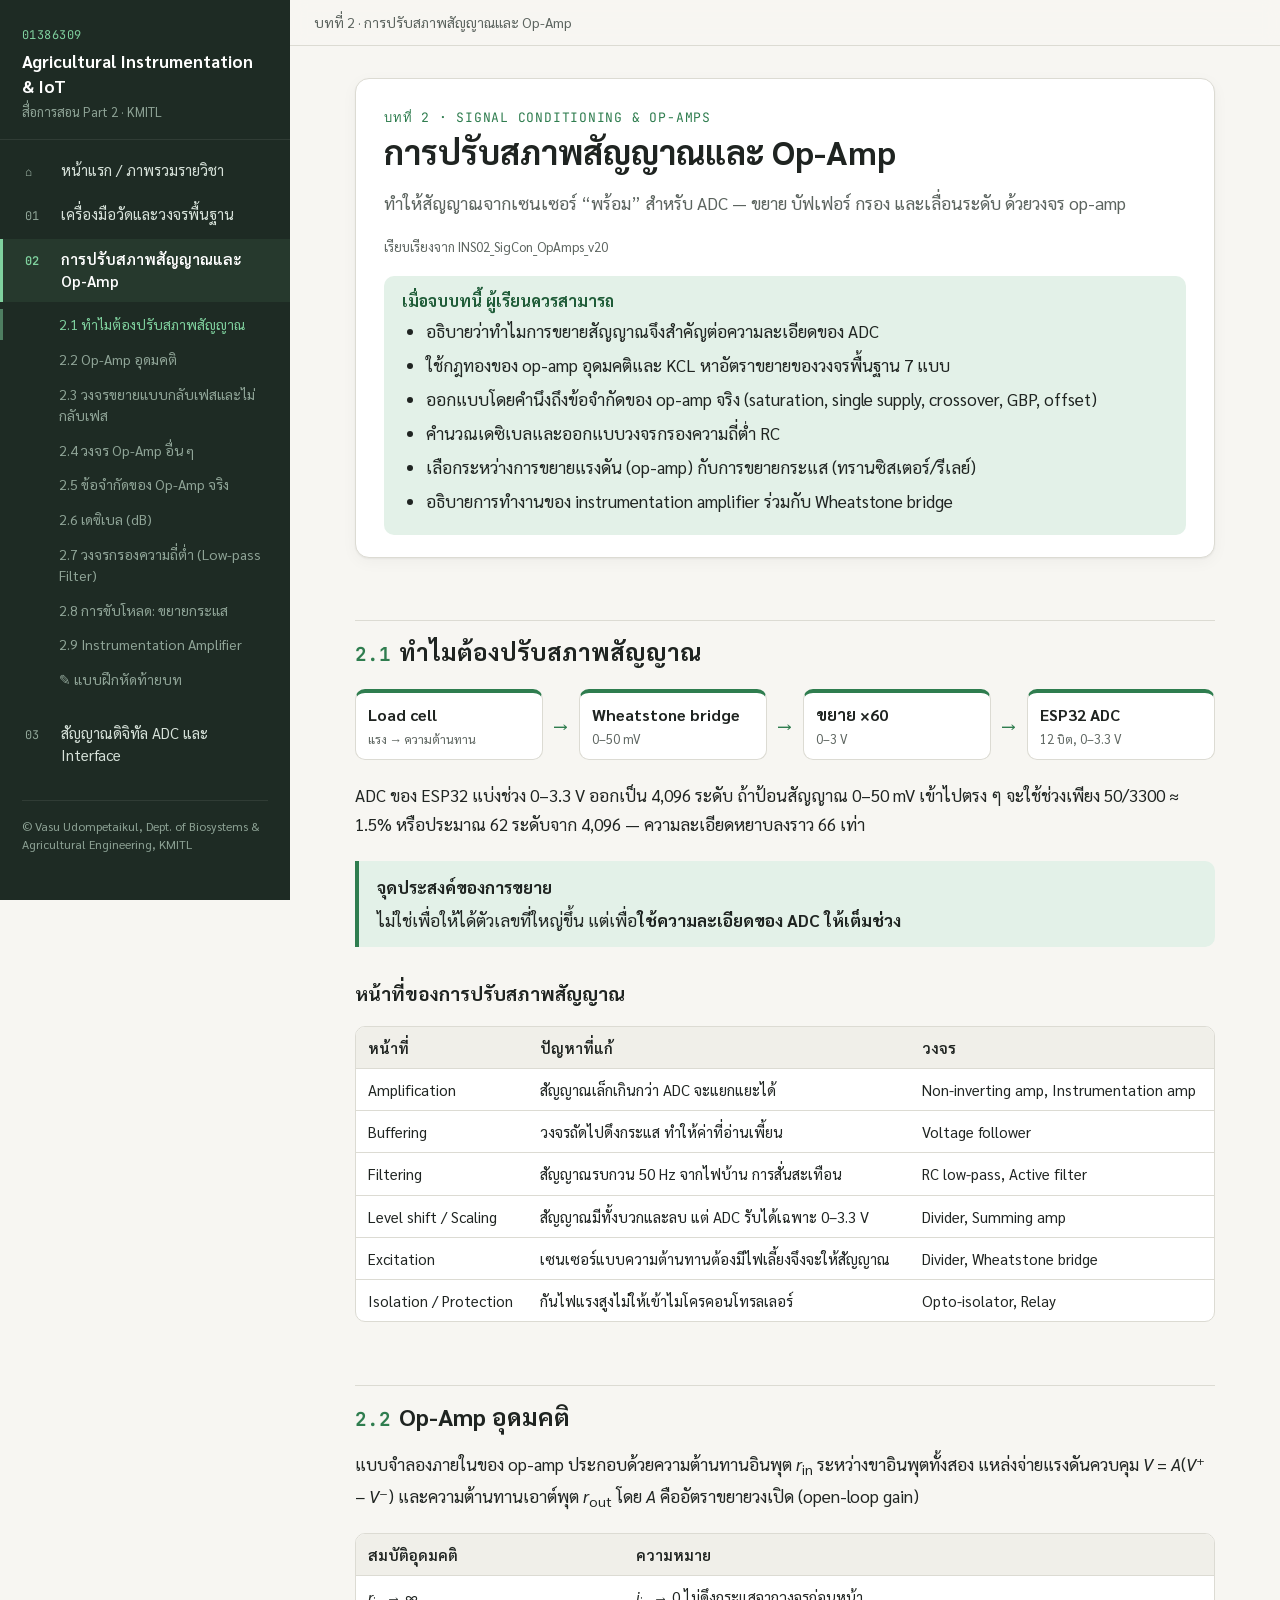
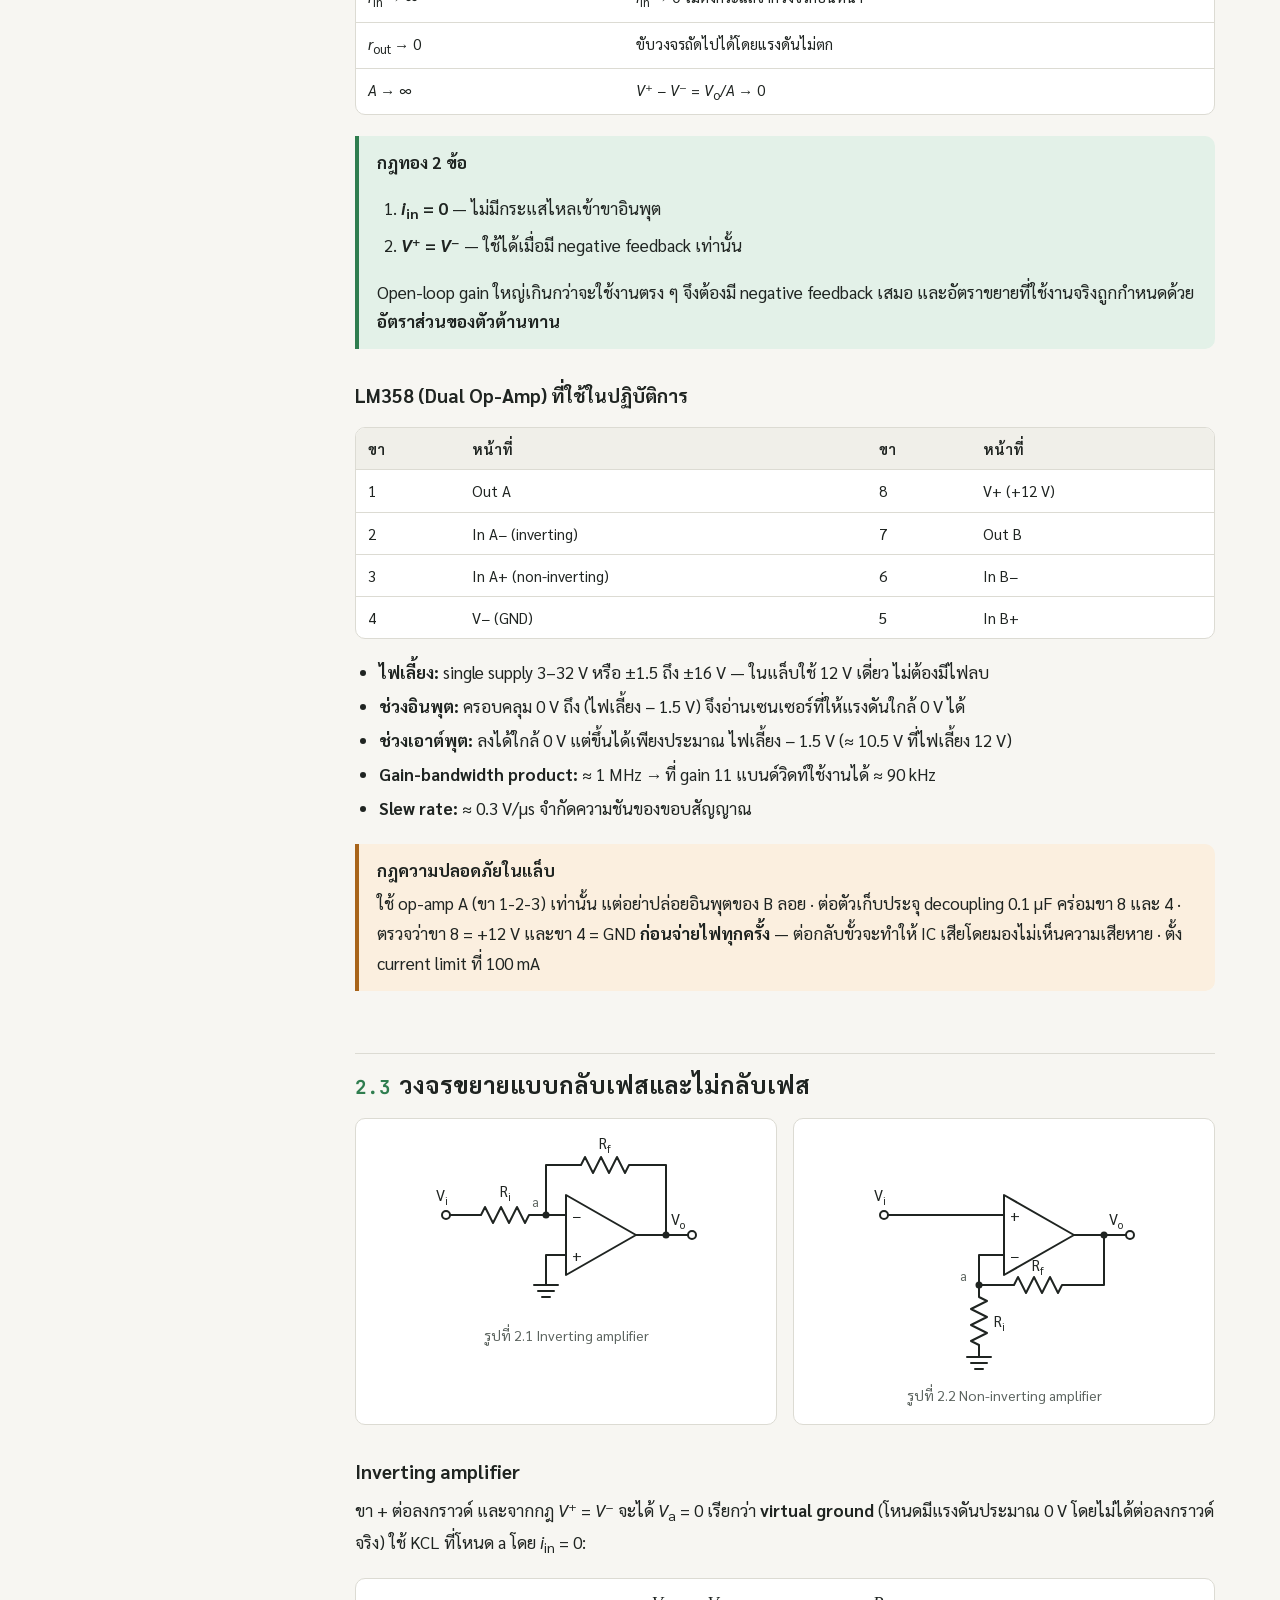
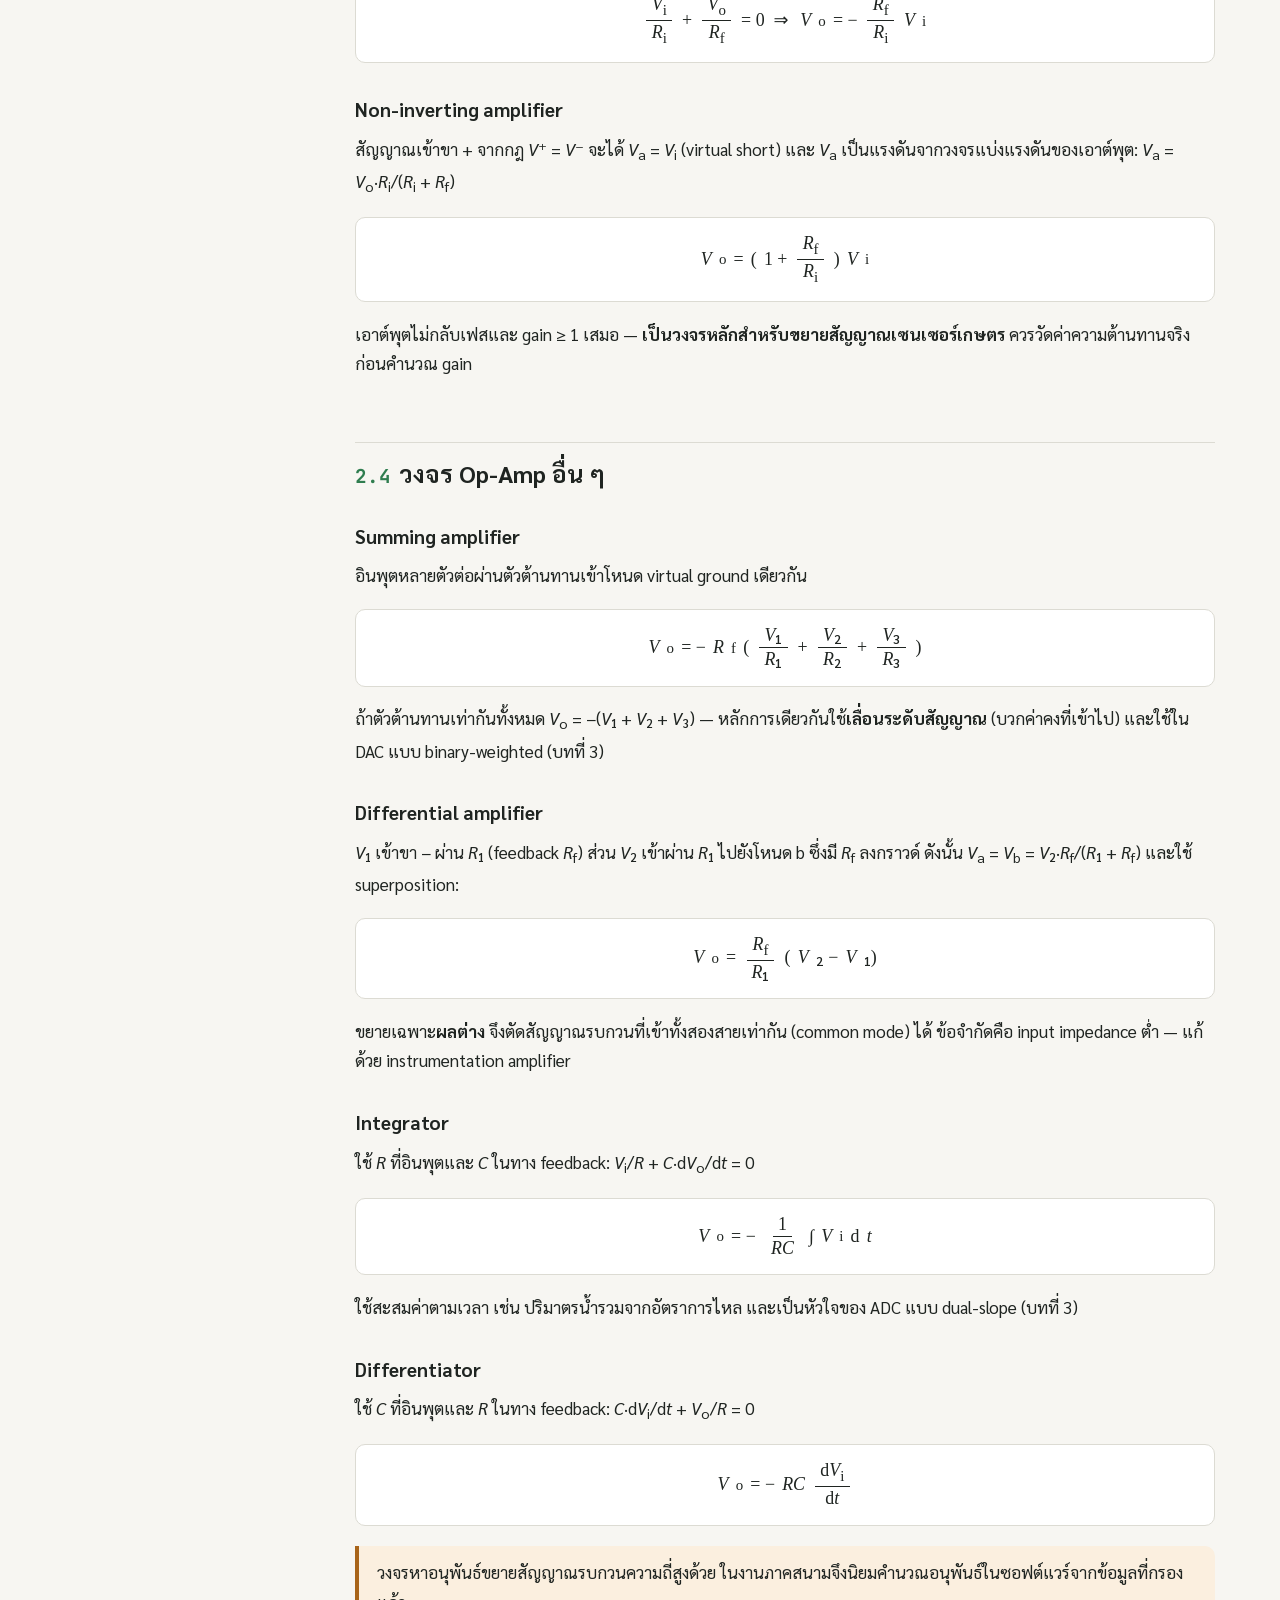
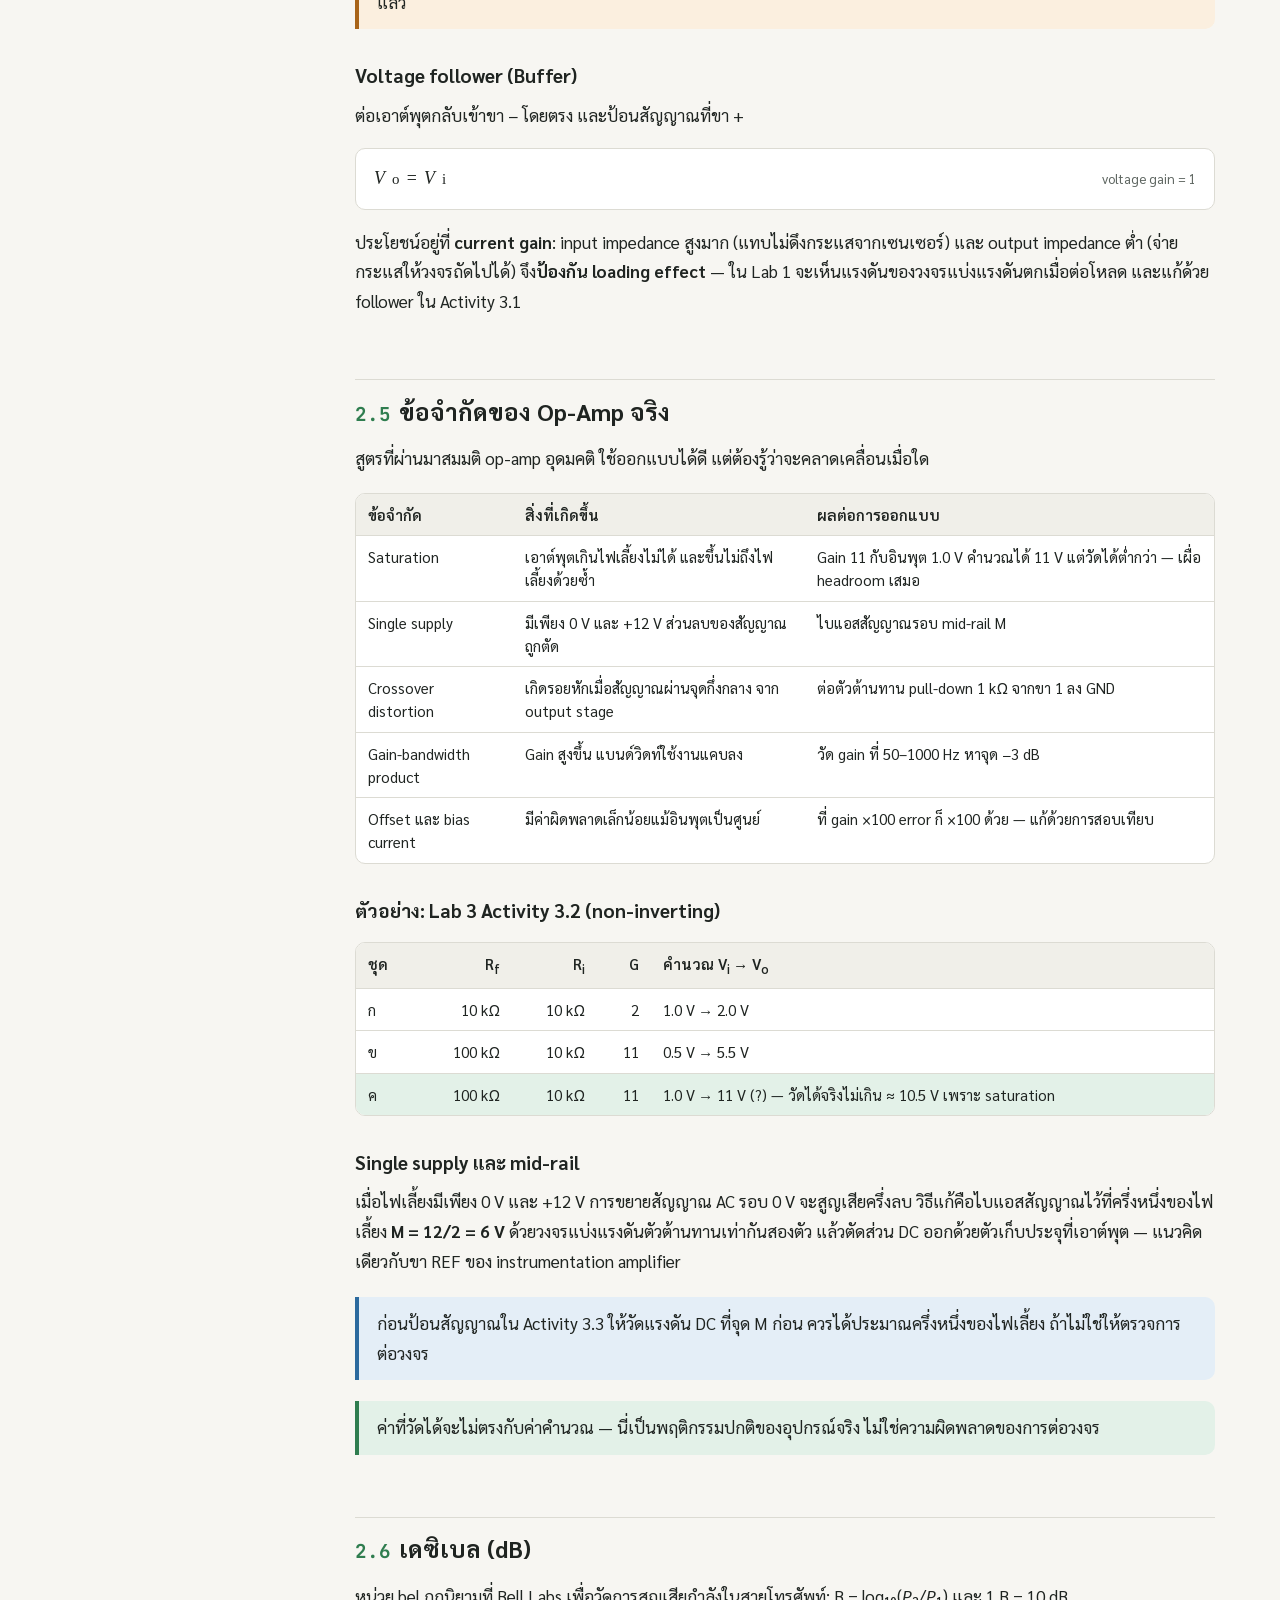
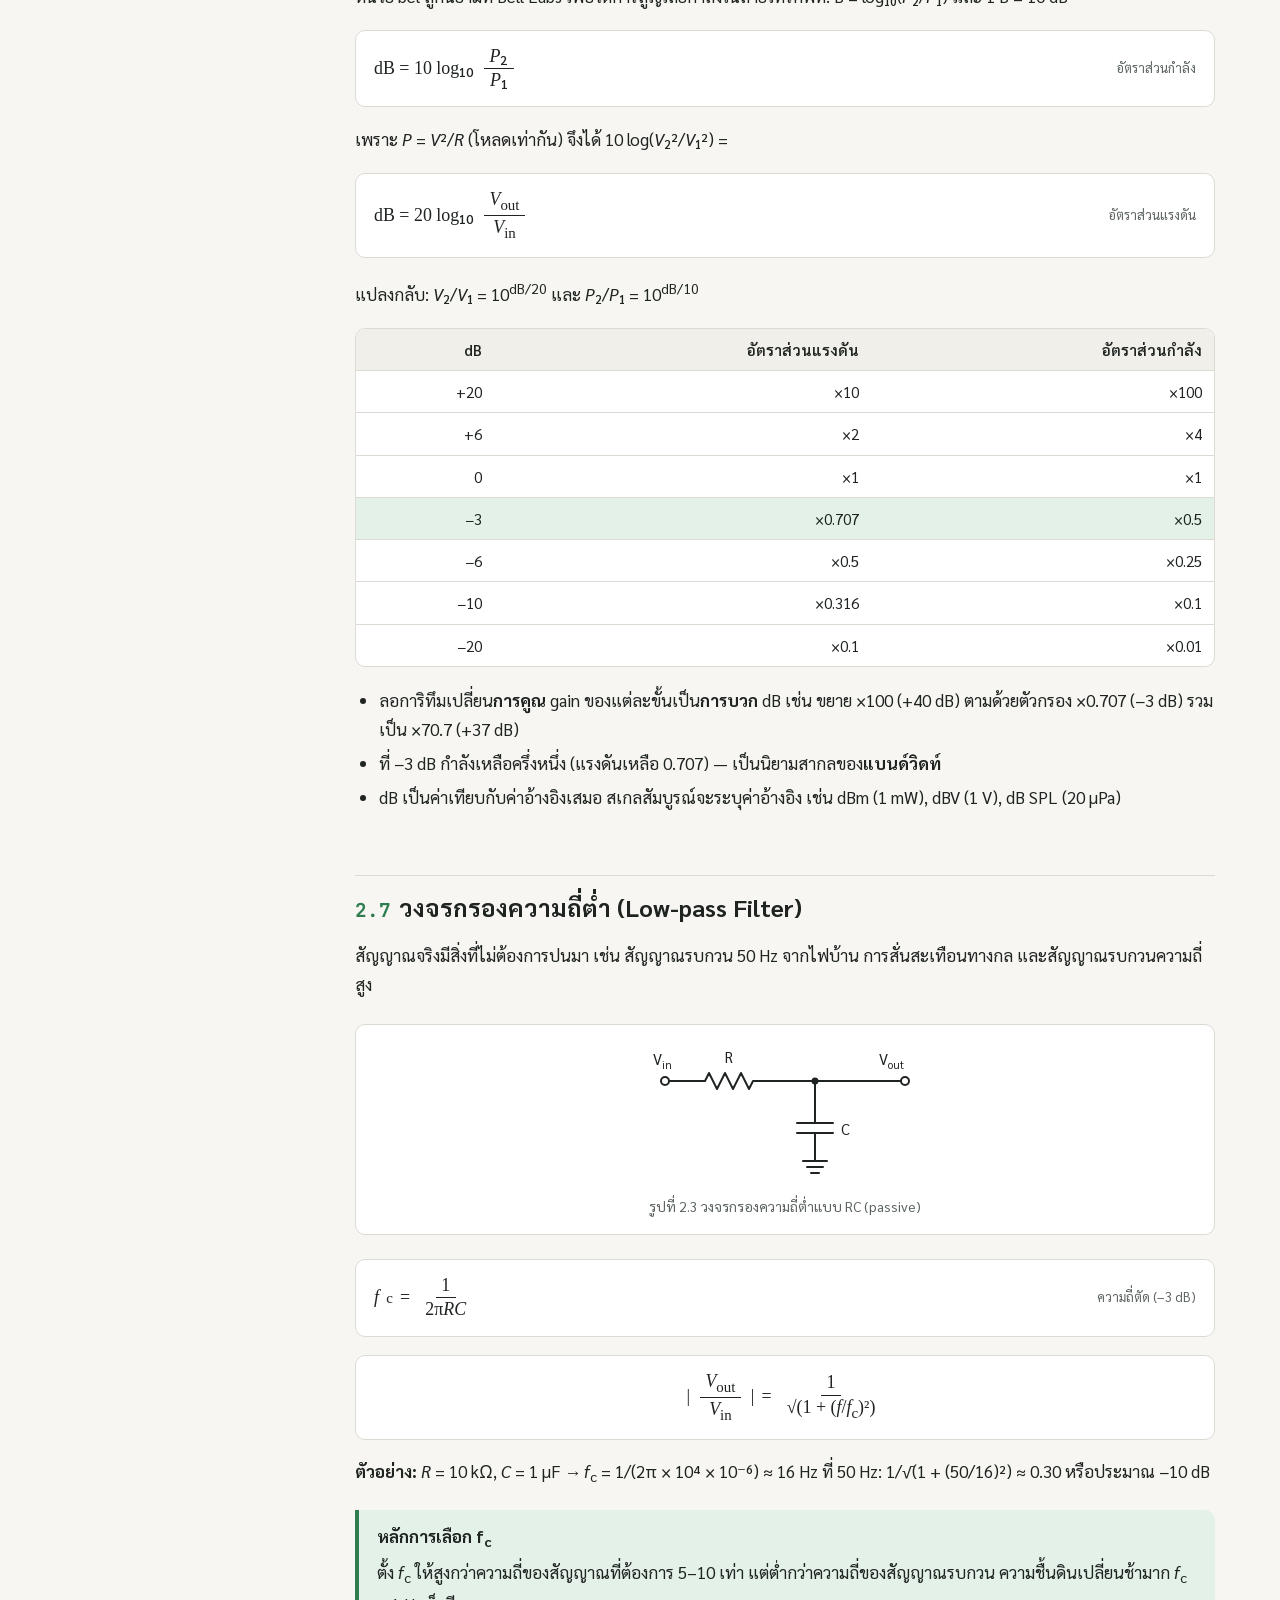
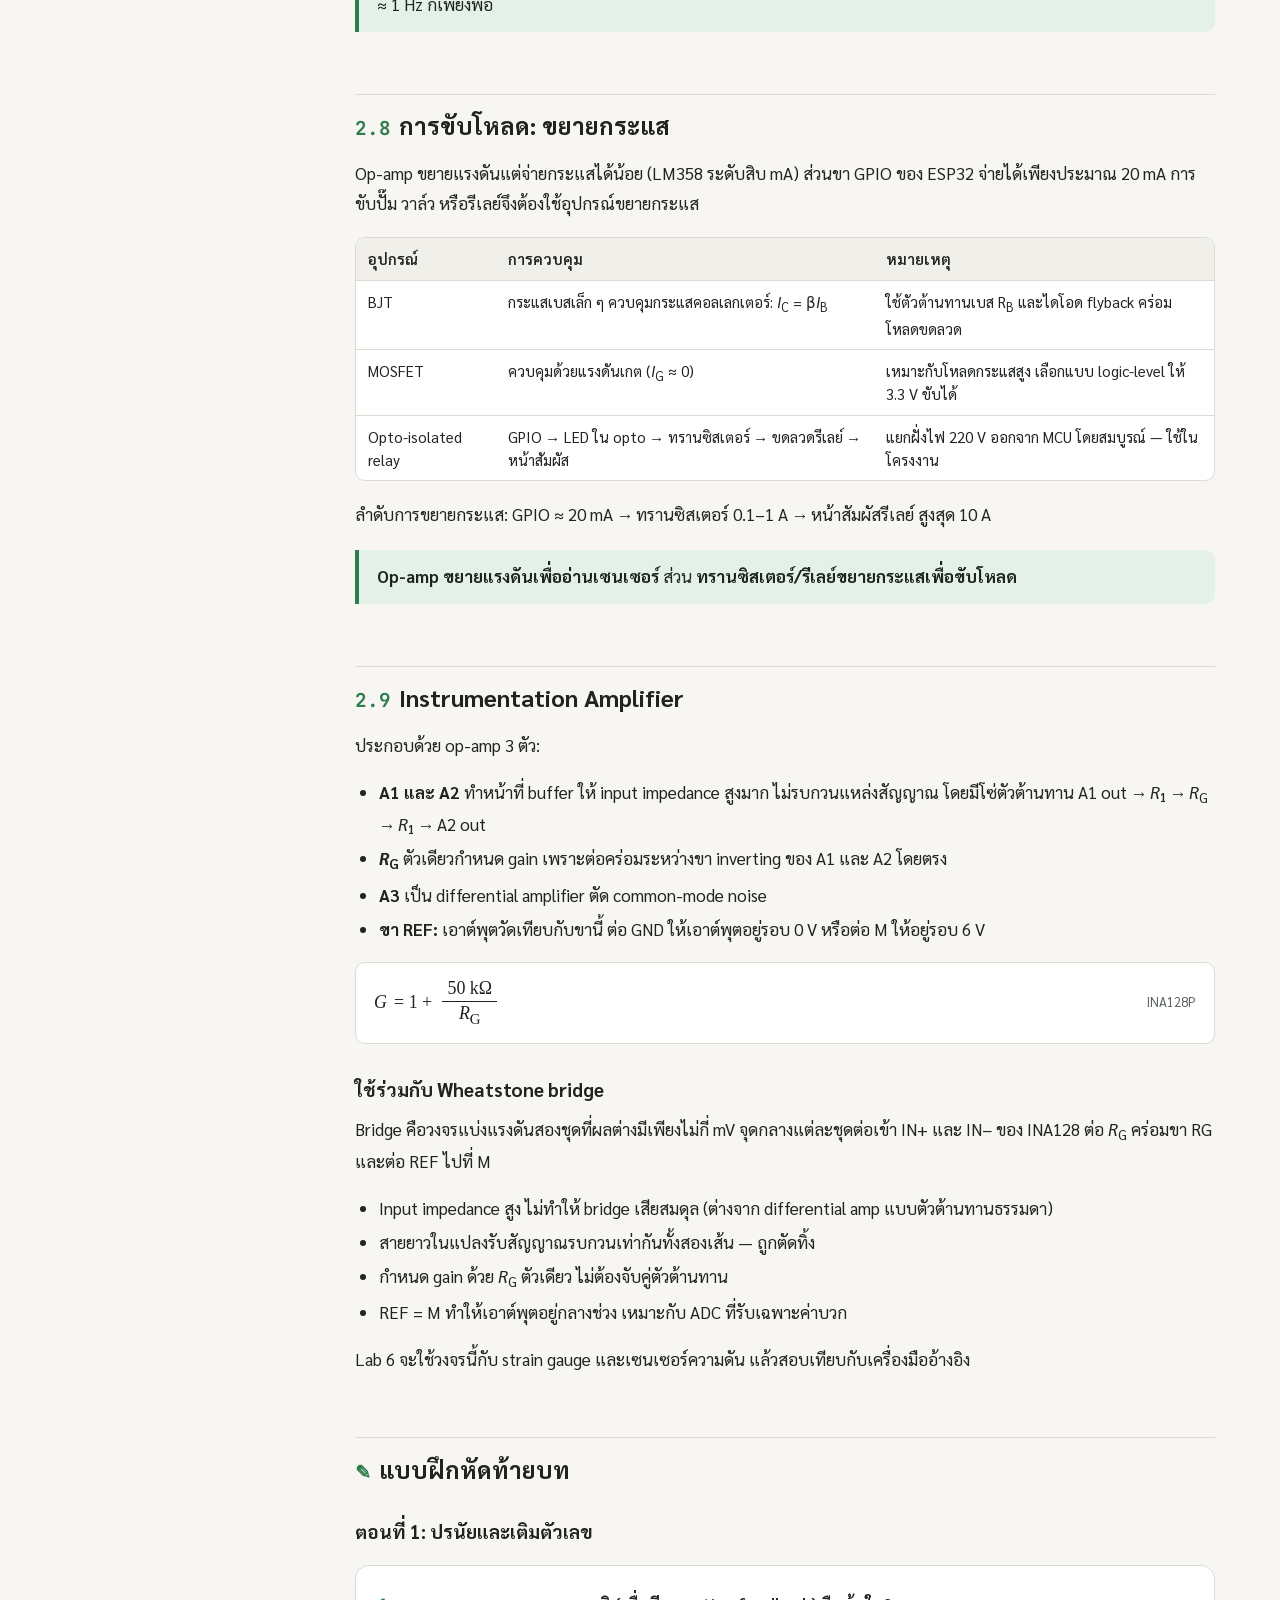
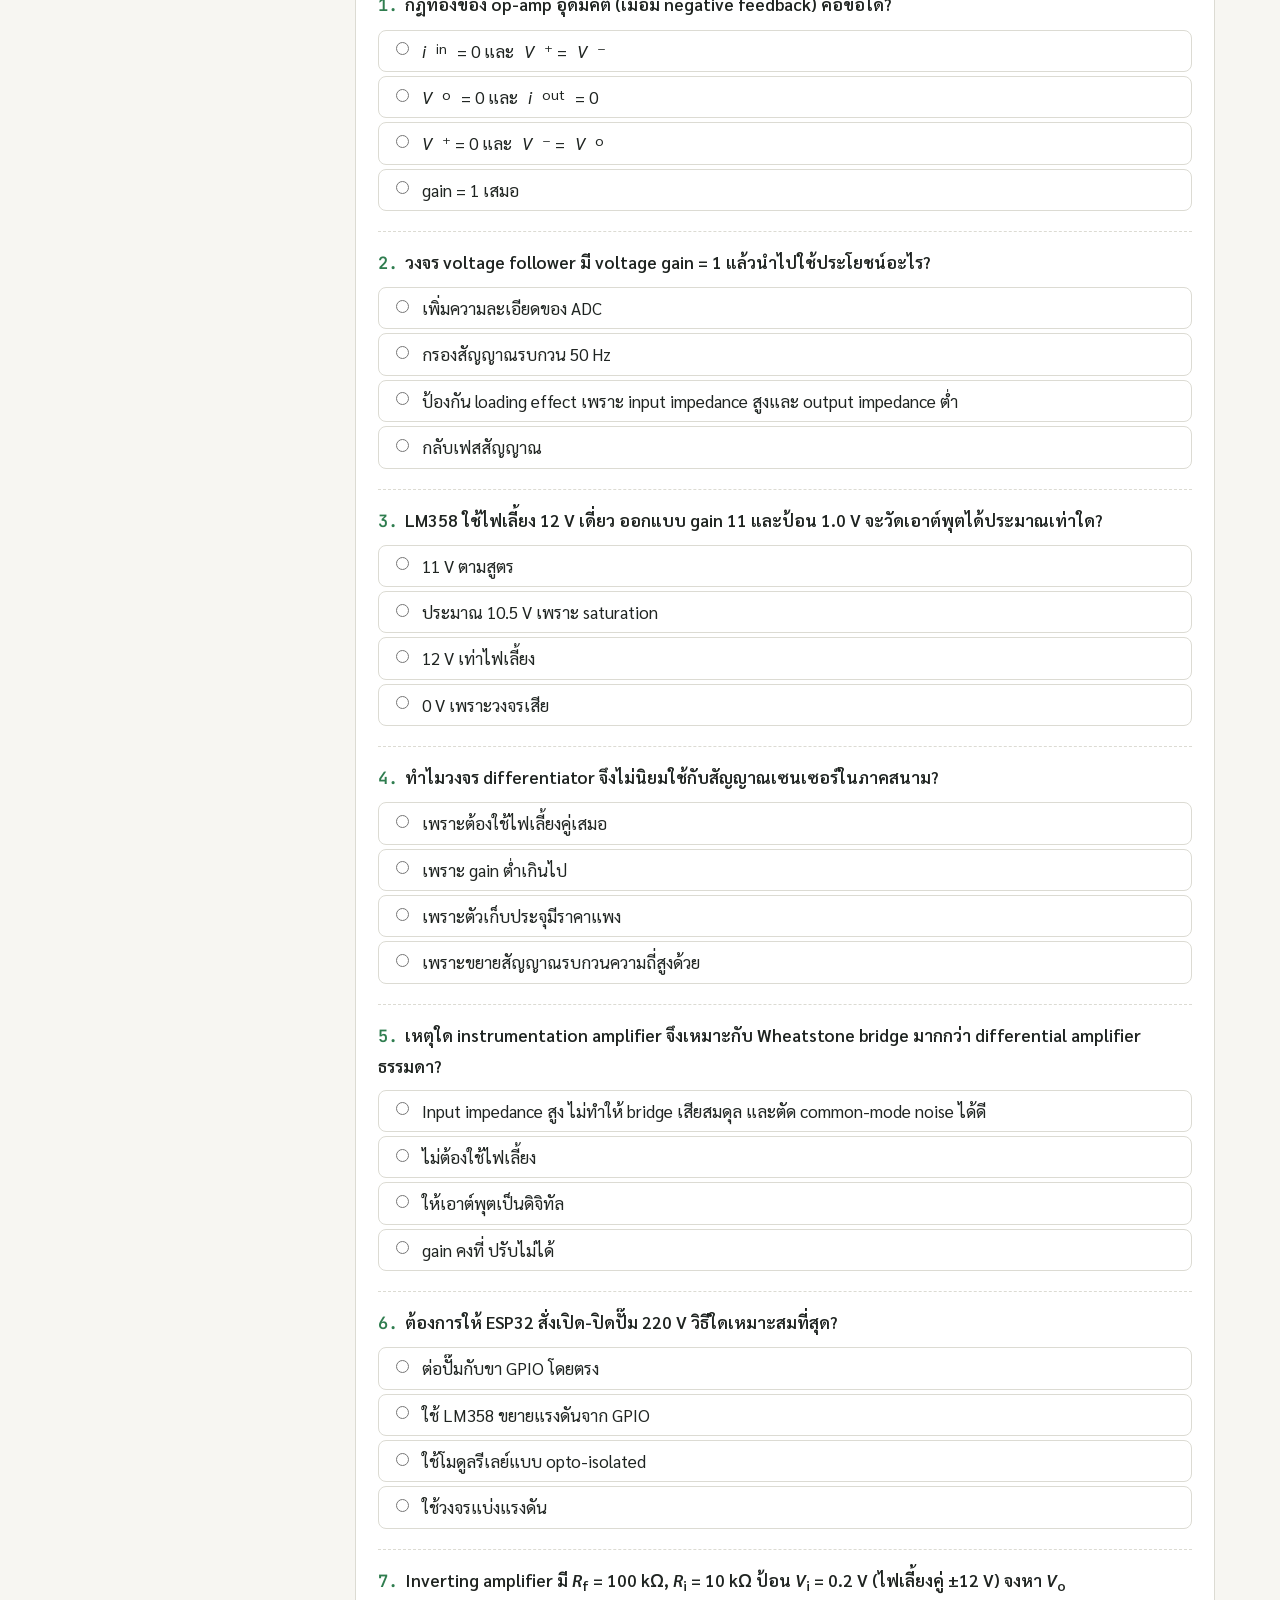
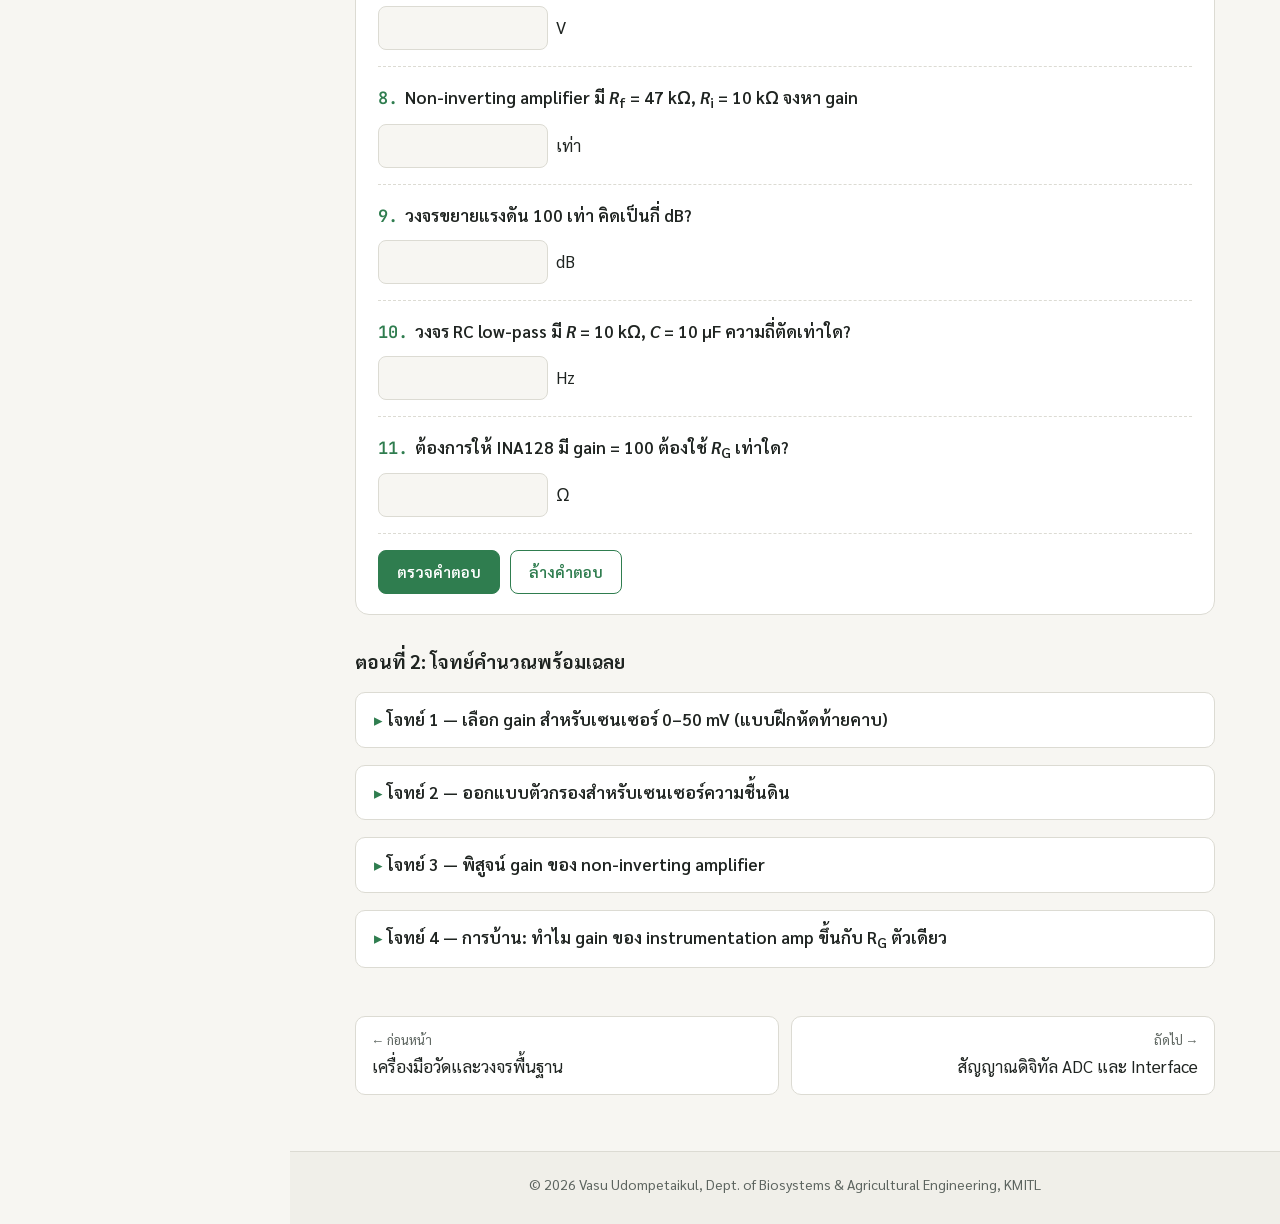
==== ch2-opamps.html @ 0ede0fc2 "Move site to repo root so GitHub Pages serves index.html Co-Authored-By: Claude Opus 5.5 (1M context" ====
<!doctype html>
<html lang="th">
<head>
<meta charset="utf-8">
<meta name="viewport" content="width=device-width, initial-scale=1">
<title>บทที่ 2 การปรับสภาพสัญญาณและ Op-Amp</title>
<link rel="stylesheet" href="style.css">
<script src="sidebar.js" defer></script>
<script src="quiz.js" defer></script>
</head>
<body>
<nav id="sidebar" class="sidebar" aria-label="สารบัญ"></nav>

<div class="page">
  <header class="topbar">
    <button class="menu-btn" type="button" aria-label="เปิดเมนู">☰</button>
    <span class="crumb">บทที่ 2 · การปรับสภาพสัญญาณและ Op-Amp</span>
  </header>

  <main class="content">
    <header class="chapter-head">
      <div class="eyebrow">บทที่ 2 · Signal Conditioning &amp; Op-Amps</div>
      <h1>การปรับสภาพสัญญาณและ Op-Amp</h1>
      <p class="lead">ทำให้สัญญาณจากเซนเซอร์ “พร้อม” สำหรับ ADC — ขยาย บัฟเฟอร์ กรอง และเลื่อนระดับ ด้วยวงจร op-amp</p>
      <div class="source">เรียบเรียงจาก INS02_SigCon_OpAmps_v20</div>
      <div class="objectives">
        <h4>เมื่อจบบทนี้ ผู้เรียนควรสามารถ</h4>
        <ul>
          <li>อธิบายว่าทำไมการขยายสัญญาณจึงสำคัญต่อความละเอียดของ ADC</li>
          <li>ใช้กฎทองของ op-amp อุดมคติและ KCL หาอัตราขยายของวงจรพื้นฐาน 7 แบบ</li>
          <li>ออกแบบโดยคำนึงถึงข้อจำกัดของ op-amp จริง (saturation, single supply, crossover, GBP, offset)</li>
          <li>คำนวณเดซิเบลและออกแบบวงจรกรองความถี่ต่ำ RC</li>
          <li>เลือกระหว่างการขยายแรงดัน (op-amp) กับการขยายกระแส (ทรานซิสเตอร์/รีเลย์)</li>
          <li>อธิบายการทำงานของ instrumentation amplifier ร่วมกับ Wheatstone bridge</li>
        </ul>
      </div>
    </header>

    <!-- ===================================================== -->
    <h2 id="why"><span class="sec-no">2.1</span>ทำไมต้องปรับสภาพสัญญาณ</h2>
    <div class="chain">
      <div class="stage"><b>Load cell</b><small>แรง → ความต้านทาน</small></div>
      <div class="arrow">→</div>
      <div class="stage"><b>Wheatstone bridge</b><small>0–50 mV</small></div>
      <div class="arrow">→</div>
      <div class="stage"><b>ขยาย ×60</b><small>0–3 V</small></div>
      <div class="arrow">→</div>
      <div class="stage"><b>ESP32 ADC</b><small>12 บิต, 0–3.3 V</small></div>
    </div>
    <p>ADC ของ ESP32 แบ่งช่วง 0–3.3 V ออกเป็น 4,096 ระดับ ถ้าป้อนสัญญาณ 0–50 mV เข้าไปตรง ๆ
       จะใช้ช่วงเพียง 50/3300 ≈ 1.5% หรือประมาณ 62 ระดับจาก 4,096 — ความละเอียดหยาบลงราว 66 เท่า</p>
    <div class="callout key">
      <span class="title">จุดประสงค์ของการขยาย</span>
      ไม่ใช่เพื่อให้ได้ตัวเลขที่ใหญ่ขึ้น แต่เพื่อ<strong>ใช้ความละเอียดของ ADC ให้เต็มช่วง</strong>
    </div>

    <h3>หน้าที่ของการปรับสภาพสัญญาณ</h3>
    <div class="table-wrap">
      <table>
        <thead><tr><th>หน้าที่</th><th>ปัญหาที่แก้</th><th>วงจร</th></tr></thead>
        <tbody>
          <tr><td>Amplification</td><td>สัญญาณเล็กเกินกว่า ADC จะแยกแยะได้</td><td>Non-inverting amp, Instrumentation amp</td></tr>
          <tr><td>Buffering</td><td>วงจรถัดไปดึงกระแส ทำให้ค่าที่อ่านเพี้ยน</td><td>Voltage follower</td></tr>
          <tr><td>Filtering</td><td>สัญญาณรบกวน 50 Hz จากไฟบ้าน การสั่นสะเทือน</td><td>RC low-pass, Active filter</td></tr>
          <tr><td>Level shift / Scaling</td><td>สัญญาณมีทั้งบวกและลบ แต่ ADC รับได้เฉพาะ 0–3.3 V</td><td>Divider, Summing amp</td></tr>
          <tr><td>Excitation</td><td>เซนเซอร์แบบความต้านทานต้องมีไฟเลี้ยงจึงจะให้สัญญาณ</td><td>Divider, Wheatstone bridge</td></tr>
          <tr><td>Isolation / Protection</td><td>กันไฟแรงสูงไม่ให้เข้าไมโครคอนโทรลเลอร์</td><td>Opto-isolator, Relay</td></tr>
        </tbody>
      </table>
    </div>

    <!-- ===================================================== -->
    <h2 id="ideal"><span class="sec-no">2.2</span>Op-Amp อุดมคติ</h2>
    <p>แบบจำลองภายในของ op-amp ประกอบด้วยความต้านทานอินพุต <var>r</var><sub>in</sub> ระหว่างขาอินพุตทั้งสอง
       แหล่งจ่ายแรงดันควบคุม <var>V</var> = <var>A</var>(<var>V</var>⁺ − <var>V</var>⁻) และความต้านทานเอาต์พุต <var>r</var><sub>out</sub>
       โดย <var>A</var> คืออัตราขยายวงเปิด (open-loop gain)</p>
    <div class="table-wrap">
      <table>
        <thead><tr><th>สมบัติอุดมคติ</th><th>ความหมาย</th></tr></thead>
        <tbody>
          <tr><td><var>r</var><sub>in</sub> → ∞</td><td><var>i</var><sub>in</sub> → 0 ไม่ดึงกระแสจากวงจรก่อนหน้า</td></tr>
          <tr><td><var>r</var><sub>out</sub> → 0</td><td>ขับวงจรถัดไปได้โดยแรงดันไม่ตก</td></tr>
          <tr><td><var>A</var> → ∞</td><td><var>V</var>⁺ − <var>V</var>⁻ = <var>V</var><sub>o</sub>/<var>A</var> → 0</td></tr>
        </tbody>
      </table>
    </div>
    <div class="callout key">
      <span class="title">กฎทอง 2 ข้อ</span>
      <ol>
        <li><strong><var>i</var><sub>in</sub> = 0</strong> — ไม่มีกระแสไหลเข้าขาอินพุต</li>
        <li><strong><var>V</var>⁺ = <var>V</var>⁻</strong> — ใช้ได้เมื่อมี negative feedback เท่านั้น</li>
      </ol>
      Open-loop gain ใหญ่เกินกว่าจะใช้งานตรง ๆ จึงต้องมี negative feedback เสมอ และอัตราขยายที่ใช้งานจริงถูกกำหนดด้วย<strong>อัตราส่วนของตัวต้านทาน</strong>
    </div>

    <h3>LM358 (Dual Op-Amp) ที่ใช้ในปฏิบัติการ</h3>
    <div class="table-wrap">
      <table>
        <thead><tr><th>ขา</th><th>หน้าที่</th><th>ขา</th><th>หน้าที่</th></tr></thead>
        <tbody>
          <tr><td>1</td><td>Out A</td><td>8</td><td>V+ (+12 V)</td></tr>
          <tr><td>2</td><td>In A− (inverting)</td><td>7</td><td>Out B</td></tr>
          <tr><td>3</td><td>In A+ (non-inverting)</td><td>6</td><td>In B−</td></tr>
          <tr><td>4</td><td>V− (GND)</td><td>5</td><td>In B+</td></tr>
        </tbody>
      </table>
    </div>
    <ul>
      <li><strong>ไฟเลี้ยง:</strong> single supply 3–32 V หรือ ±1.5 ถึง ±16 V — ในแล็บใช้ 12 V เดี่ยว ไม่ต้องมีไฟลบ</li>
      <li><strong>ช่วงอินพุต:</strong> ครอบคลุม 0 V ถึง (ไฟเลี้ยง − 1.5 V) จึงอ่านเซนเซอร์ที่ให้แรงดันใกล้ 0 V ได้</li>
      <li><strong>ช่วงเอาต์พุต:</strong> ลงได้ใกล้ 0 V แต่ขึ้นได้เพียงประมาณ ไฟเลี้ยง − 1.5 V (≈ 10.5 V ที่ไฟเลี้ยง 12 V)</li>
      <li><strong>Gain-bandwidth product:</strong> ≈ 1 MHz → ที่ gain 11 แบนด์วิดท์ใช้งานได้ ≈ 90 kHz</li>
      <li><strong>Slew rate:</strong> ≈ 0.3 V/µs จำกัดความชันของขอบสัญญาณ</li>
    </ul>
    <div class="callout warn">
      <span class="title">กฎความปลอดภัยในแล็บ</span>
      ใช้ op-amp A (ขา 1-2-3) เท่านั้น แต่อย่าปล่อยอินพุตของ B ลอย · ต่อตัวเก็บประจุ decoupling 0.1 µF คร่อมขา 8 และ 4 ·
      ตรวจว่าขา 8 = +12 V และขา 4 = GND <strong>ก่อนจ่ายไฟทุกครั้ง</strong> — ต่อกลับขั้วจะทำให้ IC เสียโดยมองไม่เห็นความเสียหาย ·
      ตั้ง current limit ที่ 100 mA
    </div>

    <!-- ===================================================== -->
    <h2 id="amplifiers"><span class="sec-no">2.3</span>วงจรขยายแบบกลับเฟสและไม่กลับเฟส</h2>

    <div class="fig-row">
      <figure>
        <svg viewBox="0 0 280 180" width="280" role="img" aria-label="วงจรขยายแบบกลับเฟส">
          <circle class="term" cx="20" cy="80" r="4"/>
          <path class="wire" d="M24 80 H55 l4 -8 l8 16 l8 -16 l8 16 l8 -16 l8 16 l4 -8 H140"/>
          <path class="wire" d="M120 80 V30 H155 l4 -8 l8 16 l8 -16 l8 16 l8 -16 l8 16 l4 -8 H240 V100"/>
          <path class="comp" d="M140 60 L140 140 L210 100 Z"/>
          <text class="lbl" x="146" y="86">−</text>
          <text class="lbl" x="146" y="126">+</text>
          <path class="wire" d="M210 100 H262"/>
          <circle class="term" cx="266" cy="100" r="4"/>
          <path class="wire" d="M140 120 H120 V150 M108 150 H132 M112 156 H128 M116 162 H124"/>
          <circle class="dot" cx="120" cy="80" r="3.5"/>
          <circle class="dot" cx="240" cy="100" r="3.5"/>
          <text class="lbl" x="10" y="66">V<tspan font-size="11" dy="4">i</tspan></text>
          <text class="lbl" x="79" y="62" text-anchor="middle">R<tspan font-size="11" dy="4">i</tspan></text>
          <text class="lbl" x="179" y="14" text-anchor="middle">R<tspan font-size="11" dy="4">f</tspan></text>
          <text class="lbl-sm" x="106" y="72">a</text>
          <text class="lbl" x="252" y="90" text-anchor="middle">V<tspan font-size="11" dy="4">o</tspan></text>
        </svg>
        <figcaption>รูปที่ 2.1 Inverting amplifier</figcaption>
      </figure>
      <figure>
        <svg viewBox="0 0 280 240" width="280" role="img" aria-label="วงจรขยายแบบไม่กลับเฟส">
          <circle class="term" cx="20" cy="80" r="4"/>
          <path class="wire" d="M24 80 H140"/>
          <path class="comp" d="M140 60 L140 140 L210 100 Z"/>
          <text class="lbl" x="146" y="86">+</text>
          <text class="lbl" x="146" y="126">−</text>
          <path class="wire" d="M140 120 H115 V150"/>
          <path class="wire" d="M115 150 H150 l4 -8 l8 16 l8 -16 l8 16 l8 -16 l8 16 l4 -8 H240 V100"/>
          <path class="wire" d="M115 150 V162 l8 4 l-16 8 l16 8 l-16 8 l16 8 l-16 8 l8 4 V222 M103 222 H127 M107 228 H123 M111 234 H119"/>
          <path class="wire" d="M210 100 H262"/>
          <circle class="term" cx="266" cy="100" r="4"/>
          <circle class="dot" cx="115" cy="150" r="3.5"/>
          <circle class="dot" cx="240" cy="100" r="3.5"/>
          <text class="lbl" x="10" y="66">V<tspan font-size="11" dy="4">i</tspan></text>
          <text class="lbl" x="174" y="136" text-anchor="middle">R<tspan font-size="11" dy="4">f</tspan></text>
          <text class="lbl" x="130" y="192">R<tspan font-size="11" dy="4">i</tspan></text>
          <text class="lbl-sm" x="96" y="146">a</text>
          <text class="lbl" x="252" y="90" text-anchor="middle">V<tspan font-size="11" dy="4">o</tspan></text>
        </svg>
        <figcaption>รูปที่ 2.2 Non-inverting amplifier</figcaption>
      </figure>
    </div>

    <h3>Inverting amplifier</h3>
    <p>ขา + ต่อลงกราวด์ และจากกฎ <var>V</var>⁺ = <var>V</var>⁻ จะได้ <var>V</var><sub>a</sub> = 0 เรียกว่า <strong>virtual ground</strong>
       (โหนดมีแรงดันประมาณ 0 V โดยไม่ได้ต่อลงกราวด์จริง) ใช้ KCL ที่โหนด a โดย <var>i</var><sub>in</sub> = 0:</p>
    <div class="eq"><span class="frac"><span><var>V</var><sub>i</sub></span><span><var>R</var><sub>i</sub></span></span> + <span class="frac"><span><var>V</var><sub>o</sub></span><span><var>R</var><sub>f</sub></span></span> = 0
      &nbsp;⇒&nbsp; <var>V</var><sub>o</sub> = −<span class="frac"><span><var>R</var><sub>f</sub></span><span><var>R</var><sub>i</sub></span></span><var>V</var><sub>i</sub></div>

    <h3>Non-inverting amplifier</h3>
    <p>สัญญาณเข้าขา + จากกฎ <var>V</var>⁺ = <var>V</var>⁻ จะได้ <var>V</var><sub>a</sub> = <var>V</var><sub>i</sub> (virtual short)
       และ <var>V</var><sub>a</sub> เป็นแรงดันจากวงจรแบ่งแรงดันของเอาต์พุต: <var>V</var><sub>a</sub> = <var>V</var><sub>o</sub>·<var>R</var><sub>i</sub>/(<var>R</var><sub>i</sub> + <var>R</var><sub>f</sub>)</p>
    <div class="eq"><var>V</var><sub>o</sub> = <span>(</span>1 + <span class="frac"><span><var>R</var><sub>f</sub></span><span><var>R</var><sub>i</sub></span></span><span>)</span><var>V</var><sub>i</sub></div>
    <p>เอาต์พุตไม่กลับเฟสและ gain ≥ 1 เสมอ — <strong>เป็นวงจรหลักสำหรับขยายสัญญาณเซนเซอร์เกษตร</strong>
       ควรวัดค่าความต้านทานจริงก่อนคำนวณ gain</p>

    <!-- ===================================================== -->
    <h2 id="other-circuits"><span class="sec-no">2.4</span>วงจร Op-Amp อื่น ๆ</h2>

    <h3>Summing amplifier</h3>
    <p>อินพุตหลายตัวต่อผ่านตัวต้านทานเข้าโหนด virtual ground เดียวกัน</p>
    <div class="eq"><var>V</var><sub>o</sub> = −<var>R</var><sub>f</sub><span>(</span><span class="frac"><span><var>V</var>₁</span><span><var>R</var>₁</span></span> + <span class="frac"><span><var>V</var>₂</span><span><var>R</var>₂</span></span> + <span class="frac"><span><var>V</var>₃</span><span><var>R</var>₃</span></span><span>)</span></div>
    <p>ถ้าตัวต้านทานเท่ากันทั้งหมด <var>V</var><sub>o</sub> = −(<var>V</var>₁ + <var>V</var>₂ + <var>V</var>₃) — หลักการเดียวกันใช้<strong>เลื่อนระดับสัญญาณ</strong> (บวกค่าคงที่เข้าไป)
       และใช้ใน DAC แบบ binary-weighted (บทที่ 3)</p>

    <h3>Differential amplifier</h3>
    <p><var>V</var>₁ เข้าขา − ผ่าน <var>R</var>₁ (feedback <var>R</var><sub>f</sub>) ส่วน <var>V</var>₂ เข้าผ่าน <var>R</var>₁ ไปยังโหนด b ซึ่งมี <var>R</var><sub>f</sub> ลงกราวด์
       ดังนั้น <var>V</var><sub>a</sub> = <var>V</var><sub>b</sub> = <var>V</var>₂·<var>R</var><sub>f</sub>/(<var>R</var>₁ + <var>R</var><sub>f</sub>) และใช้ superposition:</p>
    <div class="eq"><var>V</var><sub>o</sub> = <span class="frac"><span><var>R</var><sub>f</sub></span><span><var>R</var>₁</span></span>(<var>V</var>₂ − <var>V</var>₁)</div>
    <p>ขยายเฉพาะ<strong>ผลต่าง</strong> จึงตัดสัญญาณรบกวนที่เข้าทั้งสองสายเท่ากัน (common mode) ได้
       ข้อจำกัดคือ input impedance ต่ำ — แก้ด้วย instrumentation amplifier</p>

    <h3>Integrator</h3>
    <p>ใช้ <var>R</var> ที่อินพุตและ <var>C</var> ในทาง feedback: <var>V</var><sub>i</sub>/<var>R</var> + <var>C</var>·d<var>V</var><sub>o</sub>/d<var>t</var> = 0</p>
    <div class="eq"><var>V</var><sub>o</sub> = −<span class="frac"><span>1</span><span><var>RC</var></span></span>∫<var>V</var><sub>i</sub> d<var>t</var></div>
    <p>ใช้สะสมค่าตามเวลา เช่น ปริมาตรน้ำรวมจากอัตราการไหล และเป็นหัวใจของ ADC แบบ dual-slope (บทที่ 3)</p>

    <h3>Differentiator</h3>
    <p>ใช้ <var>C</var> ที่อินพุตและ <var>R</var> ในทาง feedback: <var>C</var>·d<var>V</var><sub>i</sub>/d<var>t</var> + <var>V</var><sub>o</sub>/<var>R</var> = 0</p>
    <div class="eq"><var>V</var><sub>o</sub> = −<var>RC</var><span class="frac"><span>d<var>V</var><sub>i</sub></span><span>d<var>t</var></span></span></div>
    <div class="callout warn">วงจรหาอนุพันธ์ขยายสัญญาณรบกวนความถี่สูงด้วย ในงานภาคสนามจึงนิยมคำนวณอนุพันธ์ในซอฟต์แวร์จากข้อมูลที่กรองแล้ว</div>

    <h3>Voltage follower (Buffer)</h3>
    <p>ต่อเอาต์พุตกลับเข้าขา − โดยตรง และป้อนสัญญาณที่ขา +</p>
    <div class="eq"><var>V</var><sub>o</sub> = <var>V</var><sub>i</sub> <span class="label">voltage gain = 1</span></div>
    <p>ประโยชน์อยู่ที่ <strong>current gain</strong>: input impedance สูงมาก (แทบไม่ดึงกระแสจากเซนเซอร์) และ output impedance ต่ำ (จ่ายกระแสให้วงจรถัดไปได้)
       จึง<strong>ป้องกัน loading effect</strong> — ใน Lab 1 จะเห็นแรงดันของวงจรแบ่งแรงดันตกเมื่อต่อโหลด และแก้ด้วย follower ใน Activity 3.1</p>

    <!-- ===================================================== -->
    <h2 id="real-opamp"><span class="sec-no">2.5</span>ข้อจำกัดของ Op-Amp จริง</h2>
    <p>สูตรที่ผ่านมาสมมติ op-amp อุดมคติ ใช้ออกแบบได้ดี แต่ต้องรู้ว่าจะคลาดเคลื่อนเมื่อใด</p>
    <div class="table-wrap">
      <table>
        <thead><tr><th>ข้อจำกัด</th><th>สิ่งที่เกิดขึ้น</th><th>ผลต่อการออกแบบ</th></tr></thead>
        <tbody>
          <tr><td>Saturation</td><td>เอาต์พุตเกินไฟเลี้ยงไม่ได้ และขึ้นไม่ถึงไฟเลี้ยงด้วยซ้ำ</td><td>Gain 11 กับอินพุต 1.0 V คำนวณได้ 11 V แต่วัดได้ต่ำกว่า — เผื่อ headroom เสมอ</td></tr>
          <tr><td>Single supply</td><td>มีเพียง 0 V และ +12 V ส่วนลบของสัญญาณถูกตัด</td><td>ไบแอสสัญญาณรอบ mid-rail M</td></tr>
          <tr><td>Crossover distortion</td><td>เกิดรอยหักเมื่อสัญญาณผ่านจุดกึ่งกลาง จาก output stage</td><td>ต่อตัวต้านทาน pull-down 1 kΩ จากขา 1 ลง GND</td></tr>
          <tr><td>Gain-bandwidth product</td><td>Gain สูงขึ้น แบนด์วิดท์ใช้งานแคบลง</td><td>วัด gain ที่ 50–1000 Hz หาจุด −3 dB</td></tr>
          <tr><td>Offset และ bias current</td><td>มีค่าผิดพลาดเล็กน้อยแม้อินพุตเป็นศูนย์</td><td>ที่ gain ×100 error ก็ ×100 ด้วย — แก้ด้วยการสอบเทียบ</td></tr>
        </tbody>
      </table>
    </div>

    <h3>ตัวอย่าง: Lab 3 Activity 3.2 (non-inverting)</h3>
    <div class="table-wrap">
      <table>
        <thead><tr><th>ชุด</th><th class="num">R<sub>f</sub></th><th class="num">R<sub>i</sub></th><th class="num">G</th><th>คำนวณ V<sub>i</sub> → V<sub>o</sub></th></tr></thead>
        <tbody>
          <tr><td>ก</td><td class="num">10 kΩ</td><td class="num">10 kΩ</td><td class="num">2</td><td>1.0 V → 2.0 V</td></tr>
          <tr><td>ข</td><td class="num">100 kΩ</td><td class="num">10 kΩ</td><td class="num">11</td><td>0.5 V → 5.5 V</td></tr>
          <tr class="hl"><td>ค</td><td class="num">100 kΩ</td><td class="num">10 kΩ</td><td class="num">11</td><td>1.0 V → 11 V (?) — วัดได้จริงไม่เกิน ≈ 10.5 V เพราะ saturation</td></tr>
        </tbody>
      </table>
    </div>

    <h3>Single supply และ mid-rail</h3>
    <p>เมื่อไฟเลี้ยงมีเพียง 0 V และ +12 V การขยายสัญญาณ AC รอบ 0 V จะสูญเสียครึ่งลบ
       วิธีแก้คือไบแอสสัญญาณไว้ที่ครึ่งหนึ่งของไฟเลี้ยง <strong>M = 12/2 = 6 V</strong> ด้วยวงจรแบ่งแรงดันตัวต้านทานเท่ากันสองตัว
       แล้วตัดส่วน DC ออกด้วยตัวเก็บประจุที่เอาต์พุต — แนวคิดเดียวกับขา REF ของ instrumentation amplifier</p>
    <div class="callout">ก่อนป้อนสัญญาณใน Activity 3.3 ให้วัดแรงดัน DC ที่จุด M ก่อน ควรได้ประมาณครึ่งหนึ่งของไฟเลี้ยง ถ้าไม่ใช่ให้ตรวจการต่อวงจร</div>

    <div class="callout key">ค่าที่วัดได้จะไม่ตรงกับค่าคำนวณ — นี่เป็นพฤติกรรมปกติของอุปกรณ์จริง ไม่ใช่ความผิดพลาดของการต่อวงจร</div>

    <!-- ===================================================== -->
    <h2 id="decibel"><span class="sec-no">2.6</span>เดซิเบล (dB)</h2>
    <p>หน่วย bel ถูกนิยามที่ Bell Labs เพื่อวัดการสูญเสียกำลังในสายโทรศัพท์: B = log₁₀(<var>P</var>₂/<var>P</var>₁) และ 1 B = 10 dB</p>
    <div class="eq">dB = 10 log₁₀<span class="frac"><span><var>P</var>₂</span><span><var>P</var>₁</span></span> <span class="label">อัตราส่วนกำลัง</span></div>
    <p>เพราะ <var>P</var> = <var>V</var>²/<var>R</var> (โหลดเท่ากัน) จึงได้ 10 log(<var>V</var>₂²/<var>V</var>₁²) =</p>
    <div class="eq">dB = 20 log₁₀<span class="frac"><span><var>V</var><sub>out</sub></span><span><var>V</var><sub>in</sub></span></span> <span class="label">อัตราส่วนแรงดัน</span></div>
    <p>แปลงกลับ: <var>V</var>₂/<var>V</var>₁ = 10<sup>dB/20</sup> และ <var>P</var>₂/<var>P</var>₁ = 10<sup>dB/10</sup></p>

    <div class="table-wrap">
      <table>
        <thead><tr><th class="num">dB</th><th class="num">อัตราส่วนแรงดัน</th><th class="num">อัตราส่วนกำลัง</th></tr></thead>
        <tbody>
          <tr><td class="num">+20</td><td class="num">×10</td><td class="num">×100</td></tr>
          <tr><td class="num">+6</td><td class="num">×2</td><td class="num">×4</td></tr>
          <tr><td class="num">0</td><td class="num">×1</td><td class="num">×1</td></tr>
          <tr class="hl"><td class="num">−3</td><td class="num">×0.707</td><td class="num">×0.5</td></tr>
          <tr><td class="num">−6</td><td class="num">×0.5</td><td class="num">×0.25</td></tr>
          <tr><td class="num">−10</td><td class="num">×0.316</td><td class="num">×0.1</td></tr>
          <tr><td class="num">−20</td><td class="num">×0.1</td><td class="num">×0.01</td></tr>
        </tbody>
      </table>
    </div>
    <ul>
      <li>ลอการิทึมเปลี่ยน<strong>การคูณ</strong> gain ของแต่ละขั้นเป็น<strong>การบวก</strong> dB เช่น ขยาย ×100 (+40 dB) ตามด้วยตัวกรอง ×0.707 (−3 dB) รวมเป็น ×70.7 (+37 dB)</li>
      <li>ที่ −3 dB กำลังเหลือครึ่งหนึ่ง (แรงดันเหลือ 0.707) — เป็นนิยามสากลของ<strong>แบนด์วิดท์</strong></li>
      <li>dB เป็นค่าเทียบกับค่าอ้างอิงเสมอ สเกลสัมบูรณ์จะระบุค่าอ้างอิง เช่น dBm (1 mW), dBV (1 V), dB SPL (20 µPa)</li>
    </ul>

    <!-- ===================================================== -->
    <h2 id="filter"><span class="sec-no">2.7</span>วงจรกรองความถี่ต่ำ (Low-pass Filter)</h2>
    <p>สัญญาณจริงมีสิ่งที่ไม่ต้องการปนมา เช่น สัญญาณรบกวน 50 Hz จากไฟบ้าน การสั่นสะเทือนทางกล และสัญญาณรบกวนความถี่สูง</p>
    <figure>
      <svg viewBox="0 0 280 145" width="280" role="img" aria-label="วงจรกรองความถี่ต่ำ RC">
        <circle class="term" cx="20" cy="40" r="4"/>
        <path class="wire" d="M24 40 H60 l4 -8 l8 16 l8 -16 l8 16 l8 -16 l8 16 l4 -8 H256"/>
        <path class="wire" d="M170 40 V82 M152 82 H188 M152 92 H188 M170 92 V120 M158 120 H182 M162 126 H178 M166 132 H174"/>
        <circle class="term" cx="260" cy="40" r="4"/>
        <circle class="dot" cx="170" cy="40" r="3.5"/>
        <text class="lbl" x="8" y="24">V<tspan font-size="11" dy="4">in</tspan></text>
        <text class="lbl" x="84" y="22" text-anchor="middle">R</text>
        <text class="lbl" x="196" y="94">C</text>
        <text class="lbl" x="246" y="24" text-anchor="middle">V<tspan font-size="11" dy="4">out</tspan></text>
      </svg>
      <figcaption>รูปที่ 2.3 วงจรกรองความถี่ต่ำแบบ RC (passive)</figcaption>
    </figure>
    <div class="eq"><var>f</var><sub>c</sub> = <span class="frac"><span>1</span><span>2π<var>RC</var></span></span> <span class="label">ความถี่ตัด (−3 dB)</span></div>
    <div class="eq"><span>|</span><span class="frac"><span><var>V</var><sub>out</sub></span><span><var>V</var><sub>in</sub></span></span><span>|</span> = <span class="frac"><span>1</span><span>√(1 + (<var>f</var>/<var>f</var><sub>c</sub>)²)</span></span></div>
    <p><strong>ตัวอย่าง:</strong> <var>R</var> = 10 kΩ, <var>C</var> = 1 µF → <var>f</var><sub>c</sub> = 1/(2π × 10⁴ × 10⁻⁶) ≈ 16 Hz
       ที่ 50 Hz: 1/√(1 + (50/16)²) ≈ 0.30 หรือประมาณ −10 dB</p>
    <div class="callout key">
      <span class="title">หลักการเลือก f<sub>c</sub></span>
      ตั้ง <var>f</var><sub>c</sub> ให้สูงกว่าความถี่ของสัญญาณที่ต้องการ 5–10 เท่า แต่ต่ำกว่าความถี่ของสัญญาณรบกวน
      ความชื้นดินเปลี่ยนช้ามาก <var>f</var><sub>c</sub> ≈ 1 Hz ก็เพียงพอ
    </div>

    <!-- ===================================================== -->
    <h2 id="drive"><span class="sec-no">2.8</span>การขับโหลด: ขยายกระแส</h2>
    <p>Op-amp ขยายแรงดันแต่จ่ายกระแสได้น้อย (LM358 ระดับสิบ mA) ส่วนขา GPIO ของ ESP32 จ่ายได้เพียงประมาณ 20 mA
       การขับปั๊ม วาล์ว หรือรีเลย์จึงต้องใช้อุปกรณ์ขยายกระแส</p>
    <div class="table-wrap">
      <table>
        <thead><tr><th>อุปกรณ์</th><th>การควบคุม</th><th>หมายเหตุ</th></tr></thead>
        <tbody>
          <tr><td>BJT</td><td>กระแสเบสเล็ก ๆ ควบคุมกระแสคอลเลกเตอร์: <var>I</var><sub>C</sub> = β<var>I</var><sub>B</sub></td><td>ใช้ตัวต้านทานเบส R<sub>B</sub> และไดโอด flyback คร่อมโหลดขดลวด</td></tr>
          <tr><td>MOSFET</td><td>ควบคุมด้วยแรงดันเกต (<var>I</var><sub>G</sub> ≈ 0)</td><td>เหมาะกับโหลดกระแสสูง เลือกแบบ logic-level ให้ 3.3 V ขับได้</td></tr>
          <tr><td>Opto-isolated relay</td><td>GPIO → LED ใน opto → ทรานซิสเตอร์ → ขดลวดรีเลย์ → หน้าสัมผัส</td><td>แยกฝั่งไฟ 220 V ออกจาก MCU โดยสมบูรณ์ — ใช้ในโครงงาน</td></tr>
        </tbody>
      </table>
    </div>
    <p>ลำดับการขยายกระแส: GPIO ≈ 20 mA → ทรานซิสเตอร์ 0.1–1 A → หน้าสัมผัสรีเลย์ สูงสุด 10 A</p>
    <div class="callout key"><strong>Op-amp ขยายแรงดันเพื่ออ่านเซนเซอร์</strong> ส่วน <strong>ทรานซิสเตอร์/รีเลย์ขยายกระแสเพื่อขับโหลด</strong></div>

    <!-- ===================================================== -->
    <h2 id="inamp"><span class="sec-no">2.9</span>Instrumentation Amplifier</h2>
    <p>ประกอบด้วย op-amp 3 ตัว:</p>
    <ul>
      <li><strong>A1 และ A2</strong> ทำหน้าที่ buffer ให้ input impedance สูงมาก ไม่รบกวนแหล่งสัญญาณ
          โดยมีโซ่ตัวต้านทาน A1 out → <var>R</var>₁ → <var>R</var><sub>G</sub> → <var>R</var>₁ → A2 out</li>
      <li><strong><var>R</var><sub>G</sub></strong> ตัวเดียวกำหนด gain เพราะต่อคร่อมระหว่างขา inverting ของ A1 และ A2 โดยตรง</li>
      <li><strong>A3</strong> เป็น differential amplifier ตัด common-mode noise</li>
      <li><strong>ขา REF:</strong> เอาต์พุตวัดเทียบกับขานี้ ต่อ GND ให้เอาต์พุตอยู่รอบ 0 V หรือต่อ M ให้อยู่รอบ 6 V</li>
    </ul>
    <div class="eq"><var>G</var> = 1 + <span class="frac"><span>50 kΩ</span><span><var>R</var><sub>G</sub></span></span> <span class="label">INA128P</span></div>

    <h3>ใช้ร่วมกับ Wheatstone bridge</h3>
    <p>Bridge คือวงจรแบ่งแรงดันสองชุดที่ผลต่างมีเพียงไม่กี่ mV จุดกลางแต่ละชุดต่อเข้า IN+ และ IN− ของ INA128
       ต่อ <var>R</var><sub>G</sub> คร่อมขา RG และต่อ REF ไปที่ M</p>
    <ul>
      <li>Input impedance สูง ไม่ทำให้ bridge เสียสมดุล (ต่างจาก differential amp แบบตัวต้านทานธรรมดา)</li>
      <li>สายยาวในแปลงรับสัญญาณรบกวนเท่ากันทั้งสองเส้น — ถูกตัดทิ้ง</li>
      <li>กำหนด gain ด้วย <var>R</var><sub>G</sub> ตัวเดียว ไม่ต้องจับคู่ตัวต้านทาน</li>
      <li>REF = M ทำให้เอาต์พุตอยู่กลางช่วง เหมาะกับ ADC ที่รับเฉพาะค่าบวก</li>
    </ul>
    <p>Lab 6 จะใช้วงจรนี้กับ strain gauge และเซนเซอร์ความดัน แล้วสอบเทียบกับเครื่องมืออ้างอิง</p>

    <!-- ===================================================== -->
    <h2 id="exercises"><span class="sec-no">✎</span>แบบฝึกหัดท้ายบท</h2>

    <h3>ตอนที่ 1: ปรนัยและเติมตัวเลข</h3>
    <div class="quiz">
      <div class="q" data-answer="a">
        <p class="q-text">กฎทองของ op-amp อุดมคติ (เมื่อมี negative feedback) คือข้อใด?</p>
        <label class="opt"><input type="radio" value="a"> <var>i</var><sub>in</sub> = 0 และ <var>V</var>⁺ = <var>V</var>⁻</label>
        <label class="opt"><input type="radio" value="b"> <var>V</var><sub>o</sub> = 0 และ <var>i</var><sub>out</sub> = 0</label>
        <label class="opt"><input type="radio" value="c"> <var>V</var>⁺ = 0 และ <var>V</var>⁻ = <var>V</var><sub>o</sub></label>
        <label class="opt"><input type="radio" value="d"> gain = 1 เสมอ</label>
        <div class="explain" hidden>Input impedance อนันต์ → ไม่มีกระแสเข้าขา และ open-loop gain อนันต์ + feedback → ขาทั้งสองมีแรงดันเท่ากัน</div>
      </div>

      <div class="q" data-answer="c">
        <p class="q-text">วงจร voltage follower มี voltage gain = 1 แล้วนำไปใช้ประโยชน์อะไร?</p>
        <label class="opt"><input type="radio" value="a"> เพิ่มความละเอียดของ ADC</label>
        <label class="opt"><input type="radio" value="b"> กรองสัญญาณรบกวน 50 Hz</label>
        <label class="opt"><input type="radio" value="c"> ป้องกัน loading effect เพราะ input impedance สูงและ output impedance ต่ำ</label>
        <label class="opt"><input type="radio" value="d"> กลับเฟสสัญญาณ</label>
        <div class="explain" hidden>Follower ให้ current gain: ไม่ดึงกระแสจากเซนเซอร์ แต่จ่ายกระแสให้วงจรถัดไปได้</div>
      </div>

      <div class="q" data-answer="b">
        <p class="q-text">LM358 ใช้ไฟเลี้ยง 12 V เดี่ยว ออกแบบ gain 11 และป้อน 1.0 V จะวัดเอาต์พุตได้ประมาณเท่าใด?</p>
        <label class="opt"><input type="radio" value="a"> 11 V ตามสูตร</label>
        <label class="opt"><input type="radio" value="b"> ประมาณ 10.5 V เพราะ saturation</label>
        <label class="opt"><input type="radio" value="c"> 12 V เท่าไฟเลี้ยง</label>
        <label class="opt"><input type="radio" value="d"> 0 V เพราะวงจรเสีย</label>
        <div class="explain" hidden>เอาต์พุต LM358 ขึ้นได้ประมาณ ไฟเลี้ยง − 1.5 V เท่านั้น</div>
      </div>

      <div class="q" data-answer="d">
        <p class="q-text">ทำไมวงจร differentiator จึงไม่นิยมใช้กับสัญญาณเซนเซอร์ในภาคสนาม?</p>
        <label class="opt"><input type="radio" value="a"> เพราะต้องใช้ไฟเลี้ยงคู่เสมอ</label>
        <label class="opt"><input type="radio" value="b"> เพราะ gain ต่ำเกินไป</label>
        <label class="opt"><input type="radio" value="c"> เพราะตัวเก็บประจุมีราคาแพง</label>
        <label class="opt"><input type="radio" value="d"> เพราะขยายสัญญาณรบกวนความถี่สูงด้วย</label>
        <div class="explain" hidden>อนุพันธ์ของสัญญาณความถี่สูงมีค่ามาก จึงนิยมคำนวณอนุพันธ์ในซอฟต์แวร์จากข้อมูลที่กรองแล้ว</div>
      </div>

      <div class="q" data-answer="a">
        <p class="q-text">เหตุใด instrumentation amplifier จึงเหมาะกับ Wheatstone bridge มากกว่า differential amplifier ธรรมดา?</p>
        <label class="opt"><input type="radio" value="a"> Input impedance สูง ไม่ทำให้ bridge เสียสมดุล และตัด common-mode noise ได้ดี</label>
        <label class="opt"><input type="radio" value="b"> ไม่ต้องใช้ไฟเลี้ยง</label>
        <label class="opt"><input type="radio" value="c"> ให้เอาต์พุตเป็นดิจิทัล</label>
        <label class="opt"><input type="radio" value="d"> gain คงที่ ปรับไม่ได้</label>
        <div class="explain" hidden>A1/A2 เป็น buffer และ gain ปรับได้ด้วย R<sub>G</sub> ตัวเดียว</div>
      </div>

      <div class="q" data-answer="c">
        <p class="q-text">ต้องการให้ ESP32 สั่งเปิด-ปิดปั๊ม 220 V วิธีใดเหมาะสมที่สุด?</p>
        <label class="opt"><input type="radio" value="a"> ต่อปั๊มกับขา GPIO โดยตรง</label>
        <label class="opt"><input type="radio" value="b"> ใช้ LM358 ขยายแรงดันจาก GPIO</label>
        <label class="opt"><input type="radio" value="c"> ใช้โมดูลรีเลย์แบบ opto-isolated</label>
        <label class="opt"><input type="radio" value="d"> ใช้วงจรแบ่งแรงดัน</label>
        <div class="explain" hidden>ต้องขยายกระแสและแยกไฟแรงสูงออกจาก MCU — opto-relay ทำได้ทั้งสองอย่าง</div>
      </div>

      <div class="q" data-type="num" data-answer="-2">
        <p class="q-text">Inverting amplifier มี <var>R</var><sub>f</sub> = 100 kΩ, <var>R</var><sub>i</sub> = 10 kΩ ป้อน <var>V</var><sub>i</sub> = 0.2 V (ไฟเลี้ยงคู่ ±12 V) จงหา <var>V</var><sub>o</sub></p>
        <div class="num-input"><input type="number" step="any" aria-label="คำตอบ"> V</div>
        <div class="explain" hidden><var>V</var><sub>o</sub> = −(100/10) × 0.2 = <strong>−2 V</strong></div>
      </div>

      <div class="q" data-type="num" data-answer="5.7">
        <p class="q-text">Non-inverting amplifier มี <var>R</var><sub>f</sub> = 47 kΩ, <var>R</var><sub>i</sub> = 10 kΩ จงหา gain</p>
        <div class="num-input"><input type="number" step="any" aria-label="คำตอบ"> เท่า</div>
        <div class="explain" hidden><var>G</var> = 1 + 47/10 = <strong>5.7</strong></div>
      </div>

      <div class="q" data-type="num" data-answer="40">
        <p class="q-text">วงจรขยายแรงดัน 100 เท่า คิดเป็นกี่ dB?</p>
        <div class="num-input"><input type="number" step="any" aria-label="คำตอบ"> dB</div>
        <div class="explain" hidden>20 log₁₀(100) = 20 × 2 = <strong>40 dB</strong></div>
      </div>

      <div class="q" data-type="num" data-answer="1.59">
        <p class="q-text">วงจร RC low-pass มี <var>R</var> = 10 kΩ, <var>C</var> = 10 µF ความถี่ตัดเท่าใด?</p>
        <div class="num-input"><input type="number" step="any" aria-label="คำตอบ"> Hz</div>
        <div class="explain" hidden><var>f</var><sub>c</sub> = 1/(2π × 10⁴ × 10⁻⁵) = 1/(2π × 0.1) ≈ <strong>1.59 Hz</strong></div>
      </div>

      <div class="q" data-type="num" data-answer="505" data-tol="0.02">
        <p class="q-text">ต้องการให้ INA128 มี gain = 100 ต้องใช้ <var>R</var><sub>G</sub> เท่าใด?</p>
        <div class="num-input"><input type="number" step="any" aria-label="คำตอบ"> Ω</div>
        <div class="explain" hidden>100 = 1 + 50 kΩ/<var>R</var><sub>G</sub> → <var>R</var><sub>G</sub> = 50,000/99 ≈ <strong>505 Ω</strong> (ใช้ค่ามาตรฐาน 499 Ω หรือ 510 Ω แล้ววัดค่าจริง)</div>
      </div>
    </div>

    <h3>ตอนที่ 2: โจทย์คำนวณพร้อมเฉลย</h3>

    <details class="solution">
      <summary>โจทย์ 1 — เลือก gain สำหรับเซนเซอร์ 0–50 mV (แบบฝึกหัดท้ายคาบ)</summary>
      <div class="problem"><p>เซนเซอร์ให้สัญญาณ 0–50 mV และ ADC รับ 0–3.3 V จงเลือก gain ที่ใช้ช่วงได้เต็มที่โดยไม่ saturate พร้อมระบุระยะเผื่อ</p></div>
      <div class="sol">
        <p>Gain อุดมคติ = 3.3/0.05 = <strong>66</strong> แต่ถ้าใช้ 66 พอดี สัญญาณสูงสุดจะชนขอบบนของ ADC
           และ offset ของ op-amp ก็ถูกขยาย ×66 ด้วย</p>
        <p>ควรเผื่อ headroom ประมาณ 10% → gain ≈ 60 ให้เอาต์พุต 0–3.0 V (ตรงกับตัวอย่างในหัวข้อ 2.1)
           ด้วย non-inverting: 1 + <var>R</var><sub>f</sub>/<var>R</var><sub>i</sub> = 60 → เช่น <var>R</var><sub>i</sub> = 1 kΩ, <var>R</var><sub>f</sub> = 59 kΩ
           หรือ INA128: <var>R</var><sub>G</sub> = 50 k/59 ≈ 847 Ω</p>
        <p>นอกจากนี้ ADC ของ ESP32 ไม่เป็นเชิงเส้นใกล้ 0 V และใกล้ขอบบน (บทที่ 3) และ LM358 ขึ้นไม่ถึงไฟเลี้ยง
           ถ้าเลี้ยง op-amp ด้วย 3.3 V จะต้องลด gain ลงอีก</p>
      </div>
    </details>

    <details class="solution">
      <summary>โจทย์ 2 — ออกแบบตัวกรองสำหรับเซนเซอร์ความชื้นดิน</summary>
      <div class="problem"><p>ต้องการตัวกรอง RC ที่มี <var>f</var><sub>c</sub> ≈ 1 Hz โดยมีตัวเก็บประจุ 10 µF จงหาค่า <var>R</var> และคำนวณการลดทอนที่ 50 Hz</p></div>
      <div class="sol">
        <p><var>R</var> = 1/(2π<var>f</var><sub>c</sub><var>C</var>) = 1/(2π × 1 × 10⁻⁵) ≈ <strong>15.9 kΩ</strong> (ใช้ค่ามาตรฐาน 15 kΩ หรือ 16 kΩ)</p>
        <p>ที่ 50 Hz: |H| = 1/√(1 + 50²) ≈ 0.020 → 20 log(0.02) ≈ <strong>−34 dB</strong> ลดสัญญาณรบกวนจากไฟบ้านเหลือประมาณ 2%</p>
      </div>
    </details>

    <details class="solution">
      <summary>โจทย์ 3 — พิสูจน์ gain ของ non-inverting amplifier</summary>
      <div class="problem"><p>จากรูปที่ 2.2 ใช้กฎทองของ op-amp พิสูจน์ว่า <var>V</var><sub>o</sub> = (1 + <var>R</var><sub>f</sub>/<var>R</var><sub>i</sub>)<var>V</var><sub>i</sub></p></div>
      <div class="sol">
        <p>กฎข้อ 2: <var>V</var><sub>a</sub> = <var>V</var>⁺ = <var>V</var><sub>i</sub></p>
        <p>กฎข้อ 1: ไม่มีกระแสเข้าขา − ดังนั้นกระแสผ่าน <var>R</var><sub>f</sub> เท่ากับกระแสผ่าน <var>R</var><sub>i</sub>:
           (<var>V</var><sub>o</sub> − <var>V</var><sub>a</sub>)/<var>R</var><sub>f</sub> = <var>V</var><sub>a</sub>/<var>R</var><sub>i</sub></p>
        <p>จัดรูป: <var>V</var><sub>o</sub> = <var>V</var><sub>a</sub>(1 + <var>R</var><sub>f</sub>/<var>R</var><sub>i</sub>) = (1 + <var>R</var><sub>f</sub>/<var>R</var><sub>i</sub>)<var>V</var><sub>i</sub> ∎</p>
      </div>
    </details>

    <details class="solution">
      <summary>โจทย์ 4 — การบ้าน: ทำไม gain ของ instrumentation amp ขึ้นกับ R<sub>G</sub> ตัวเดียว</summary>
      <div class="problem"><p>อธิบายว่าทำไม gain ของขั้นอินพุตขึ้นกับ <var>R</var><sub>G</sub> เพียงตัวเดียว และขา REF มีบทบาทอย่างไร</p></div>
      <div class="sol">
        <p>จากกฎ <var>V</var>⁺ = <var>V</var>⁻ ขา − ของ A1 และ A2 มีแรงดัน <var>V</var>₁ และ <var>V</var>₂ ตามอินพุต
           จึงมีแรงดัน (<var>V</var>₂ − <var>V</var>₁) คร่อม <var>R</var><sub>G</sub> ทำให้เกิดกระแส <var>i</var> = (<var>V</var>₂ − <var>V</var>₁)/<var>R</var><sub>G</sub></p>
        <p>กระแสนี้ไม่ไหลเข้าขา op-amp จึงไหลผ่าน <var>R</var>₁ ทั้งสองตัวด้วย แรงดันระหว่างเอาต์พุต A1 และ A2 จึงเป็น
           <var>i</var>(<var>R</var>₁ + <var>R</var><sub>G</sub> + <var>R</var>₁) = (<var>V</var>₂ − <var>V</var>₁)(1 + 2<var>R</var>₁/<var>R</var><sub>G</sub>)
           — ใน INA128 ค่า 2<var>R</var>₁ = 50 kΩ จึงได้ <var>G</var> = 1 + 50 kΩ/<var>R</var><sub>G</sub></p>
        <p>สัญญาณ common mode ทำให้ปลายทั้งสองของ <var>R</var><sub>G</sub> ขึ้นลงพร้อมกัน ไม่เกิดกระแส จึงไม่ถูกขยาย แล้ว A3 ตัดทิ้งอีกชั้น
           ขา REF เป็นจุดอ้างอิงของ A3 — เอาต์พุต = <var>G</var>(<var>V</var>₂ − <var>V</var>₁) + <var>V</var><sub>REF</sub> จึงใช้เลื่อนระดับเอาต์พุตไปไว้ที่ M ได้</p>
      </div>
    </details>

    <div id="pager"></div>
  </main>

  <footer class="site-footer">
    © 2026 Vasu Udompetaikul, Dept. of Biosystems &amp; Agricultural Engineering, KMITL
  </footer>
</div>
</body>
</html>
---- style.css ----
/* =========================================================
   Agricultural Instrumentation & IoT — course site styles
   ========================================================= */

@import url("https://fonts.googleapis.com/css2?family=Sarabun:ital,wght@0,400;0,500;0,600;0,700;1,400&family=JetBrains+Mono:wght@400;600&display=swap");

:root {
  --bg: #f7f6f2;
  --surface: #ffffff;
  --surface-2: #f0efe9;
  --text: #1f2421;
  --text-muted: #5c645f;
  --border: #dcdbd3;
  --accent: #2f7d4f;          /* leaf green */
  --accent-soft: #e3f1e8;
  --accent-text: #1f5c38;
  --info: #2c6a9e;
  --info-soft: #e4eef7;
  --warn: #a8641a;
  --warn-soft: #fbefdf;
  --ok: #2f7d4f;
  --bad: #b3372f;
  --bad-soft: #f8e3e1;
  --sidebar-bg: #1e2b24;
  --sidebar-text: #d7e2da;
  --sidebar-muted: #8fa497;
  --sidebar-active: #7fd19e;
  --code-bg: #f0efe9;
  --shadow: 0 1px 2px rgba(0,0,0,.05), 0 4px 16px rgba(0,0,0,.04);

  --sidebar-w: 290px;
  --content-w: 860px;
  --radius: 10px;
  --font: "Sarabun", "Leelawadee UI", "Tahoma", system-ui, sans-serif;
  --mono: "JetBrains Mono", "Consolas", "Courier New", monospace;
  color-scheme: light;
}

@media (prefers-color-scheme: dark) {
  :root:not([data-theme="light"]) {
    --bg: #151a17;
    --surface: #1d2420;
    --surface-2: #242c27;
    --text: #e4e9e5;
    --text-muted: #9aa69f;
    --border: #334039;
    --accent: #6cc48e;
    --accent-soft: #1f3528;
    --accent-text: #9fdcb5;
    --info: #7fb4e0;
    --info-soft: #1d2c39;
    --warn: #e0a55e;
    --warn-soft: #362a1b;
    --ok: #6cc48e;
    --bad: #ec8a82;
    --bad-soft: #3a2220;
    --sidebar-bg: #111613;
    --code-bg: #242c27;
    --shadow: none;
    color-scheme: dark;
  }
}
:root[data-theme="dark"] {
  --bg: #151a17; --surface: #1d2420; --surface-2: #242c27; --text: #e4e9e5;
  --text-muted: #9aa69f; --border: #334039; --accent: #6cc48e; --accent-soft: #1f3528;
  --accent-text: #9fdcb5; --info: #7fb4e0; --info-soft: #1d2c39; --warn: #e0a55e;
  --warn-soft: #362a1b; --ok: #6cc48e; --bad: #ec8a82; --bad-soft: #3a2220;
  --sidebar-bg: #111613; --code-bg: #242c27; --shadow: none;
  color-scheme: dark;
}

* { box-sizing: border-box; }

html { scroll-behavior: smooth; scroll-padding-top: 72px; }

body {
  margin: 0;
  background: var(--bg);
  color: var(--text);
  font-family: var(--font);
  font-size: 17px;
  line-height: 1.75;
  -webkit-font-smoothing: antialiased;
}

img, svg { max-width: 100%; }

a { color: var(--info); text-underline-offset: 2px; }
a:hover { color: var(--accent); }

/* ---------------- Sidebar ---------------- */
.sidebar {
  position: fixed;
  inset: 0 auto 0 0;
  width: var(--sidebar-w);
  background: var(--sidebar-bg);
  color: var(--sidebar-text);
  overflow-y: auto;
  padding: 22px 0 32px;
  z-index: 40;
  font-size: 15px;
  line-height: 1.5;
  transition: transform .25s ease;
}
.sidebar .brand {
  display: block;
  padding: 0 22px 18px;
  margin-bottom: 10px;
  border-bottom: 1px solid rgba(255,255,255,.08);
  color: #fff;
  text-decoration: none;
}
.sidebar .brand .code { font-family: var(--mono); font-size: 12px; color: var(--sidebar-active); letter-spacing: .04em; }
.sidebar .brand .name { display: block; font-weight: 700; font-size: 17px; margin-top: 4px; }
.sidebar .brand .sub { display: block; font-size: 13px; color: var(--sidebar-muted); margin-top: 2px; }

.sidebar ul { list-style: none; margin: 0; padding: 0; }
.sidebar .chapter > a {
  display: flex;
  gap: 10px;
  align-items: baseline;
  padding: 9px 22px;
  color: var(--sidebar-text);
  text-decoration: none;
  border-left: 3px solid transparent;
}
.sidebar .chapter > a:hover { background: rgba(255,255,255,.05); color: #fff; }
.sidebar .chapter > a .num {
  font-family: var(--mono);
  font-size: 12px;
  color: var(--sidebar-muted);
  min-width: 2.2em;
}
.sidebar .chapter.current > a {
  border-left-color: var(--sidebar-active);
  background: rgba(127,209,158,.08);
  color: #fff;
  font-weight: 600;
}
.sidebar .chapter.current > a .num { color: var(--sidebar-active); }

.sidebar .sections { padding: 4px 0 10px; }
.sidebar .sections a {
  display: block;
  padding: 5px 22px 5px 56px;
  color: var(--sidebar-muted);
  text-decoration: none;
  font-size: 14px;
  border-left: 3px solid transparent;
}
.sidebar .sections a:hover { color: #fff; }
.sidebar .sections a.active { color: var(--sidebar-active); border-left-color: rgba(127,209,158,.5); }

.sidebar .side-foot {
  margin: 24px 22px 0;
  padding-top: 16px;
  border-top: 1px solid rgba(255,255,255,.08);
  font-size: 12px;
  color: var(--sidebar-muted);
}

.sidebar-backdrop {
  display: none;
  position: fixed;
  inset: 0;
  background: rgba(0,0,0,.45);
  z-index: 35;
}

/* ---------------- Page frame ---------------- */
.page {
  margin-left: var(--sidebar-w);
  min-height: 100vh;
  display: flex;
  flex-direction: column;
}

.topbar {
  position: sticky;
  top: 0;
  z-index: 30;
  display: flex;
  align-items: center;
  gap: 12px;
  padding: 10px 24px;
  background: color-mix(in srgb, var(--bg) 88%, transparent);
  backdrop-filter: blur(8px);
  border-bottom: 1px solid var(--border);
  font-size: 14px;
  color: var(--text-muted);
}
.topbar .crumb { white-space: nowrap; overflow: hidden; text-overflow: ellipsis; }
.menu-btn {
  display: none;
  border: 1px solid var(--border);
  background: var(--surface);
  color: var(--text);
  border-radius: 8px;
  padding: 4px 10px;
  font: inherit;
  font-size: 18px;
  line-height: 1.2;
  cursor: pointer;
}

.content {
  width: 100%;
  max-width: calc(var(--content-w) + 48px);
  padding: 32px 24px 56px;
  margin: 0 auto;
  flex: 1;
}

/* ---------------- Footer ---------------- */
.site-footer {
  border-top: 1px solid var(--border);
  padding: 20px 24px 28px;
  text-align: center;
  font-size: 14px;
  color: var(--text-muted);
  background: var(--surface-2);
}

/* ---------------- Typography ---------------- */
h1, h2, h3, h4 { line-height: 1.35; font-weight: 700; }
h1 { font-size: 2.1rem; margin: 0 0 .4em; }
h2 {
  font-size: 1.5rem;
  margin: 2.6em 0 .7em;
  padding-top: .6em;
  border-top: 1px solid var(--border);
}
h2 .sec-no { color: var(--accent); font-family: var(--mono); font-size: .8em; margin-right: .4em; }
h3 { font-size: 1.18rem; margin: 1.8em 0 .5em; }
p { margin: .7em 0; }
ul, ol { padding-left: 1.4em; }
li { margin: .25em 0; }
strong { font-weight: 700; }
code, kbd {
  font-family: var(--mono);
  font-size: .86em;
  background: var(--code-bg);
  padding: .1em .35em;
  border-radius: 4px;
}
pre {
  font-family: var(--mono);
  font-size: 14px;
  line-height: 1.6;
  background: var(--code-bg);
  border: 1px solid var(--border);
  border-radius: var(--radius);
  padding: 14px 16px;
  overflow-x: auto;
}
pre code { background: none; padding: 0; font-size: inherit; }
.muted { color: var(--text-muted); }
.en { color: var(--text-muted); font-size: .92em; }

/* ---------------- Chapter header ---------------- */
.chapter-head {
  background: var(--surface);
  border: 1px solid var(--border);
  border-radius: 14px;
  padding: 28px 28px 22px;
  box-shadow: var(--shadow);
}
.chapter-head .eyebrow {
  font-family: var(--mono);
  font-size: 13px;
  letter-spacing: .06em;
  color: var(--accent);
  text-transform: uppercase;
}
.chapter-head .lead { font-size: 1.08rem; color: var(--text-muted); margin: .2em 0 1em; }
.chapter-head .source { font-size: 13px; color: var(--text-muted); }

.objectives {
  margin-top: 18px;
  background: var(--accent-soft);
  border-radius: var(--radius);
  padding: 14px 18px;
}
.objectives h4 { margin: 0 0 .3em; font-size: 1rem; color: var(--accent-text); }
.objectives ul { margin: 0; }

/* ---------------- Callouts ---------------- */
.callout {
  border-left: 4px solid var(--info);
  background: var(--info-soft);
  border-radius: 0 var(--radius) var(--radius) 0;
  padding: 12px 18px;
  margin: 1.2em 0;
}
.callout > :first-child { margin-top: 0; }
.callout > :last-child { margin-bottom: 0; }
.callout .title { font-weight: 700; display: block; margin-bottom: .2em; }
.callout.key { border-color: var(--accent); background: var(--accent-soft); }
.callout.warn { border-color: var(--warn); background: var(--warn-soft); }

/* ---------------- Equations ---------------- */
.eq {
  display: flex;
  align-items: center;
  justify-content: center;
  flex-wrap: wrap;
  gap: .4em;
  background: var(--surface);
  border: 1px solid var(--border);
  border-radius: var(--radius);
  padding: 14px 18px;
  margin: 1em 0;
  font-size: 1.12rem;
  font-family: "Cambria Math", "Times New Roman", var(--font);
  overflow-x: auto;
}
.eq .label { font-family: var(--font); font-size: .82rem; color: var(--text-muted); margin-left: auto; }
.frac {
  display: inline-flex;
  flex-direction: column;
  align-items: center;
  vertical-align: middle;
  line-height: 1.3;
  margin: 0 .15em;
}
.frac > span:first-child { border-bottom: 1.5px solid currentColor; padding: 0 .3em; }
.frac > span:last-child { padding: 0 .3em; }
var { font-style: italic; }

/* ---------------- Tables ---------------- */
.table-wrap { overflow-x: auto; margin: 1.1em 0; border: 1px solid var(--border); border-radius: var(--radius); background: var(--surface); }
table { border-collapse: collapse; width: 100%; font-size: 15px; line-height: 1.55; }
th, td { padding: 9px 12px; text-align: left; vertical-align: top; border-bottom: 1px solid var(--border); }
th { background: var(--surface-2); font-weight: 600; white-space: nowrap; }
tr:last-child td { border-bottom: none; }
td.num, th.num { text-align: right; font-variant-numeric: tabular-nums; }
td.mono { font-family: var(--mono); font-size: 14px; }
tr.hl td { background: var(--accent-soft); }

/* ---------------- Figures ---------------- */
figure {
  margin: 1.4em 0;
  background: var(--surface);
  border: 1px solid var(--border);
  border-radius: var(--radius);
  padding: 16px;
  text-align: center;
  overflow-x: auto;
}
figure svg { display: block; margin: 0 auto; height: auto; color: var(--text); }
figcaption { font-size: 14px; color: var(--text-muted); margin-top: 8px; }
.fig-row { display: grid; grid-template-columns: repeat(auto-fit, minmax(260px, 1fr)); gap: 16px; }
.fig-row figure { margin: 0; }

svg .wire { fill: none; stroke: currentColor; stroke-width: 2; stroke-linejoin: round; stroke-linecap: round; }
svg .comp { fill: var(--surface); stroke: currentColor; stroke-width: 2; stroke-linejoin: round; }
svg .dot { fill: currentColor; }
svg .term { fill: var(--surface); stroke: currentColor; stroke-width: 2; }
svg .lbl { fill: currentColor; font-family: var(--font); font-size: 15px; }
svg .lbl-sm { fill: var(--text-muted); font-family: var(--font); font-size: 13px; }
svg .accent { stroke: var(--accent); }
svg .accent-fill { fill: var(--accent); }
svg .bad-fill { fill: var(--bad); }
svg .dash { fill: none; stroke: var(--warn); stroke-width: 2; stroke-dasharray: 6 5; }
svg .grid { stroke: var(--border); stroke-width: 1; }

/* Measurement chain (HTML blocks) */
.chain { display: flex; flex-wrap: wrap; align-items: stretch; gap: 8px; margin: 1.2em 0; }
.chain .stage {
  flex: 1 1 140px;
  background: var(--surface);
  border: 1px solid var(--border);
  border-top: 4px solid var(--accent);
  border-radius: var(--radius);
  padding: 10px 12px;
  font-size: 15px;
  line-height: 1.5;
}
.chain .stage b { display: block; font-size: 16px; }
.chain .stage small { color: var(--text-muted); }
.chain .arrow { align-self: center; color: var(--accent); font-size: 22px; font-weight: 700; }

/* ---------------- Cards (index) ---------------- */
.hero {
  background: linear-gradient(135deg, var(--accent-soft), var(--surface) 70%);
  border: 1px solid var(--border);
  border-radius: 16px;
  padding: 36px 32px;
}
.hero h1 { font-size: 2.3rem; margin-bottom: .2em; }
.hero p { font-size: 1.1rem; color: var(--text-muted); max-width: 40em; }
.cards { display: grid; grid-template-columns: repeat(auto-fit, minmax(240px, 1fr)); gap: 16px; margin: 1.4em 0; }
.card {
  display: flex;
  flex-direction: column;
  background: var(--surface);
  border: 1px solid var(--border);
  border-radius: 14px;
  padding: 20px 20px 16px;
  text-decoration: none;
  color: var(--text);
  box-shadow: var(--shadow);
  transition: border-color .15s, transform .15s;
}
.card:hover { border-color: var(--accent); transform: translateY(-2px); color: var(--text); }
.card .num { font-family: var(--mono); font-size: 13px; color: var(--accent); }
.card h3 { margin: .3em 0 .4em; font-size: 1.2rem; }
.card p { margin: 0; font-size: 15px; color: var(--text-muted); flex: 1; }
.card .go { margin-top: 12px; font-size: 14px; font-weight: 600; color: var(--accent); }

/* ---------------- Exercises ---------------- */
.quiz {
  background: var(--surface);
  border: 1px solid var(--border);
  border-radius: 14px;
  padding: 8px 22px 20px;
  margin: 1.2em 0;
}
.q {
  padding: 16px 0;
  border-bottom: 1px dashed var(--border);
}
.q:last-of-type { border-bottom: none; }
.q .q-text { margin: 0 0 .5em; font-weight: 600; }
.q .q-text .qn { color: var(--accent); font-family: var(--mono); margin-right: .4em; }
.q label.opt {
  display: flex;
  gap: 10px;
  align-items: flex-start;
  padding: 7px 12px;
  margin: 4px 0;
  border: 1px solid var(--border);
  border-radius: 8px;
  cursor: pointer;
  line-height: 1.55;
}
.q label.opt:hover { background: var(--surface-2); }
.q label.opt input { margin-top: .35em; accent-color: var(--accent); }
.q label.opt.correct { border-color: var(--ok); background: var(--accent-soft); }
.q label.opt.wrong { border-color: var(--bad); background: var(--bad-soft); }
.q .num-input { display: flex; flex-wrap: wrap; align-items: center; gap: 8px; }
.q .num-input input {
  font: inherit;
  width: 10em;
  padding: 6px 10px;
  border: 1px solid var(--border);
  border-radius: 8px;
  background: var(--bg);
  color: var(--text);
}
.q .num-input input.correct { border-color: var(--ok); background: var(--accent-soft); }
.q .num-input input.wrong { border-color: var(--bad); background: var(--bad-soft); }
.q .explain {
  margin-top: 10px;
  padding: 10px 14px;
  border-radius: 8px;
  background: var(--surface-2);
  font-size: 15px;
}
.q .explain .verdict { font-weight: 700; margin-right: .4em; }
.q .explain .verdict.ok { color: var(--ok); }
.q .explain .verdict.no { color: var(--bad); }

.quiz-actions { display: flex; flex-wrap: wrap; gap: 10px; align-items: center; margin-top: 16px; }
.btn {
  font: inherit;
  font-weight: 600;
  font-size: 15px;
  padding: 8px 18px;
  border-radius: 8px;
  border: 1px solid var(--accent);
  background: var(--accent);
  color: #fff;
  cursor: pointer;
}
.btn:hover { filter: brightness(1.08); }
.btn.ghost { background: transparent; color: var(--accent); }
.score { font-weight: 700; font-size: 16px; }

details.solution {
  background: var(--surface);
  border: 1px solid var(--border);
  border-radius: var(--radius);
  margin: 1em 0;
  padding: 0 18px;
}
details.solution > summary {
  cursor: pointer;
  padding: 12px 0;
  font-weight: 600;
  list-style: none;
}
details.solution > summary::-webkit-details-marker { display: none; }
details.solution > summary::before { content: "▸ "; color: var(--accent); }
details.solution[open] > summary::before { content: "▾ "; }
details.solution .problem { font-weight: 400; }
details.solution .sol { border-top: 1px dashed var(--border); padding: 4px 0 14px; }

.assignment {
  border: 2px dashed var(--warn);
  border-radius: 14px;
  padding: 16px 22px;
  background: var(--warn-soft);
  margin: 1.4em 0;
}
.assignment h3 { margin-top: .2em; }

/* ---------------- Pager ---------------- */
.pager { display: flex; justify-content: space-between; gap: 12px; margin-top: 48px; flex-wrap: wrap; }
.pager a {
  flex: 1 1 220px;
  border: 1px solid var(--border);
  background: var(--surface);
  border-radius: var(--radius);
  padding: 12px 16px;
  text-decoration: none;
  color: var(--text);
}
.pager a:hover { border-color: var(--accent); }
.pager a small { display: block; color: var(--text-muted); font-size: 13px; }
.pager a.next { text-align: right; }

/* ---------------- Responsive ---------------- */
@media (max-width: 960px) {
  .sidebar { transform: translateX(-100%); box-shadow: 4px 0 24px rgba(0,0,0,.3); }
  body.nav-open .sidebar { transform: none; }
  body.nav-open .sidebar-backdrop { display: block; }
  .page { margin-left: 0; }
  .menu-btn { display: inline-block; }
}
@media (max-width: 600px) {
  body { font-size: 16px; }
  h1 { font-size: 1.7rem; }
  .hero { padding: 24px 20px; }
  .hero h1 { font-size: 1.8rem; }
  .chapter-head { padding: 20px 18px 16px; }
  .content { padding: 22px 16px 40px; }
  .topbar { padding: 8px 16px; }
  .quiz { padding: 4px 14px 16px; }
  .chain .arrow { transform: rotate(90deg); flex-basis: 100%; text-align: center; }
}

@media print {
  .sidebar, .topbar, .sidebar-backdrop, .pager, .quiz-actions { display: none !important; }
  .page { margin-left: 0; }
  details.solution { break-inside: avoid; }
}
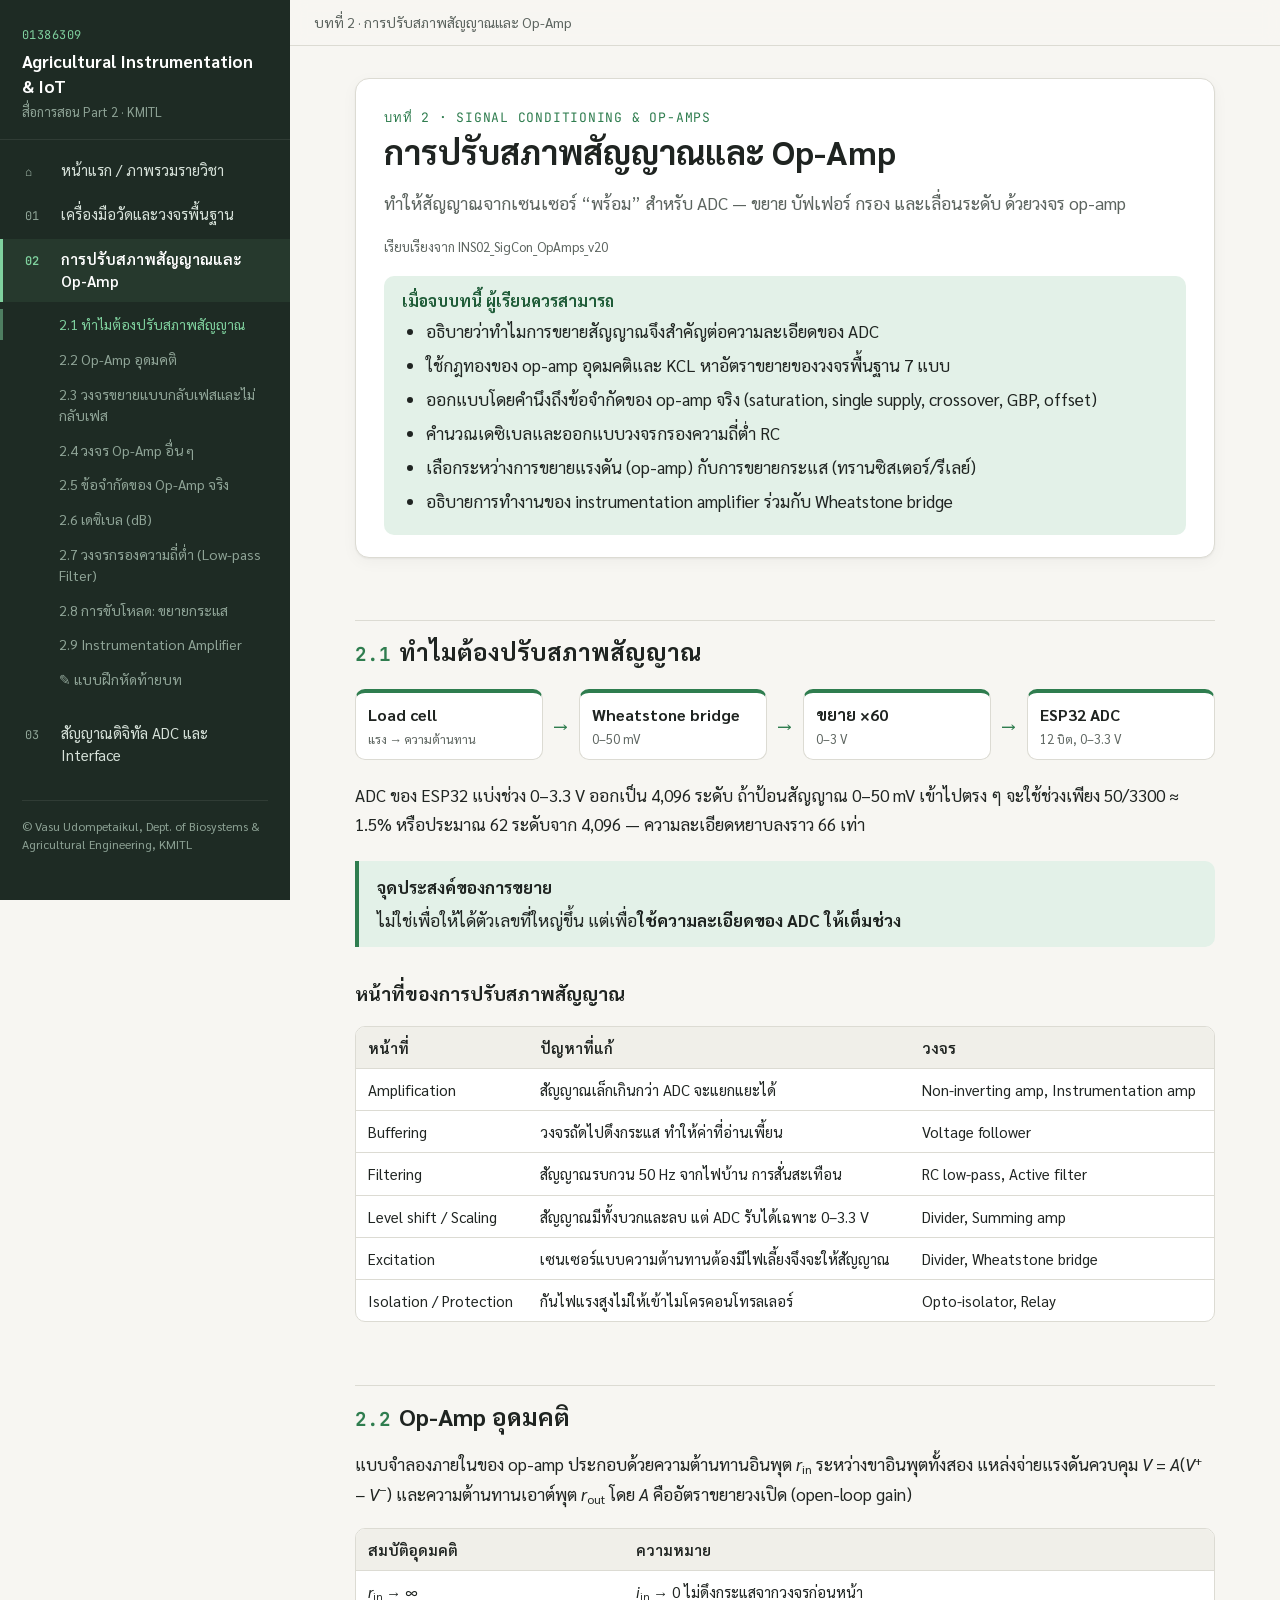
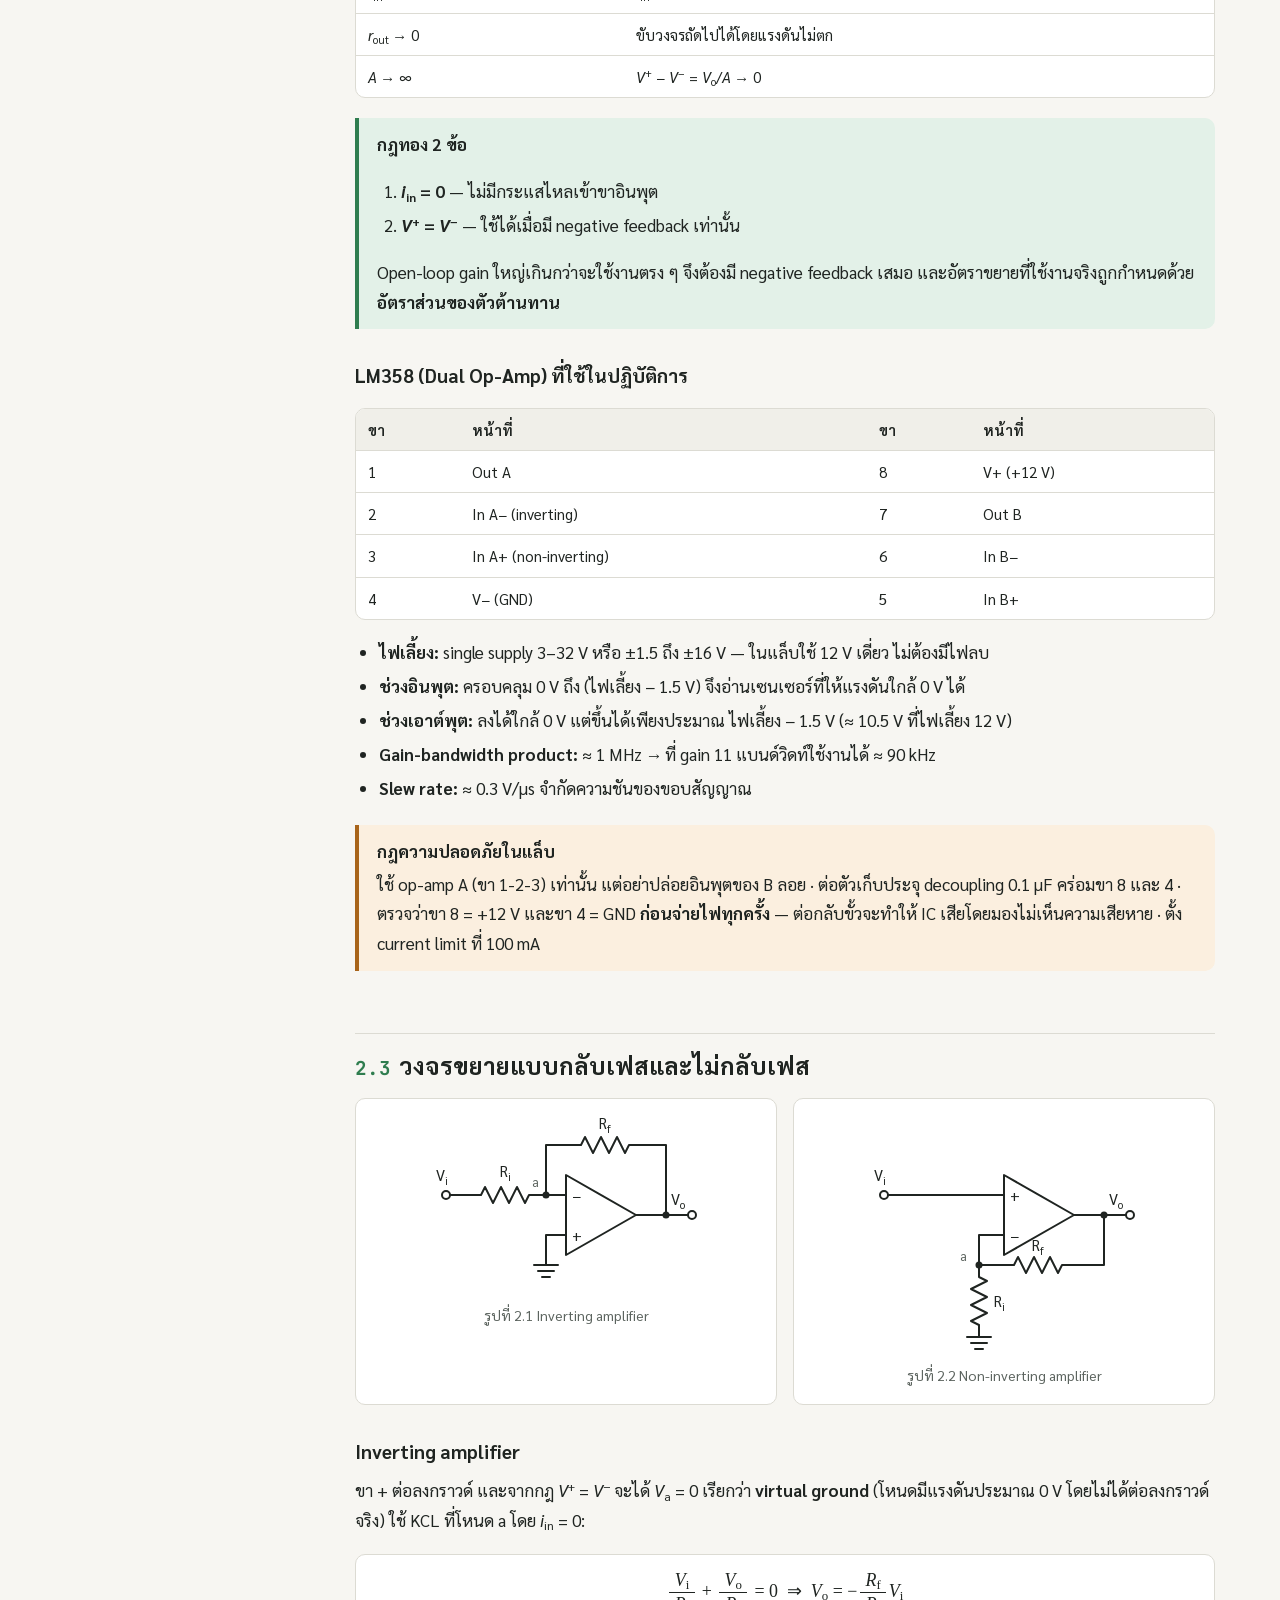
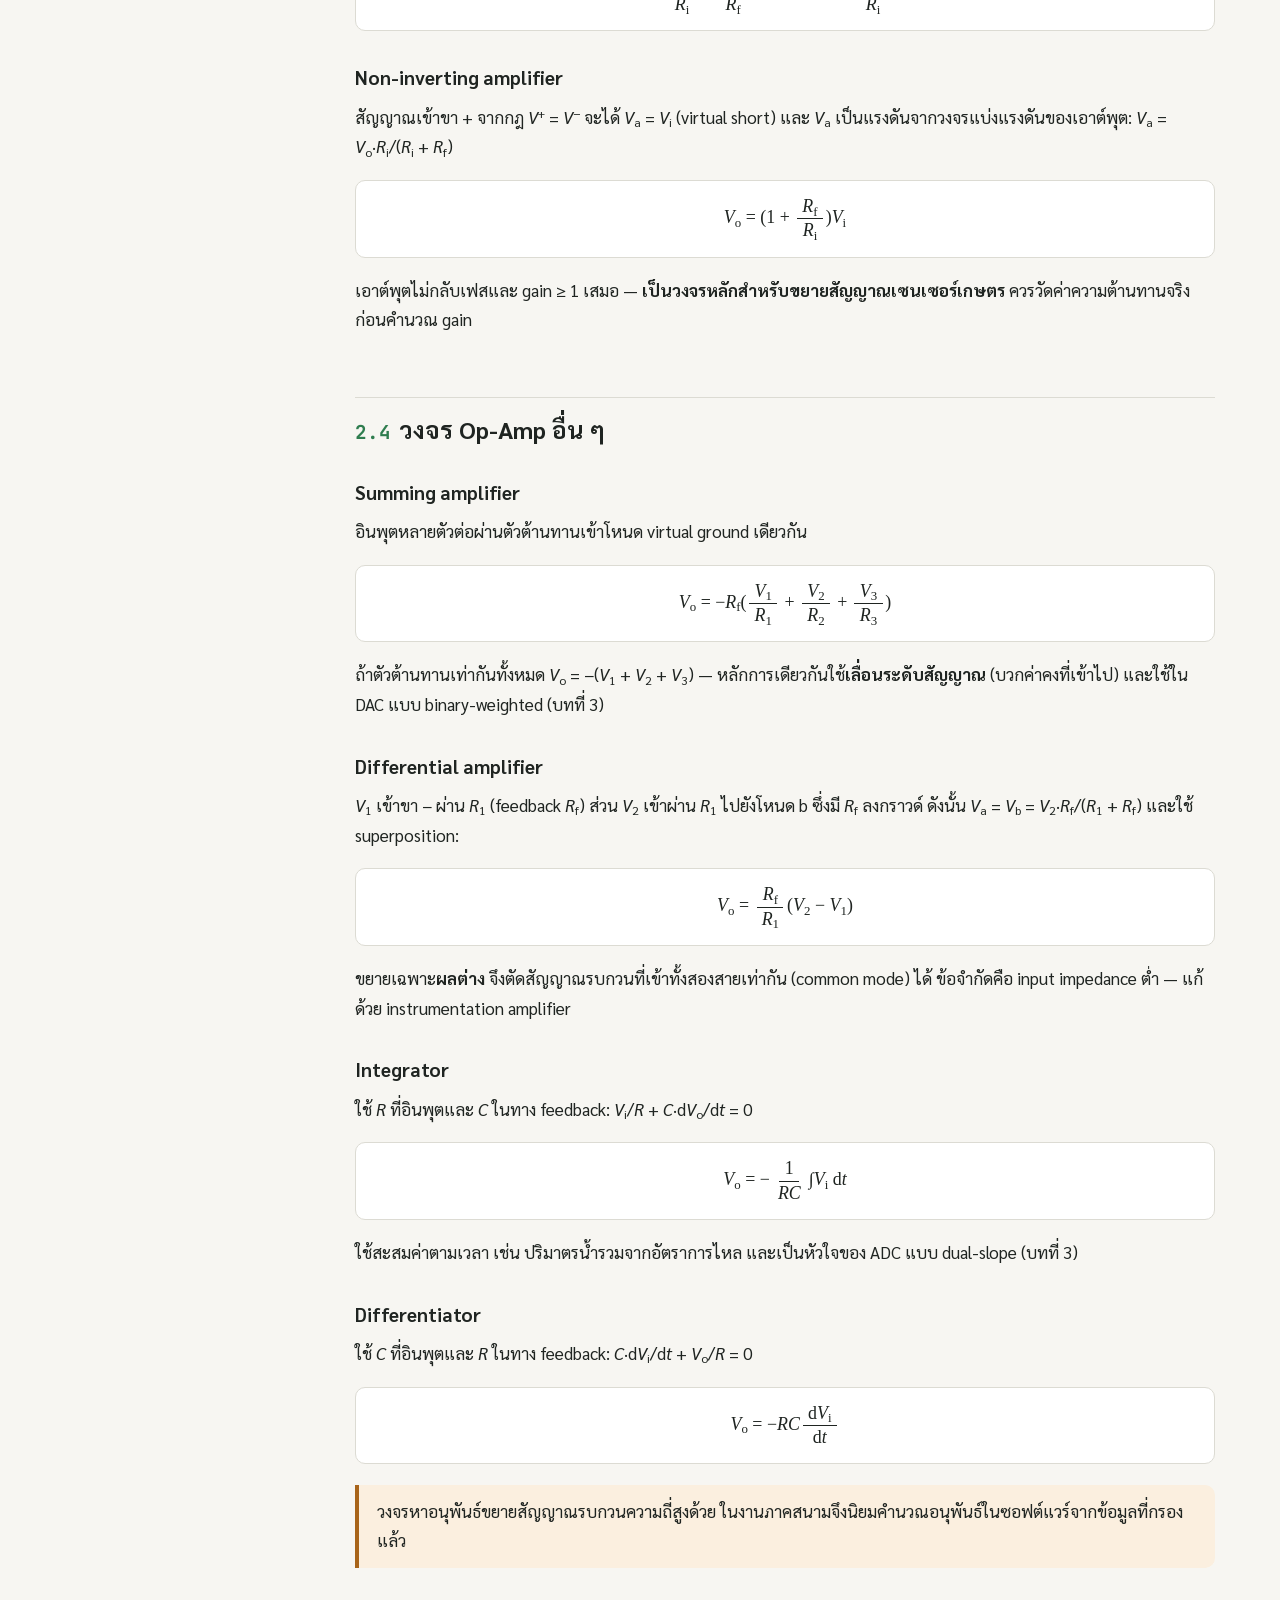
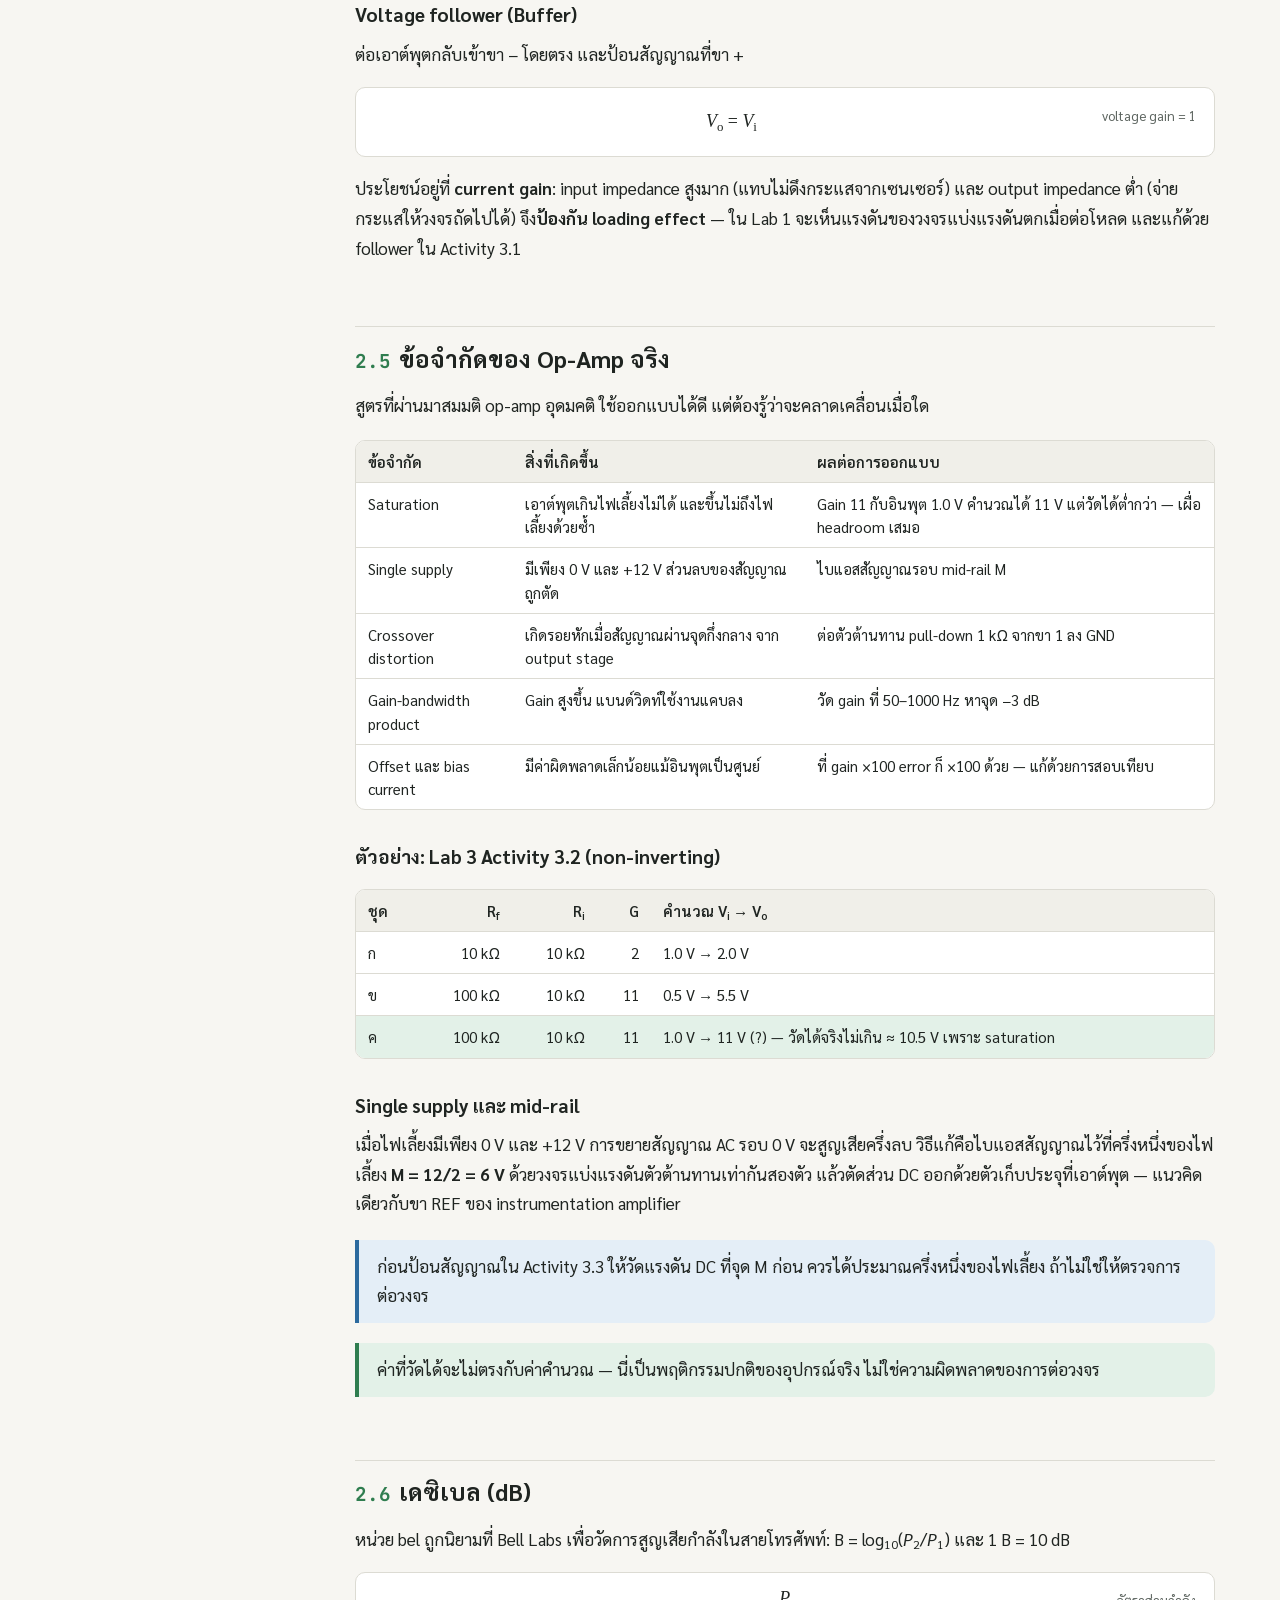
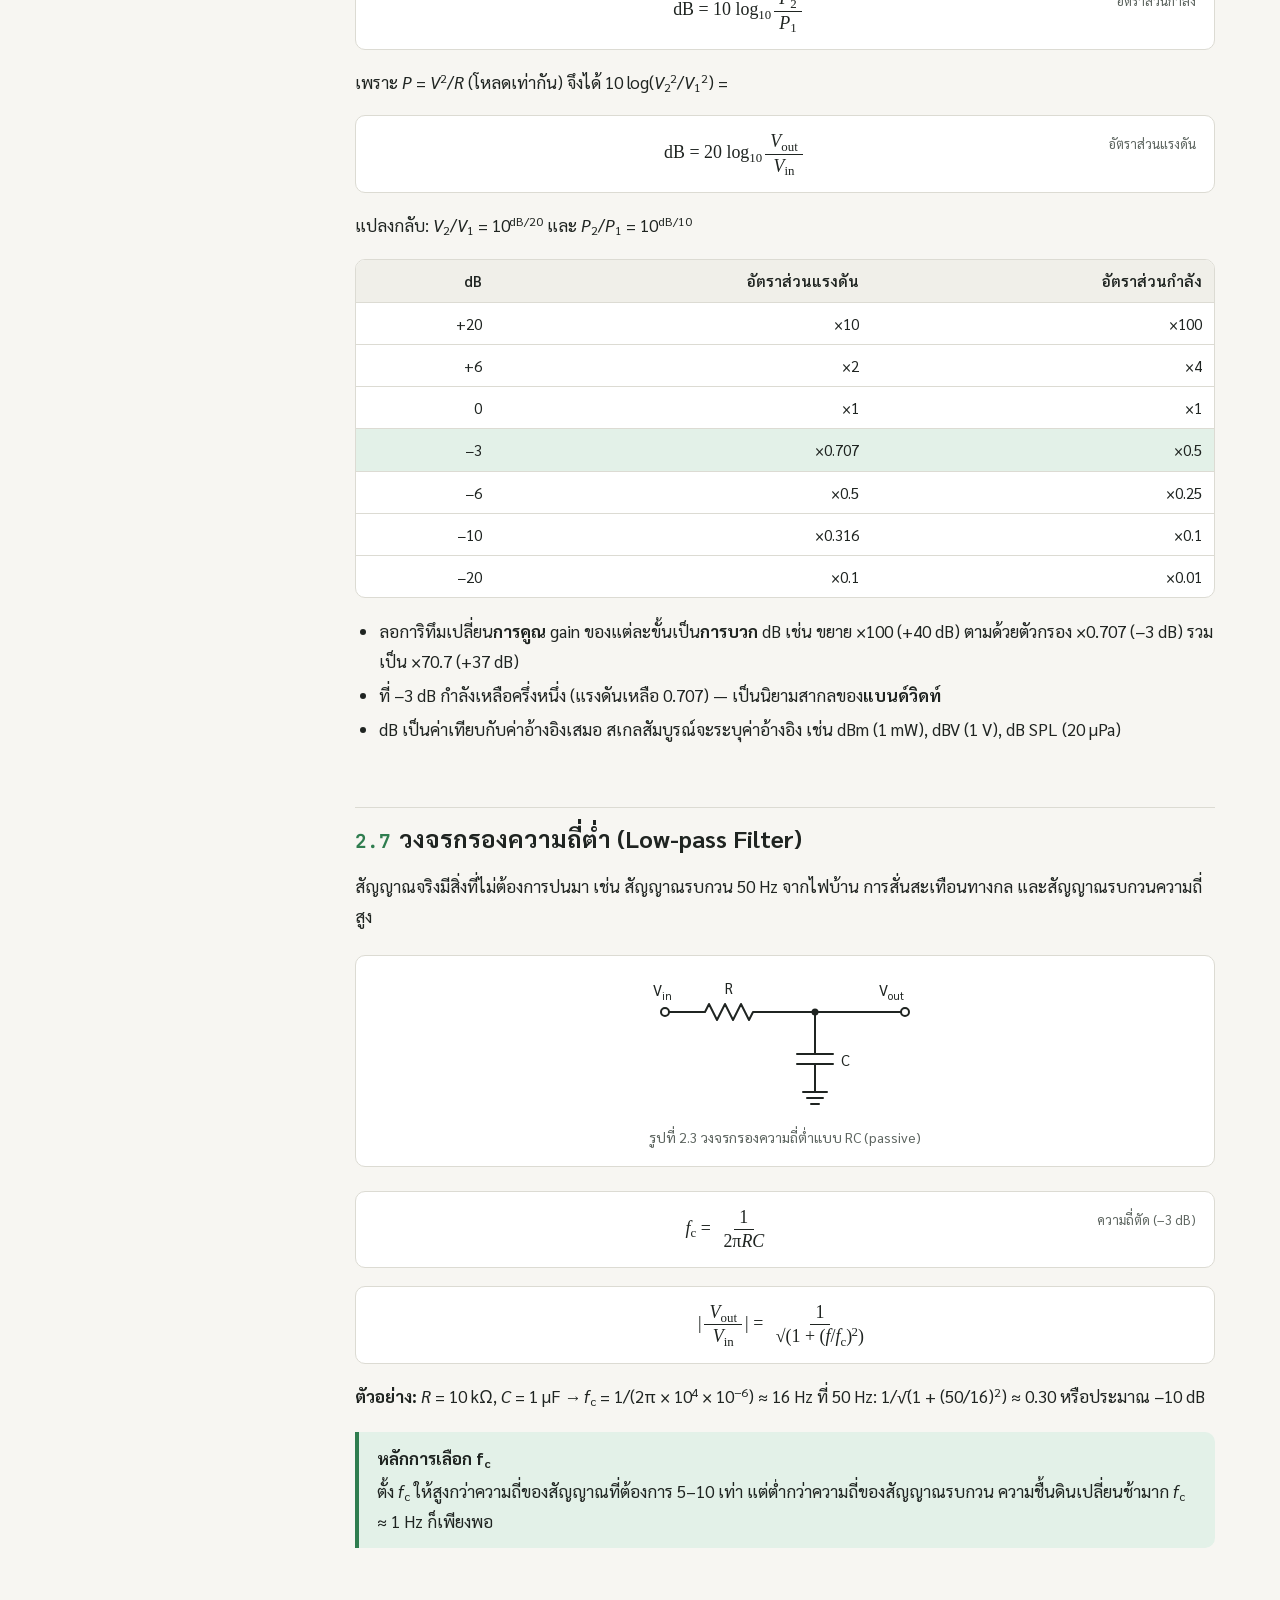
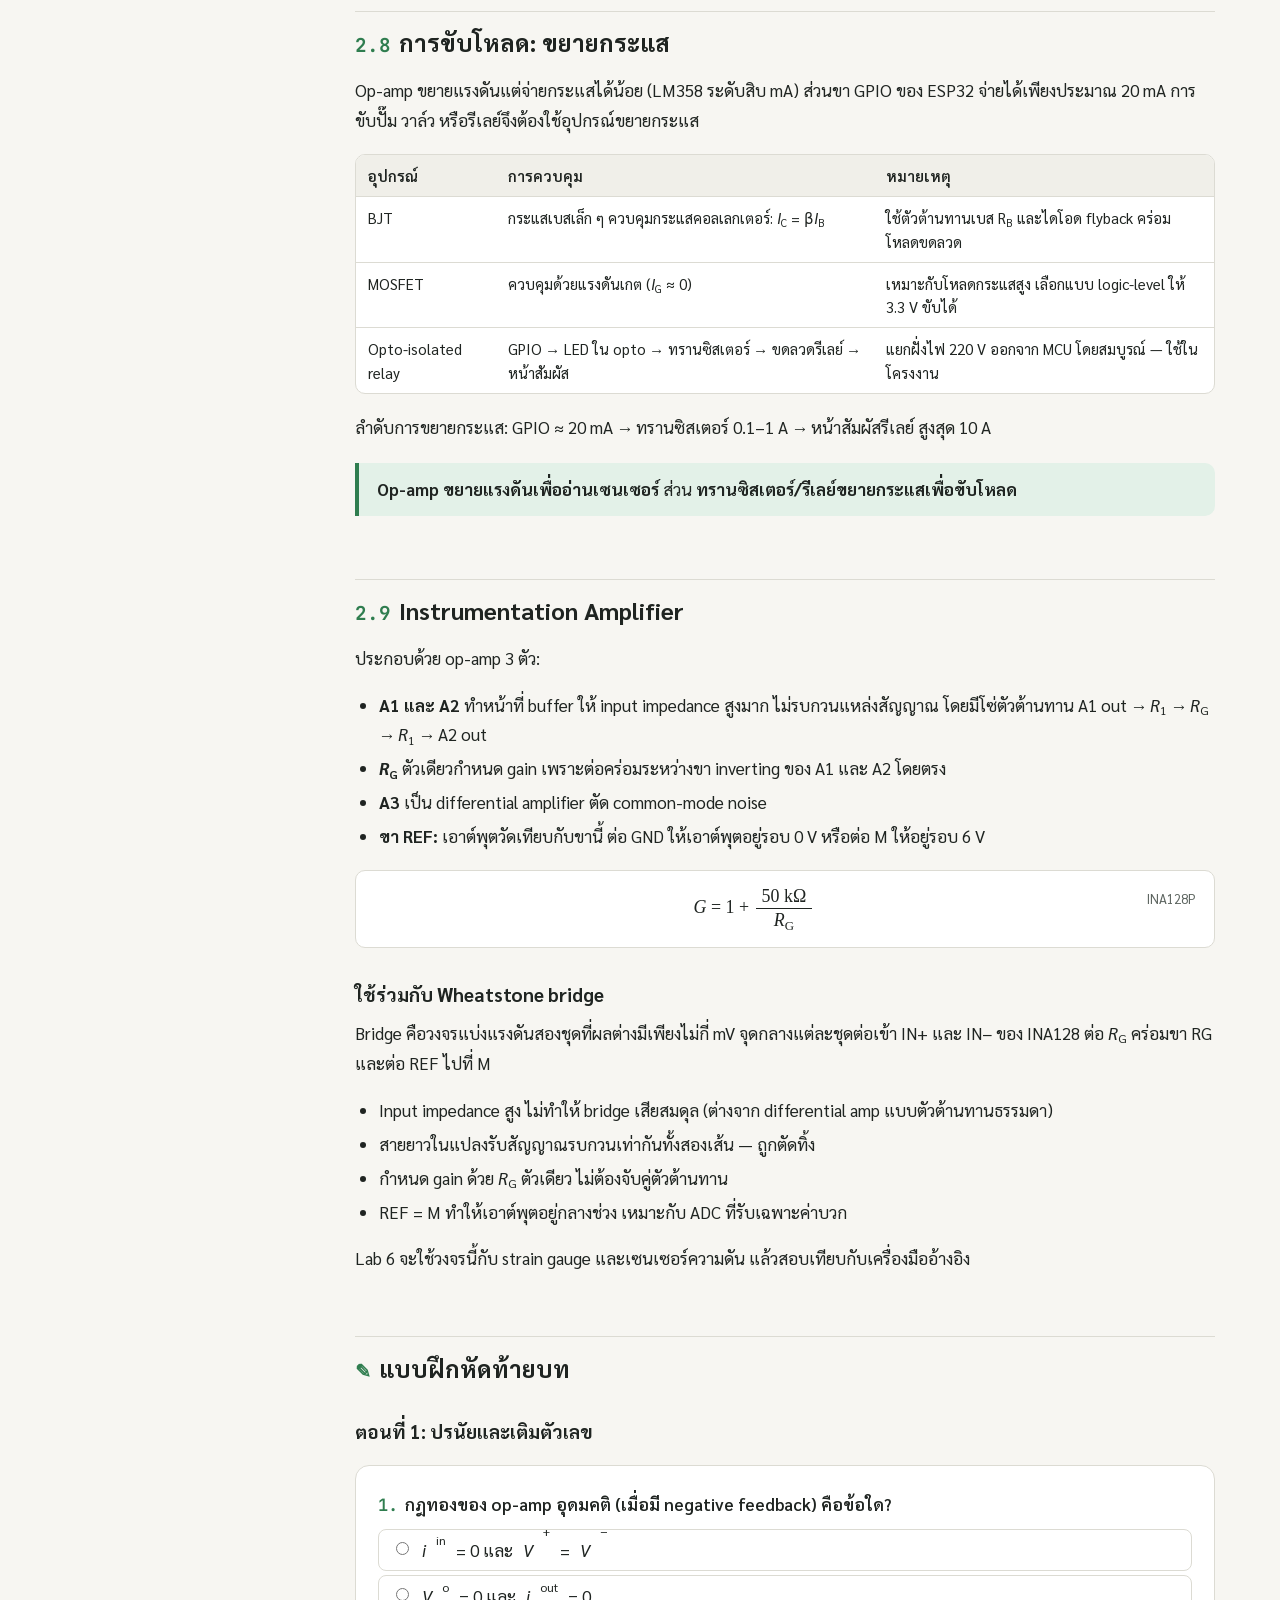
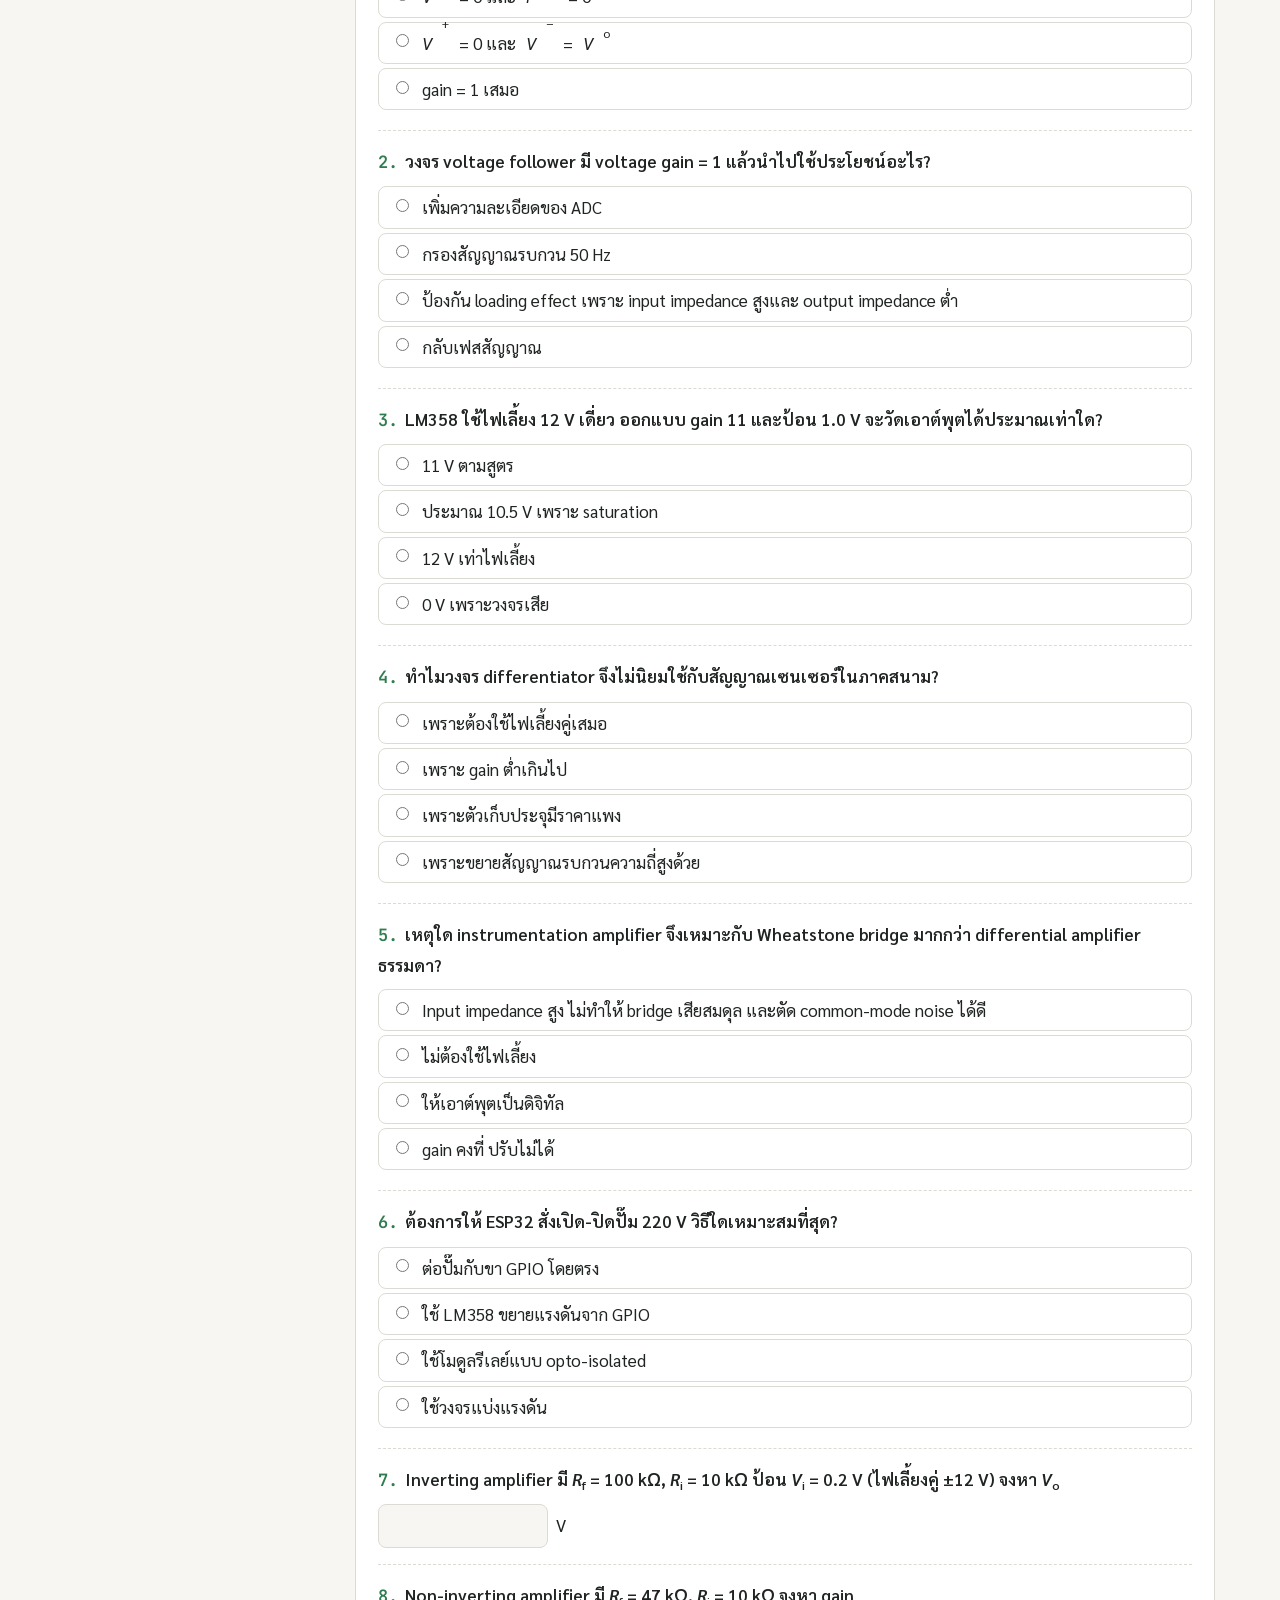
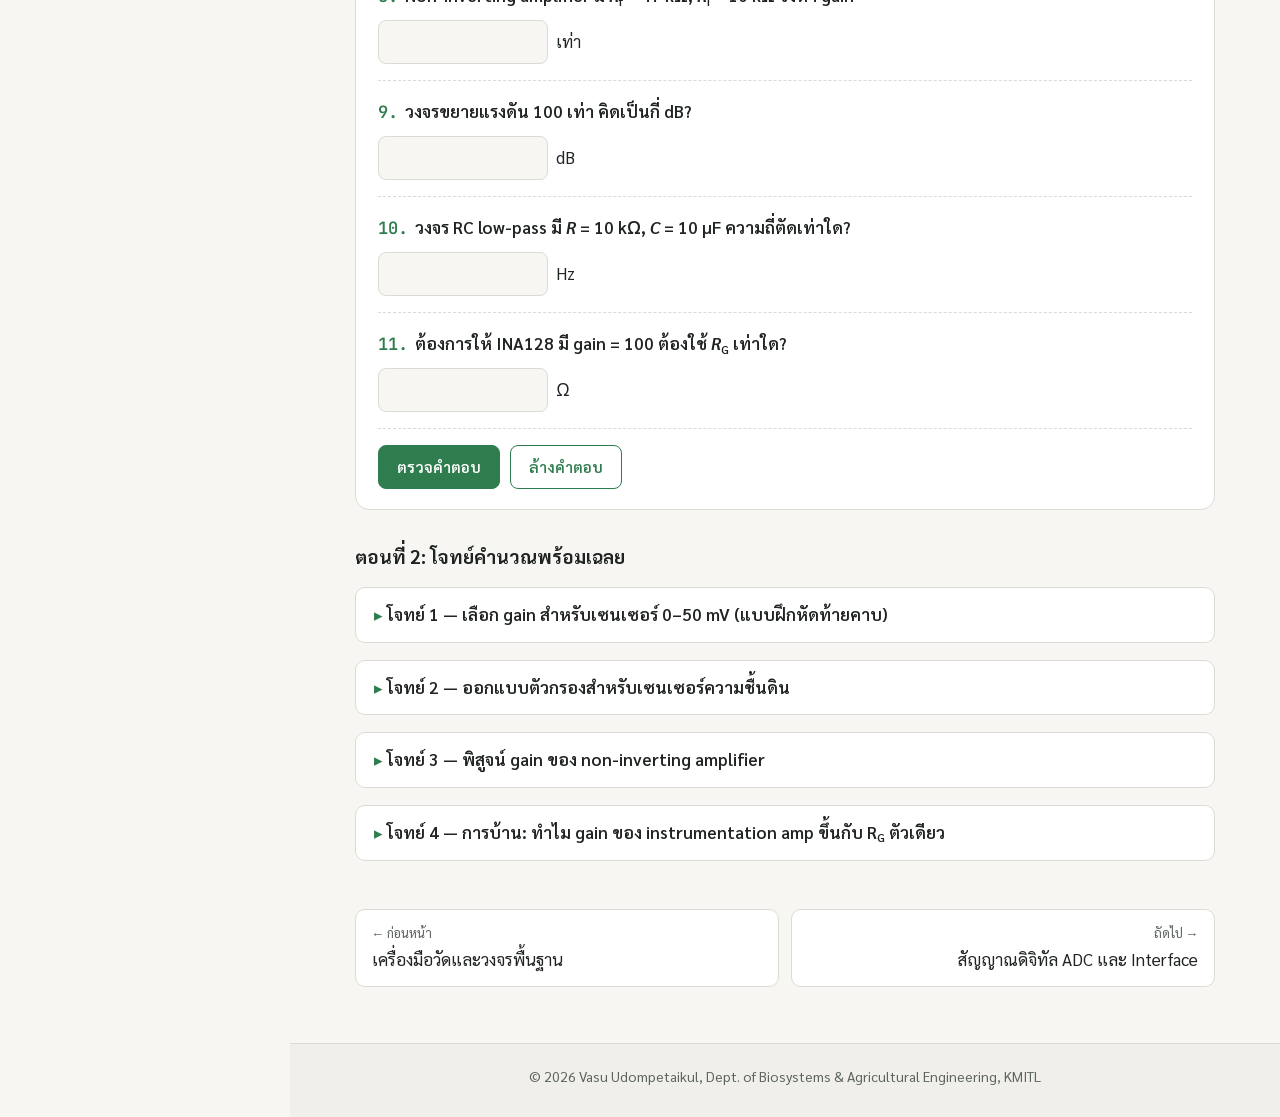
==== commit e6075600: "Fix subscripts and superscripts across the site Replace Unicode sub/superscript characters with <sub" ====
--- a/ch2-opamps.html
+++ b/ch2-opamps.html
@@ -72,7 +72,7 @@
     <!-- ===================================================== -->
     <h2 id="ideal"><span class="sec-no">2.2</span>Op-Amp อุดมคติ</h2>
     <p>แบบจำลองภายในของ op-amp ประกอบด้วยความต้านทานอินพุต <var>r</var><sub>in</sub> ระหว่างขาอินพุตทั้งสอง
-       แหล่งจ่ายแรงดันควบคุม <var>V</var> = <var>A</var>(<var>V</var>⁺ − <var>V</var>⁻) และความต้านทานเอาต์พุต <var>r</var><sub>out</sub>
+       แหล่งจ่ายแรงดันควบคุม <var>V</var> = <var>A</var>(<var>V</var><sup>+</sup> − <var>V</var><sup>−</sup>) และความต้านทานเอาต์พุต <var>r</var><sub>out</sub>
        โดย <var>A</var> คืออัตราขยายวงเปิด (open-loop gain)</p>
     <div class="table-wrap">
       <table>
@@ -80,7 +80,7 @@
         <tbody>
           <tr><td><var>r</var><sub>in</sub> → ∞</td><td><var>i</var><sub>in</sub> → 0 ไม่ดึงกระแสจากวงจรก่อนหน้า</td></tr>
           <tr><td><var>r</var><sub>out</sub> → 0</td><td>ขับวงจรถัดไปได้โดยแรงดันไม่ตก</td></tr>
-          <tr><td><var>A</var> → ∞</td><td><var>V</var>⁺ − <var>V</var>⁻ = <var>V</var><sub>o</sub>/<var>A</var> → 0</td></tr>
+          <tr><td><var>A</var> → ∞</td><td><var>V</var><sup>+</sup> − <var>V</var><sup>−</sup> = <var>V</var><sub>o</sub>/<var>A</var> → 0</td></tr>
         </tbody>
       </table>
     </div>
@@ -88,7 +88,7 @@
       <span class="title">กฎทอง 2 ข้อ</span>
       <ol>
         <li><strong><var>i</var><sub>in</sub> = 0</strong> — ไม่มีกระแสไหลเข้าขาอินพุต</li>
-        <li><strong><var>V</var>⁺ = <var>V</var>⁻</strong> — ใช้ได้เมื่อมี negative feedback เท่านั้น</li>
+        <li><strong><var>V</var><sup>+</sup> = <var>V</var><sup>−</sup></strong> — ใช้ได้เมื่อมี negative feedback เท่านั้น</li>
       </ol>
       Open-loop gain ใหญ่เกินกว่าจะใช้งานตรง ๆ จึงต้องมี negative feedback เสมอ และอัตราขยายที่ใช้งานจริงถูกกำหนดด้วย<strong>อัตราส่วนของตัวต้านทาน</strong>
     </div>
@@ -169,13 +169,13 @@
     </div>
 
     <h3>Inverting amplifier</h3>
-    <p>ขา + ต่อลงกราวด์ และจากกฎ <var>V</var>⁺ = <var>V</var>⁻ จะได้ <var>V</var><sub>a</sub> = 0 เรียกว่า <strong>virtual ground</strong>
+    <p>ขา + ต่อลงกราวด์ และจากกฎ <var>V</var><sup>+</sup> = <var>V</var><sup>−</sup> จะได้ <var>V</var><sub>a</sub> = 0 เรียกว่า <strong>virtual ground</strong>
        (โหนดมีแรงดันประมาณ 0 V โดยไม่ได้ต่อลงกราวด์จริง) ใช้ KCL ที่โหนด a โดย <var>i</var><sub>in</sub> = 0:</p>
     <div class="eq"><span class="frac"><span><var>V</var><sub>i</sub></span><span><var>R</var><sub>i</sub></span></span> + <span class="frac"><span><var>V</var><sub>o</sub></span><span><var>R</var><sub>f</sub></span></span> = 0
       &nbsp;⇒&nbsp; <var>V</var><sub>o</sub> = −<span class="frac"><span><var>R</var><sub>f</sub></span><span><var>R</var><sub>i</sub></span></span><var>V</var><sub>i</sub></div>
 
     <h3>Non-inverting amplifier</h3>
-    <p>สัญญาณเข้าขา + จากกฎ <var>V</var>⁺ = <var>V</var>⁻ จะได้ <var>V</var><sub>a</sub> = <var>V</var><sub>i</sub> (virtual short)
+    <p>สัญญาณเข้าขา + จากกฎ <var>V</var><sup>+</sup> = <var>V</var><sup>−</sup> จะได้ <var>V</var><sub>a</sub> = <var>V</var><sub>i</sub> (virtual short)
        และ <var>V</var><sub>a</sub> เป็นแรงดันจากวงจรแบ่งแรงดันของเอาต์พุต: <var>V</var><sub>a</sub> = <var>V</var><sub>o</sub>·<var>R</var><sub>i</sub>/(<var>R</var><sub>i</sub> + <var>R</var><sub>f</sub>)</p>
     <div class="eq"><var>V</var><sub>o</sub> = <span>(</span>1 + <span class="frac"><span><var>R</var><sub>f</sub></span><span><var>R</var><sub>i</sub></span></span><span>)</span><var>V</var><sub>i</sub></div>
     <p>เอาต์พุตไม่กลับเฟสและ gain ≥ 1 เสมอ — <strong>เป็นวงจรหลักสำหรับขยายสัญญาณเซนเซอร์เกษตร</strong>
@@ -186,14 +186,14 @@
 
     <h3>Summing amplifier</h3>
     <p>อินพุตหลายตัวต่อผ่านตัวต้านทานเข้าโหนด virtual ground เดียวกัน</p>
-    <div class="eq"><var>V</var><sub>o</sub> = −<var>R</var><sub>f</sub><span>(</span><span class="frac"><span><var>V</var>₁</span><span><var>R</var>₁</span></span> + <span class="frac"><span><var>V</var>₂</span><span><var>R</var>₂</span></span> + <span class="frac"><span><var>V</var>₃</span><span><var>R</var>₃</span></span><span>)</span></div>
-    <p>ถ้าตัวต้านทานเท่ากันทั้งหมด <var>V</var><sub>o</sub> = −(<var>V</var>₁ + <var>V</var>₂ + <var>V</var>₃) — หลักการเดียวกันใช้<strong>เลื่อนระดับสัญญาณ</strong> (บวกค่าคงที่เข้าไป)
+    <div class="eq"><var>V</var><sub>o</sub> = −<var>R</var><sub>f</sub><span>(</span><span class="frac"><span><var>V</var><sub>1</sub></span><span><var>R</var><sub>1</sub></span></span> + <span class="frac"><span><var>V</var><sub>2</sub></span><span><var>R</var><sub>2</sub></span></span> + <span class="frac"><span><var>V</var><sub>3</sub></span><span><var>R</var><sub>3</sub></span></span><span>)</span></div>
+    <p>ถ้าตัวต้านทานเท่ากันทั้งหมด <var>V</var><sub>o</sub> = −(<var>V</var><sub>1</sub> + <var>V</var><sub>2</sub> + <var>V</var><sub>3</sub>) — หลักการเดียวกันใช้<strong>เลื่อนระดับสัญญาณ</strong> (บวกค่าคงที่เข้าไป)
        และใช้ใน DAC แบบ binary-weighted (บทที่ 3)</p>
 
     <h3>Differential amplifier</h3>
-    <p><var>V</var>₁ เข้าขา − ผ่าน <var>R</var>₁ (feedback <var>R</var><sub>f</sub>) ส่วน <var>V</var>₂ เข้าผ่าน <var>R</var>₁ ไปยังโหนด b ซึ่งมี <var>R</var><sub>f</sub> ลงกราวด์
-       ดังนั้น <var>V</var><sub>a</sub> = <var>V</var><sub>b</sub> = <var>V</var>₂·<var>R</var><sub>f</sub>/(<var>R</var>₁ + <var>R</var><sub>f</sub>) และใช้ superposition:</p>
-    <div class="eq"><var>V</var><sub>o</sub> = <span class="frac"><span><var>R</var><sub>f</sub></span><span><var>R</var>₁</span></span>(<var>V</var>₂ − <var>V</var>₁)</div>
+    <p><var>V</var><sub>1</sub> เข้าขา − ผ่าน <var>R</var><sub>1</sub> (feedback <var>R</var><sub>f</sub>) ส่วน <var>V</var><sub>2</sub> เข้าผ่าน <var>R</var><sub>1</sub> ไปยังโหนด b ซึ่งมี <var>R</var><sub>f</sub> ลงกราวด์
+       ดังนั้น <var>V</var><sub>a</sub> = <var>V</var><sub>b</sub> = <var>V</var><sub>2</sub>·<var>R</var><sub>f</sub>/(<var>R</var><sub>1</sub> + <var>R</var><sub>f</sub>) และใช้ superposition:</p>
+    <div class="eq"><var>V</var><sub>o</sub> = <span class="frac"><span><var>R</var><sub>f</sub></span><span><var>R</var><sub>1</sub></span></span>(<var>V</var><sub>2</sub> − <var>V</var><sub>1</sub>)</div>
     <p>ขยายเฉพาะ<strong>ผลต่าง</strong> จึงตัดสัญญาณรบกวนที่เข้าทั้งสองสายเท่ากัน (common mode) ได้
        ข้อจำกัดคือ input impedance ต่ำ — แก้ด้วย instrumentation amplifier</p>
 
@@ -251,11 +251,11 @@
 
     <!-- ===================================================== -->
     <h2 id="decibel"><span class="sec-no">2.6</span>เดซิเบล (dB)</h2>
-    <p>หน่วย bel ถูกนิยามที่ Bell Labs เพื่อวัดการสูญเสียกำลังในสายโทรศัพท์: B = log₁₀(<var>P</var>₂/<var>P</var>₁) และ 1 B = 10 dB</p>
-    <div class="eq">dB = 10 log₁₀<span class="frac"><span><var>P</var>₂</span><span><var>P</var>₁</span></span> <span class="label">อัตราส่วนกำลัง</span></div>
-    <p>เพราะ <var>P</var> = <var>V</var>²/<var>R</var> (โหลดเท่ากัน) จึงได้ 10 log(<var>V</var>₂²/<var>V</var>₁²) =</p>
-    <div class="eq">dB = 20 log₁₀<span class="frac"><span><var>V</var><sub>out</sub></span><span><var>V</var><sub>in</sub></span></span> <span class="label">อัตราส่วนแรงดัน</span></div>
-    <p>แปลงกลับ: <var>V</var>₂/<var>V</var>₁ = 10<sup>dB/20</sup> และ <var>P</var>₂/<var>P</var>₁ = 10<sup>dB/10</sup></p>
+    <p>หน่วย bel ถูกนิยามที่ Bell Labs เพื่อวัดการสูญเสียกำลังในสายโทรศัพท์: B = log<sub>10</sub>(<var>P</var><sub>2</sub>/<var>P</var><sub>1</sub>) และ 1 B = 10 dB</p>
+    <div class="eq">dB = 10 log<sub>10</sub><span class="frac"><span><var>P</var><sub>2</sub></span><span><var>P</var><sub>1</sub></span></span> <span class="label">อัตราส่วนกำลัง</span></div>
+    <p>เพราะ <var>P</var> = <var>V</var><sup>2</sup>/<var>R</var> (โหลดเท่ากัน) จึงได้ 10 log(<var>V</var><sub>2</sub><sup>2</sup>/<var>V</var><sub>1</sub><sup>2</sup>) =</p>
+    <div class="eq">dB = 20 log<sub>10</sub><span class="frac"><span><var>V</var><sub>out</sub></span><span><var>V</var><sub>in</sub></span></span> <span class="label">อัตราส่วนแรงดัน</span></div>
+    <p>แปลงกลับ: <var>V</var><sub>2</sub>/<var>V</var><sub>1</sub> = 10<sup>dB/20</sup> และ <var>P</var><sub>2</sub>/<var>P</var><sub>1</sub> = 10<sup>dB/10</sup></p>
 
     <div class="table-wrap">
       <table>
@@ -295,9 +295,9 @@
       <figcaption>รูปที่ 2.3 วงจรกรองความถี่ต่ำแบบ RC (passive)</figcaption>
     </figure>
     <div class="eq"><var>f</var><sub>c</sub> = <span class="frac"><span>1</span><span>2π<var>RC</var></span></span> <span class="label">ความถี่ตัด (−3 dB)</span></div>
-    <div class="eq"><span>|</span><span class="frac"><span><var>V</var><sub>out</sub></span><span><var>V</var><sub>in</sub></span></span><span>|</span> = <span class="frac"><span>1</span><span>√(1 + (<var>f</var>/<var>f</var><sub>c</sub>)²)</span></span></div>
-    <p><strong>ตัวอย่าง:</strong> <var>R</var> = 10 kΩ, <var>C</var> = 1 µF → <var>f</var><sub>c</sub> = 1/(2π × 10⁴ × 10⁻⁶) ≈ 16 Hz
-       ที่ 50 Hz: 1/√(1 + (50/16)²) ≈ 0.30 หรือประมาณ −10 dB</p>
+    <div class="eq"><span>|</span><span class="frac"><span><var>V</var><sub>out</sub></span><span><var>V</var><sub>in</sub></span></span><span>|</span> = <span class="frac"><span>1</span><span>√(1 + (<var>f</var>/<var>f</var><sub>c</sub>)<sup>2</sup>)</span></span></div>
+    <p><strong>ตัวอย่าง:</strong> <var>R</var> = 10 kΩ, <var>C</var> = 1 µF → <var>f</var><sub>c</sub> = 1/(2π × 10<sup>4</sup> × 10<sup>−6</sup>) ≈ 16 Hz
+       ที่ 50 Hz: 1/√(1 + (50/16)<sup>2</sup>) ≈ 0.30 หรือประมาณ −10 dB</p>
     <div class="callout key">
       <span class="title">หลักการเลือก f<sub>c</sub></span>
       ตั้ง <var>f</var><sub>c</sub> ให้สูงกว่าความถี่ของสัญญาณที่ต้องการ 5–10 เท่า แต่ต่ำกว่าความถี่ของสัญญาณรบกวน
@@ -326,7 +326,7 @@
     <p>ประกอบด้วย op-amp 3 ตัว:</p>
     <ul>
       <li><strong>A1 และ A2</strong> ทำหน้าที่ buffer ให้ input impedance สูงมาก ไม่รบกวนแหล่งสัญญาณ
-          โดยมีโซ่ตัวต้านทาน A1 out → <var>R</var>₁ → <var>R</var><sub>G</sub> → <var>R</var>₁ → A2 out</li>
+          โดยมีโซ่ตัวต้านทาน A1 out → <var>R</var><sub>1</sub> → <var>R</var><sub>G</sub> → <var>R</var><sub>1</sub> → A2 out</li>
       <li><strong><var>R</var><sub>G</sub></strong> ตัวเดียวกำหนด gain เพราะต่อคร่อมระหว่างขา inverting ของ A1 และ A2 โดยตรง</li>
       <li><strong>A3</strong> เป็น differential amplifier ตัด common-mode noise</li>
       <li><strong>ขา REF:</strong> เอาต์พุตวัดเทียบกับขานี้ ต่อ GND ให้เอาต์พุตอยู่รอบ 0 V หรือต่อ M ให้อยู่รอบ 6 V</li>
@@ -351,9 +351,9 @@
     <div class="quiz">
       <div class="q" data-answer="a">
         <p class="q-text">กฎทองของ op-amp อุดมคติ (เมื่อมี negative feedback) คือข้อใด?</p>
-        <label class="opt"><input type="radio" value="a"> <var>i</var><sub>in</sub> = 0 และ <var>V</var>⁺ = <var>V</var>⁻</label>
+        <label class="opt"><input type="radio" value="a"> <var>i</var><sub>in</sub> = 0 และ <var>V</var><sup>+</sup> = <var>V</var><sup>−</sup></label>
         <label class="opt"><input type="radio" value="b"> <var>V</var><sub>o</sub> = 0 และ <var>i</var><sub>out</sub> = 0</label>
-        <label class="opt"><input type="radio" value="c"> <var>V</var>⁺ = 0 และ <var>V</var>⁻ = <var>V</var><sub>o</sub></label>
+        <label class="opt"><input type="radio" value="c"> <var>V</var><sup>+</sup> = 0 และ <var>V</var><sup>−</sup> = <var>V</var><sub>o</sub></label>
         <label class="opt"><input type="radio" value="d"> gain = 1 เสมอ</label>
         <div class="explain" hidden>Input impedance อนันต์ → ไม่มีกระแสเข้าขา และ open-loop gain อนันต์ + feedback → ขาทั้งสองมีแรงดันเท่ากัน</div>
       </div>
@@ -418,13 +418,13 @@
       <div class="q" data-type="num" data-answer="40">
         <p class="q-text">วงจรขยายแรงดัน 100 เท่า คิดเป็นกี่ dB?</p>
         <div class="num-input"><input type="number" step="any" aria-label="คำตอบ"> dB</div>
-        <div class="explain" hidden>20 log₁₀(100) = 20 × 2 = <strong>40 dB</strong></div>
+        <div class="explain" hidden>20 log<sub>10</sub>(100) = 20 × 2 = <strong>40 dB</strong></div>
       </div>
 
       <div class="q" data-type="num" data-answer="1.59">
         <p class="q-text">วงจร RC low-pass มี <var>R</var> = 10 kΩ, <var>C</var> = 10 µF ความถี่ตัดเท่าใด?</p>
         <div class="num-input"><input type="number" step="any" aria-label="คำตอบ"> Hz</div>
-        <div class="explain" hidden><var>f</var><sub>c</sub> = 1/(2π × 10⁴ × 10⁻⁵) = 1/(2π × 0.1) ≈ <strong>1.59 Hz</strong></div>
+        <div class="explain" hidden><var>f</var><sub>c</sub> = 1/(2π × 10<sup>4</sup> × 10<sup>−5</sup>) = 1/(2π × 0.1) ≈ <strong>1.59 Hz</strong></div>
       </div>
 
       <div class="q" data-type="num" data-answer="505" data-tol="0.02">
@@ -454,8 +454,8 @@
       <summary>โจทย์ 2 — ออกแบบตัวกรองสำหรับเซนเซอร์ความชื้นดิน</summary>
       <div class="problem"><p>ต้องการตัวกรอง RC ที่มี <var>f</var><sub>c</sub> ≈ 1 Hz โดยมีตัวเก็บประจุ 10 µF จงหาค่า <var>R</var> และคำนวณการลดทอนที่ 50 Hz</p></div>
       <div class="sol">
-        <p><var>R</var> = 1/(2π<var>f</var><sub>c</sub><var>C</var>) = 1/(2π × 1 × 10⁻⁵) ≈ <strong>15.9 kΩ</strong> (ใช้ค่ามาตรฐาน 15 kΩ หรือ 16 kΩ)</p>
-        <p>ที่ 50 Hz: |H| = 1/√(1 + 50²) ≈ 0.020 → 20 log(0.02) ≈ <strong>−34 dB</strong> ลดสัญญาณรบกวนจากไฟบ้านเหลือประมาณ 2%</p>
+        <p><var>R</var> = 1/(2π<var>f</var><sub>c</sub><var>C</var>) = 1/(2π × 1 × 10<sup>−5</sup>) ≈ <strong>15.9 kΩ</strong> (ใช้ค่ามาตรฐาน 15 kΩ หรือ 16 kΩ)</p>
+        <p>ที่ 50 Hz: |H| = 1/√(1 + 50<sup>2</sup>) ≈ 0.020 → 20 log(0.02) ≈ <strong>−34 dB</strong> ลดสัญญาณรบกวนจากไฟบ้านเหลือประมาณ 2%</p>
       </div>
     </details>
 
@@ -463,7 +463,7 @@
       <summary>โจทย์ 3 — พิสูจน์ gain ของ non-inverting amplifier</summary>
       <div class="problem"><p>จากรูปที่ 2.2 ใช้กฎทองของ op-amp พิสูจน์ว่า <var>V</var><sub>o</sub> = (1 + <var>R</var><sub>f</sub>/<var>R</var><sub>i</sub>)<var>V</var><sub>i</sub></p></div>
       <div class="sol">
-        <p>กฎข้อ 2: <var>V</var><sub>a</sub> = <var>V</var>⁺ = <var>V</var><sub>i</sub></p>
+        <p>กฎข้อ 2: <var>V</var><sub>a</sub> = <var>V</var><sup>+</sup> = <var>V</var><sub>i</sub></p>
         <p>กฎข้อ 1: ไม่มีกระแสเข้าขา − ดังนั้นกระแสผ่าน <var>R</var><sub>f</sub> เท่ากับกระแสผ่าน <var>R</var><sub>i</sub>:
            (<var>V</var><sub>o</sub> − <var>V</var><sub>a</sub>)/<var>R</var><sub>f</sub> = <var>V</var><sub>a</sub>/<var>R</var><sub>i</sub></p>
         <p>จัดรูป: <var>V</var><sub>o</sub> = <var>V</var><sub>a</sub>(1 + <var>R</var><sub>f</sub>/<var>R</var><sub>i</sub>) = (1 + <var>R</var><sub>f</sub>/<var>R</var><sub>i</sub>)<var>V</var><sub>i</sub> ∎</p>
@@ -474,13 +474,13 @@
       <summary>โจทย์ 4 — การบ้าน: ทำไม gain ของ instrumentation amp ขึ้นกับ R<sub>G</sub> ตัวเดียว</summary>
       <div class="problem"><p>อธิบายว่าทำไม gain ของขั้นอินพุตขึ้นกับ <var>R</var><sub>G</sub> เพียงตัวเดียว และขา REF มีบทบาทอย่างไร</p></div>
       <div class="sol">
-        <p>จากกฎ <var>V</var>⁺ = <var>V</var>⁻ ขา − ของ A1 และ A2 มีแรงดัน <var>V</var>₁ และ <var>V</var>₂ ตามอินพุต
-           จึงมีแรงดัน (<var>V</var>₂ − <var>V</var>₁) คร่อม <var>R</var><sub>G</sub> ทำให้เกิดกระแส <var>i</var> = (<var>V</var>₂ − <var>V</var>₁)/<var>R</var><sub>G</sub></p>
-        <p>กระแสนี้ไม่ไหลเข้าขา op-amp จึงไหลผ่าน <var>R</var>₁ ทั้งสองตัวด้วย แรงดันระหว่างเอาต์พุต A1 และ A2 จึงเป็น
-           <var>i</var>(<var>R</var>₁ + <var>R</var><sub>G</sub> + <var>R</var>₁) = (<var>V</var>₂ − <var>V</var>₁)(1 + 2<var>R</var>₁/<var>R</var><sub>G</sub>)
-           — ใน INA128 ค่า 2<var>R</var>₁ = 50 kΩ จึงได้ <var>G</var> = 1 + 50 kΩ/<var>R</var><sub>G</sub></p>
+        <p>จากกฎ <var>V</var><sup>+</sup> = <var>V</var><sup>−</sup> ขา − ของ A1 และ A2 มีแรงดัน <var>V</var><sub>1</sub> และ <var>V</var><sub>2</sub> ตามอินพุต
+           จึงมีแรงดัน (<var>V</var><sub>2</sub> − <var>V</var><sub>1</sub>) คร่อม <var>R</var><sub>G</sub> ทำให้เกิดกระแส <var>i</var> = (<var>V</var><sub>2</sub> − <var>V</var><sub>1</sub>)/<var>R</var><sub>G</sub></p>
+        <p>กระแสนี้ไม่ไหลเข้าขา op-amp จึงไหลผ่าน <var>R</var><sub>1</sub> ทั้งสองตัวด้วย แรงดันระหว่างเอาต์พุต A1 และ A2 จึงเป็น
+           <var>i</var>(<var>R</var><sub>1</sub> + <var>R</var><sub>G</sub> + <var>R</var><sub>1</sub>) = (<var>V</var><sub>2</sub> − <var>V</var><sub>1</sub>)(1 + 2<var>R</var><sub>1</sub>/<var>R</var><sub>G</sub>)
+           — ใน INA128 ค่า 2<var>R</var><sub>1</sub> = 50 kΩ จึงได้ <var>G</var> = 1 + 50 kΩ/<var>R</var><sub>G</sub></p>
         <p>สัญญาณ common mode ทำให้ปลายทั้งสองของ <var>R</var><sub>G</sub> ขึ้นลงพร้อมกัน ไม่เกิดกระแส จึงไม่ถูกขยาย แล้ว A3 ตัดทิ้งอีกชั้น
-           ขา REF เป็นจุดอ้างอิงของ A3 — เอาต์พุต = <var>G</var>(<var>V</var>₂ − <var>V</var>₁) + <var>V</var><sub>REF</sub> จึงใช้เลื่อนระดับเอาต์พุตไปไว้ที่ M ได้</p>
+           ขา REF เป็นจุดอ้างอิงของ A3 — เอาต์พุต = <var>G</var>(<var>V</var><sub>2</sub> − <var>V</var><sub>1</sub>) + <var>V</var><sub>REF</sub> จึงใช้เลื่อนระดับเอาต์พุตไปไว้ที่ M ได้</p>
       </div>
     </details>
 
--- a/style.css
+++ b/style.css
@@ -300,11 +300,9 @@
 
 /* ---------------- Equations ---------------- */
 .eq {
-  display: flex;
-  align-items: center;
-  justify-content: center;
-  flex-wrap: wrap;
-  gap: .4em;
+  display: block;
+  text-align: center;
+  line-height: 2.2;
   background: var(--surface);
   border: 1px solid var(--border);
   border-radius: var(--radius);
@@ -314,7 +312,7 @@
   font-family: "Cambria Math", "Times New Roman", var(--font);
   overflow-x: auto;
 }
-.eq .label { font-family: var(--font); font-size: .82rem; color: var(--text-muted); margin-left: auto; }
+.eq .label { float: right; margin-left: 1em; font-family: var(--font); font-size: .82rem; color: var(--text-muted); }
 .frac {
   display: inline-flex;
   flex-direction: column;
@@ -326,6 +324,20 @@
 .frac > span:first-child { border-bottom: 1.5px solid currentColor; padding: 0 .3em; }
 .frac > span:last-child { padding: 0 .3em; }
 var { font-style: italic; }
+
+/* ตัวห้อย/ตัวยก: ไม่ดันระยะบรรทัด และขนาดสม่ำเสมอทุกที่ */
+sub, sup {
+  font-size: .72em;
+  line-height: 0;
+  position: relative;
+  vertical-align: baseline;
+  font-style: normal;
+}
+sup { top: -.5em; }
+sub { bottom: -.28em; }
+sub var, sup var { font-style: italic; }
+/* ตัวห้อยตามด้วยตัวยก (เช่น V₂²) ให้ตัวยกชิดขึ้น */
+sub + sup { margin-left: -.05em; }
 
 /* ---------------- Tables ---------------- */
 .table-wrap { overflow-x: auto; margin: 1.1em 0; border: 1px solid var(--border); border-radius: var(--radius); background: var(--surface); }
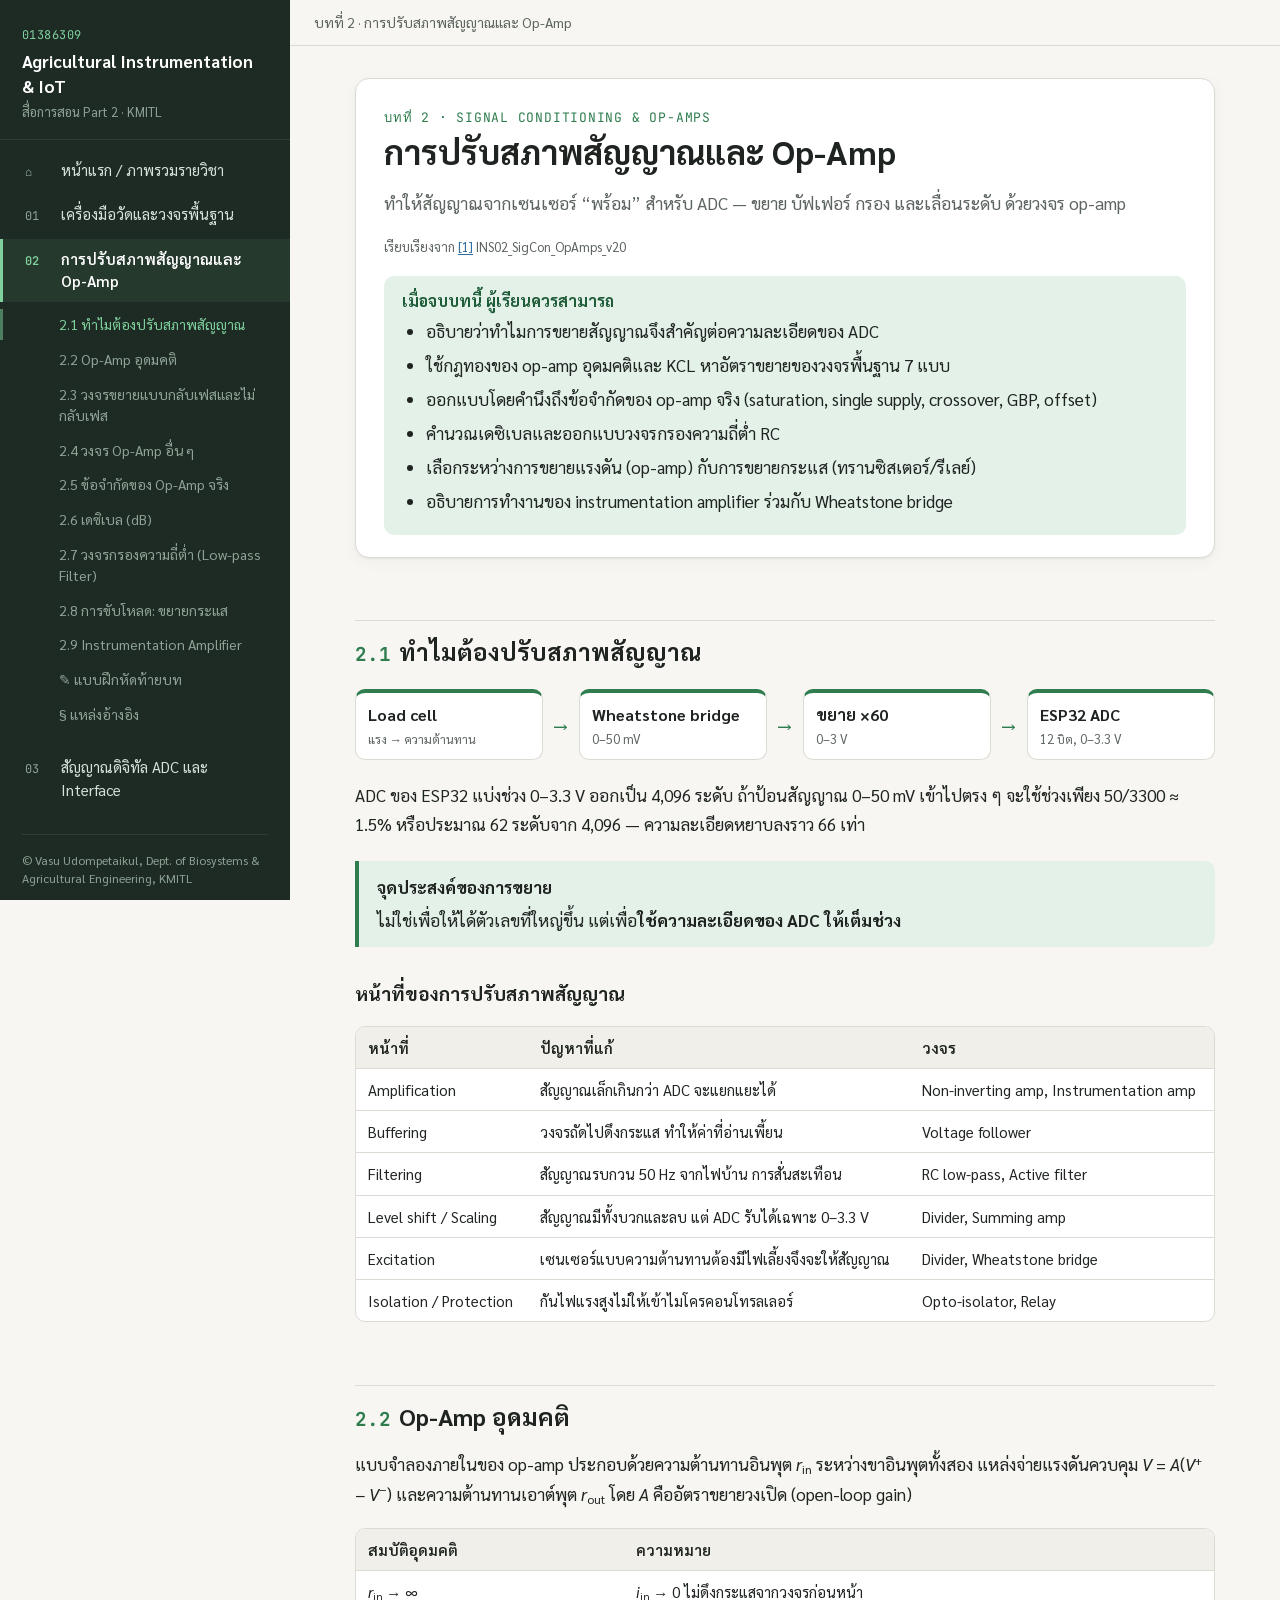
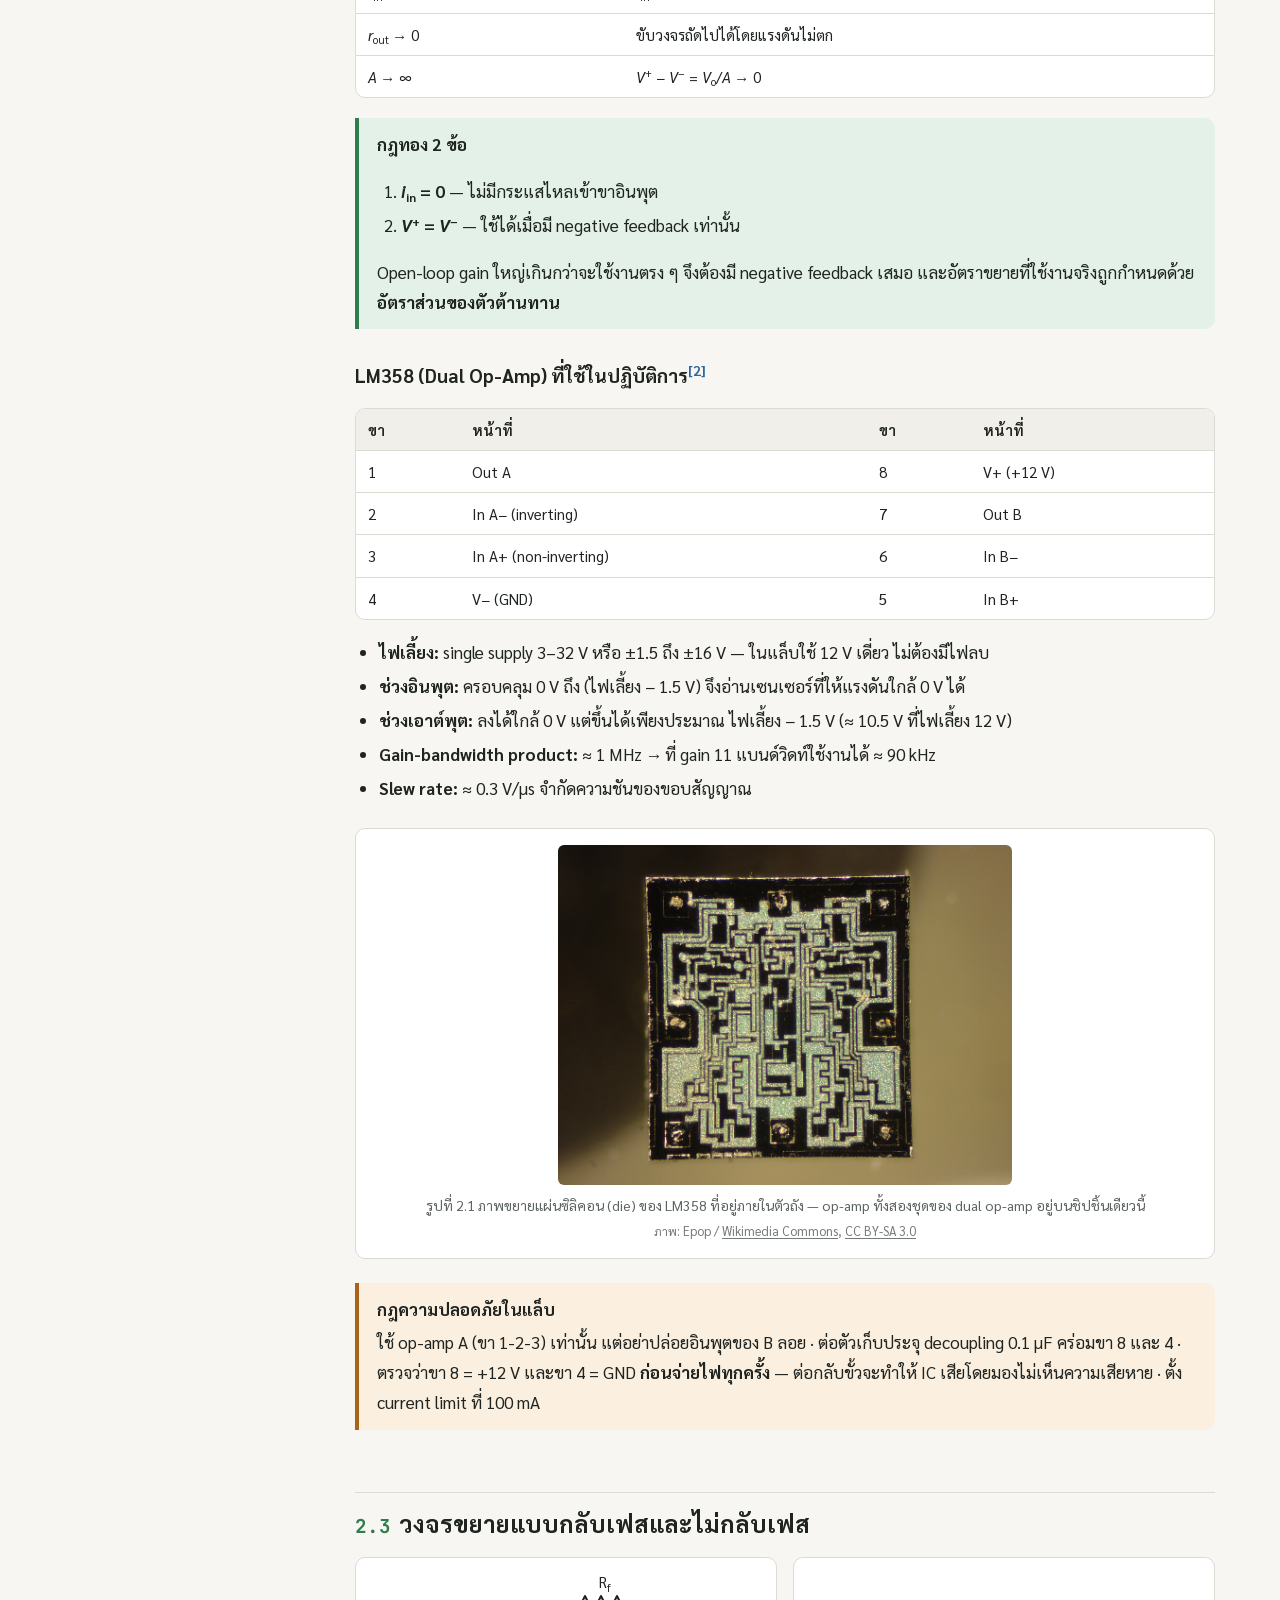
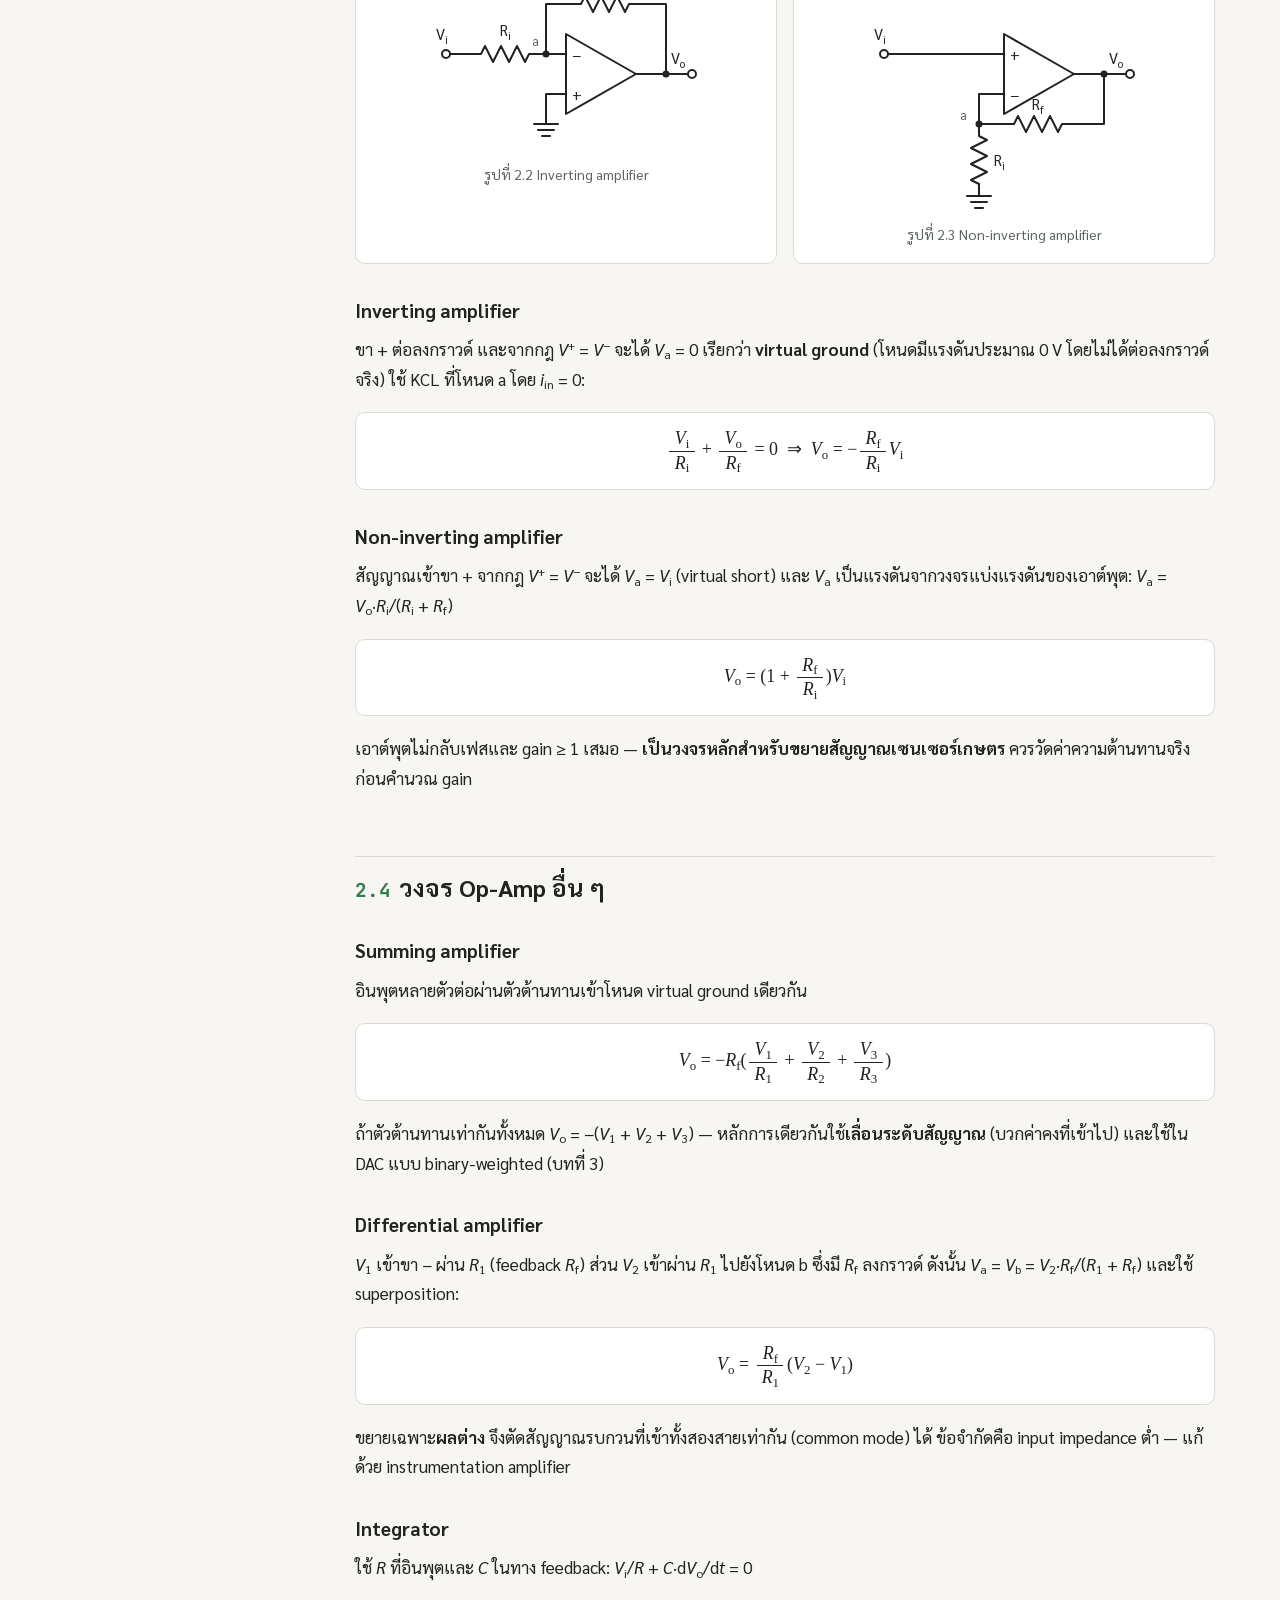
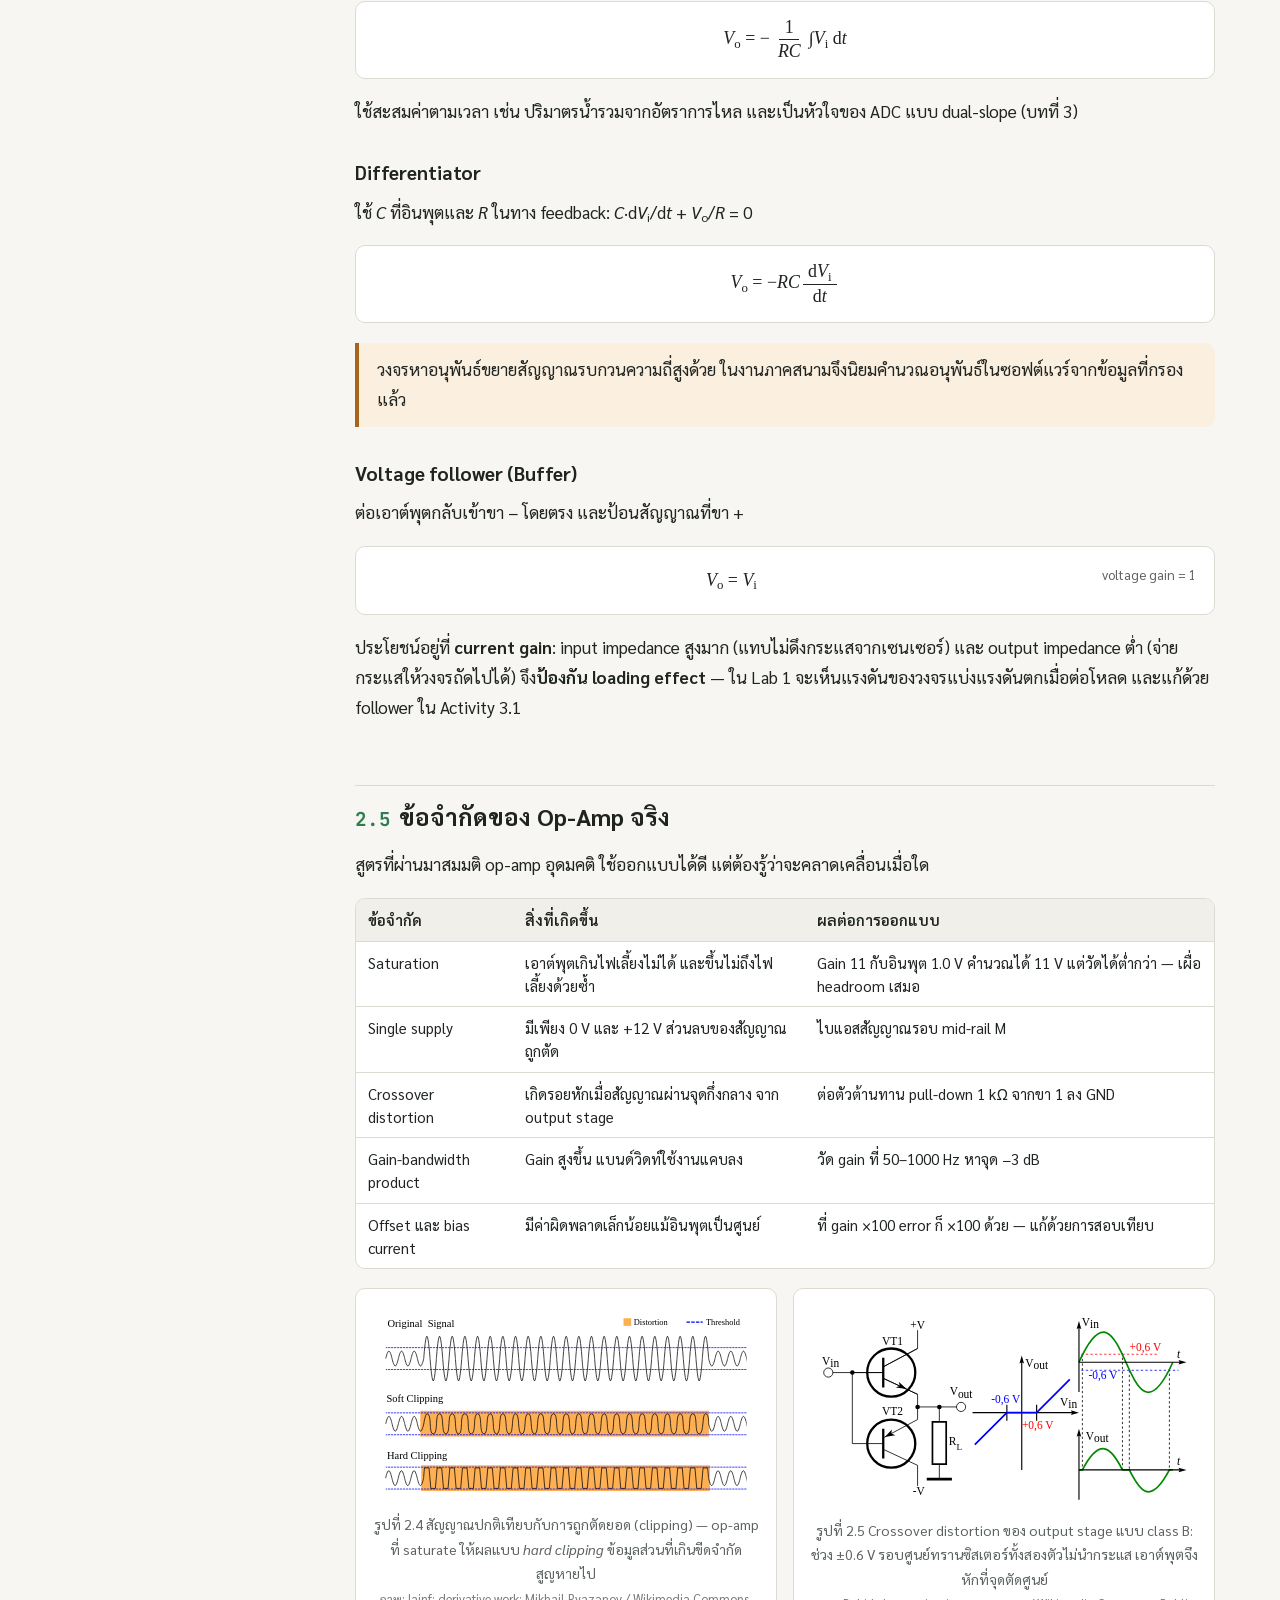
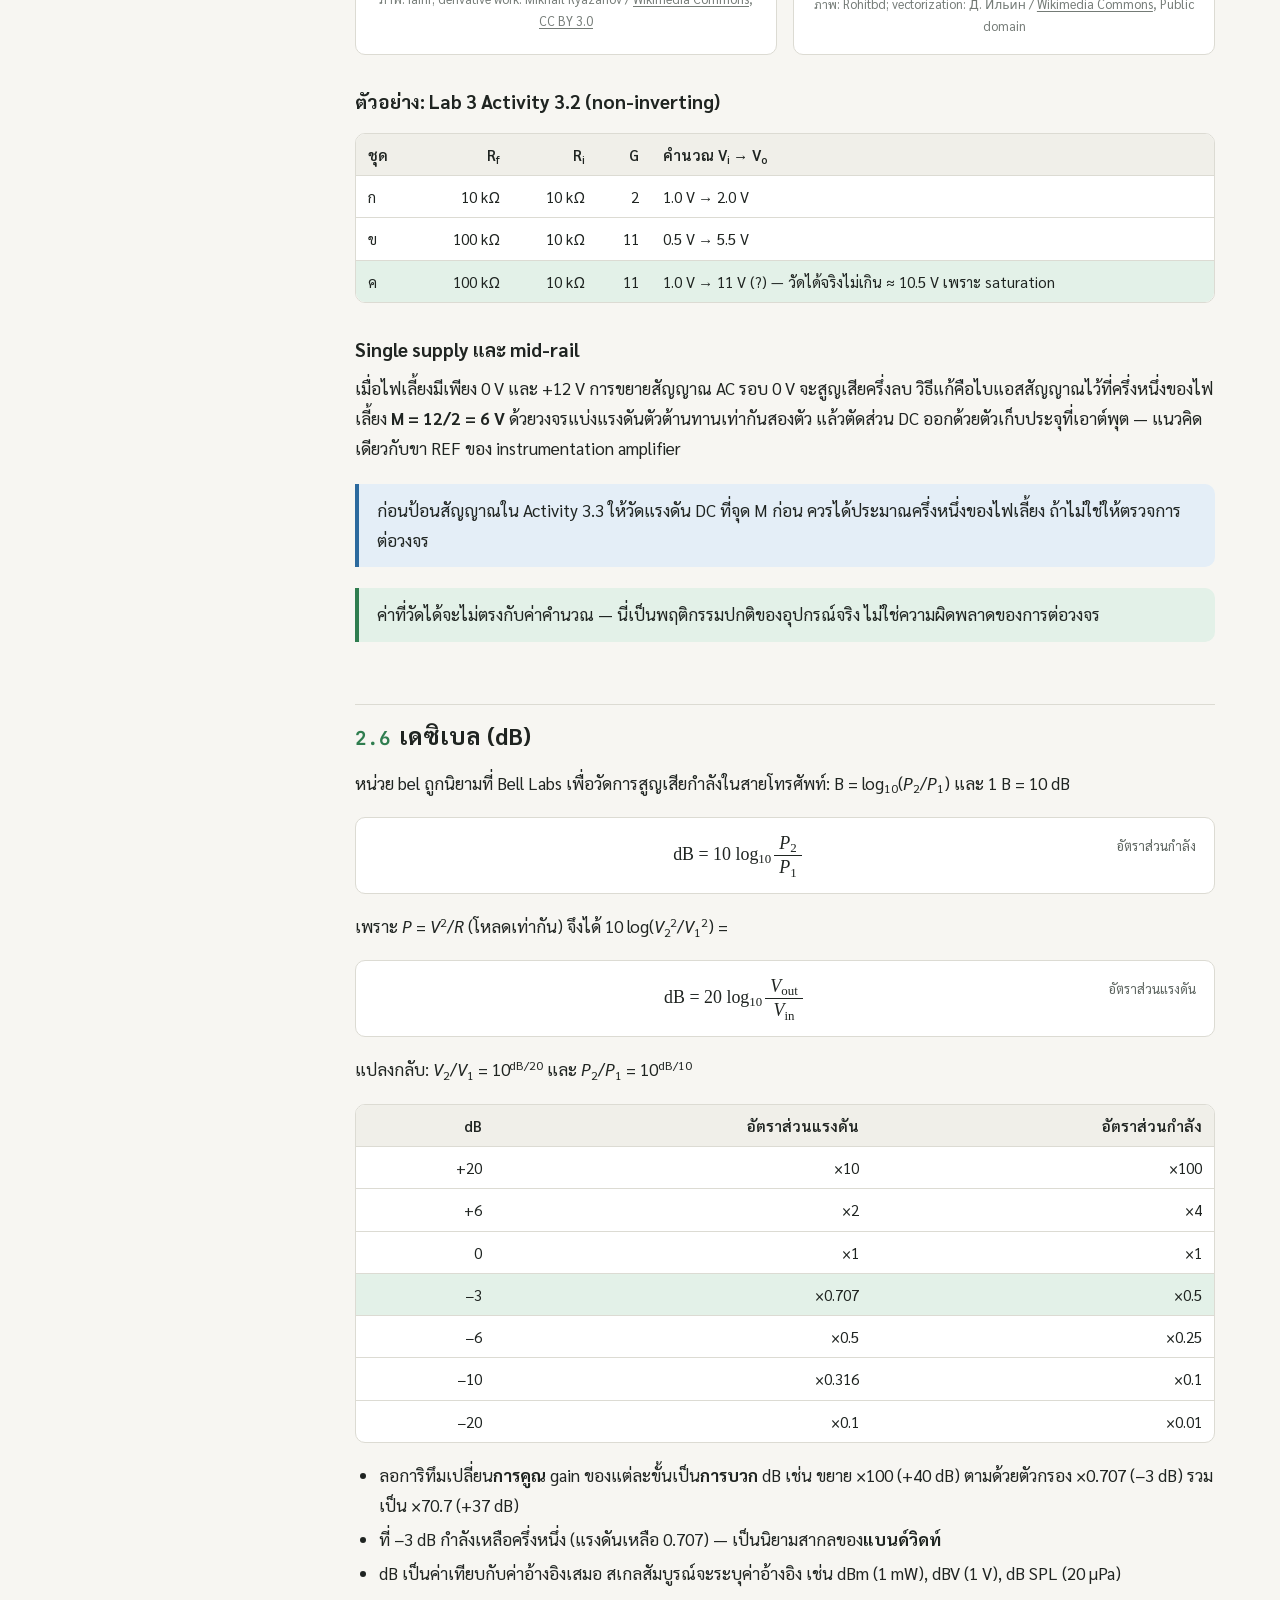
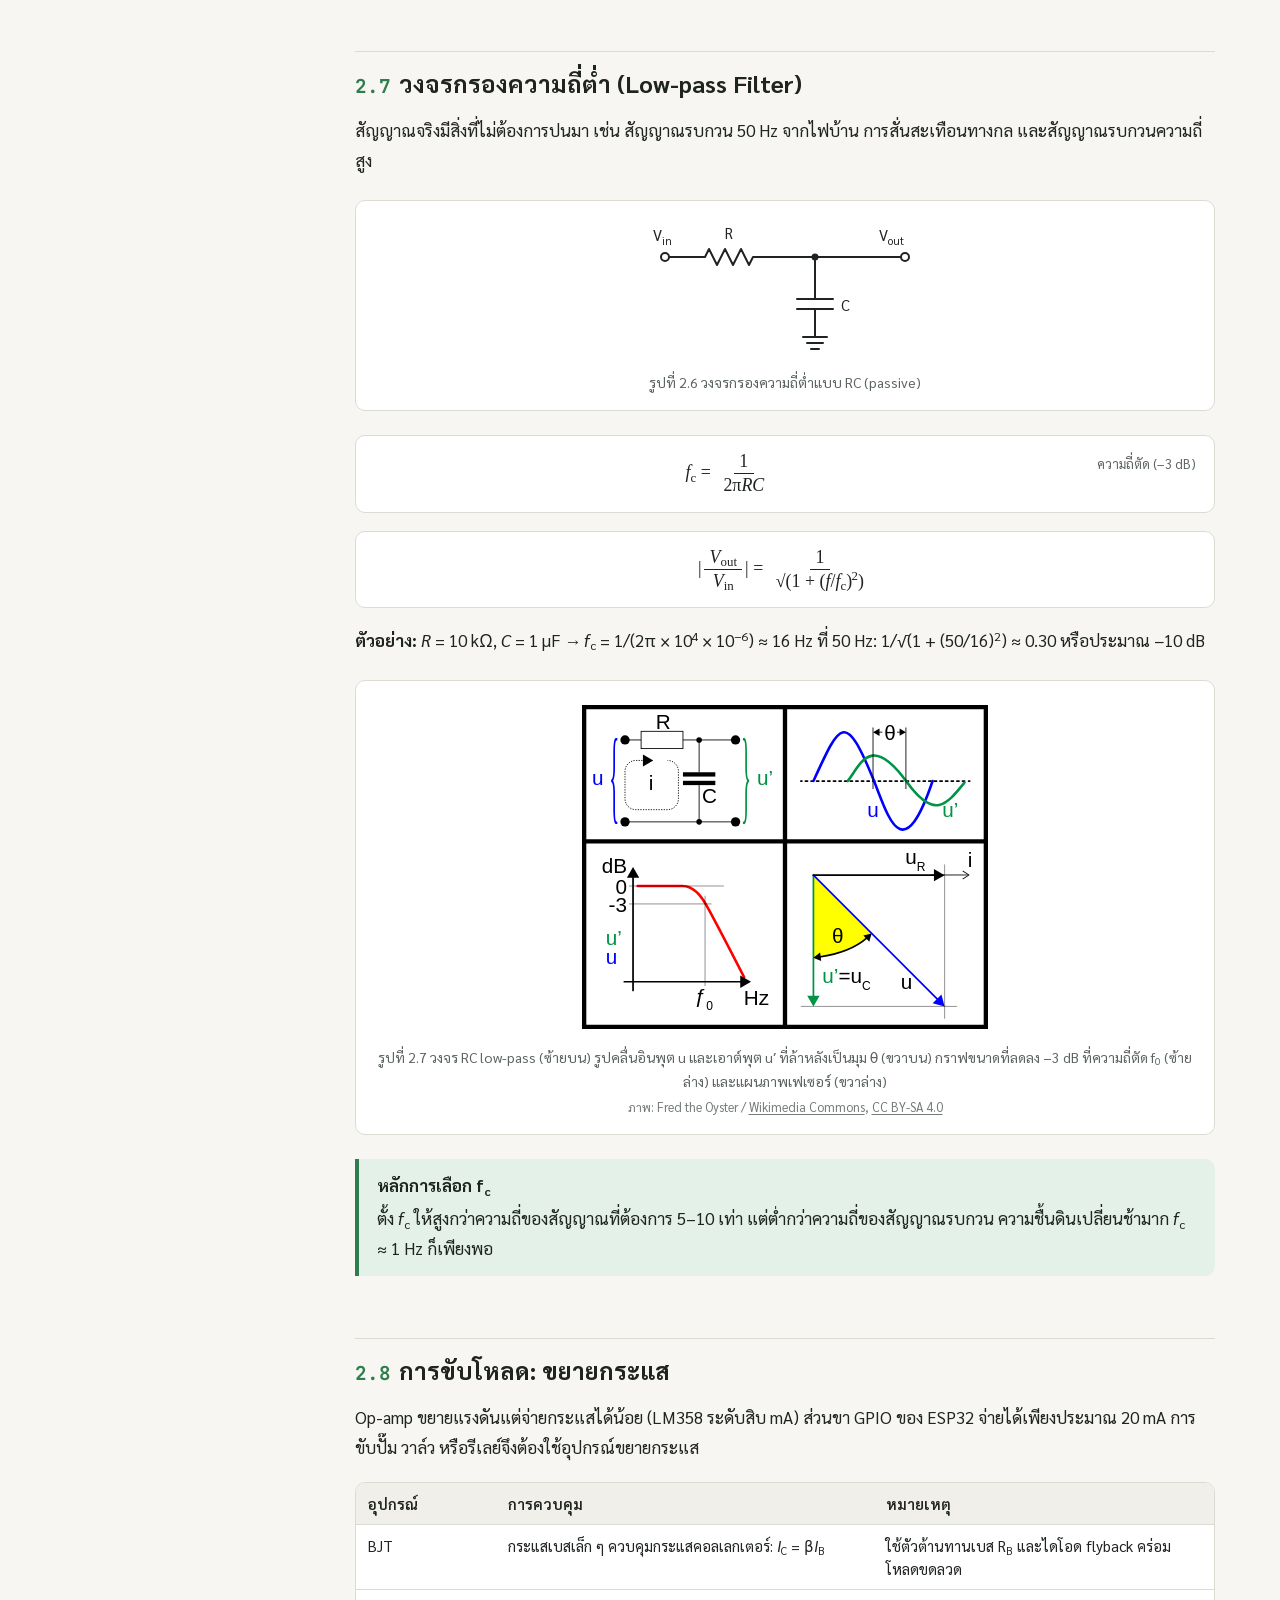
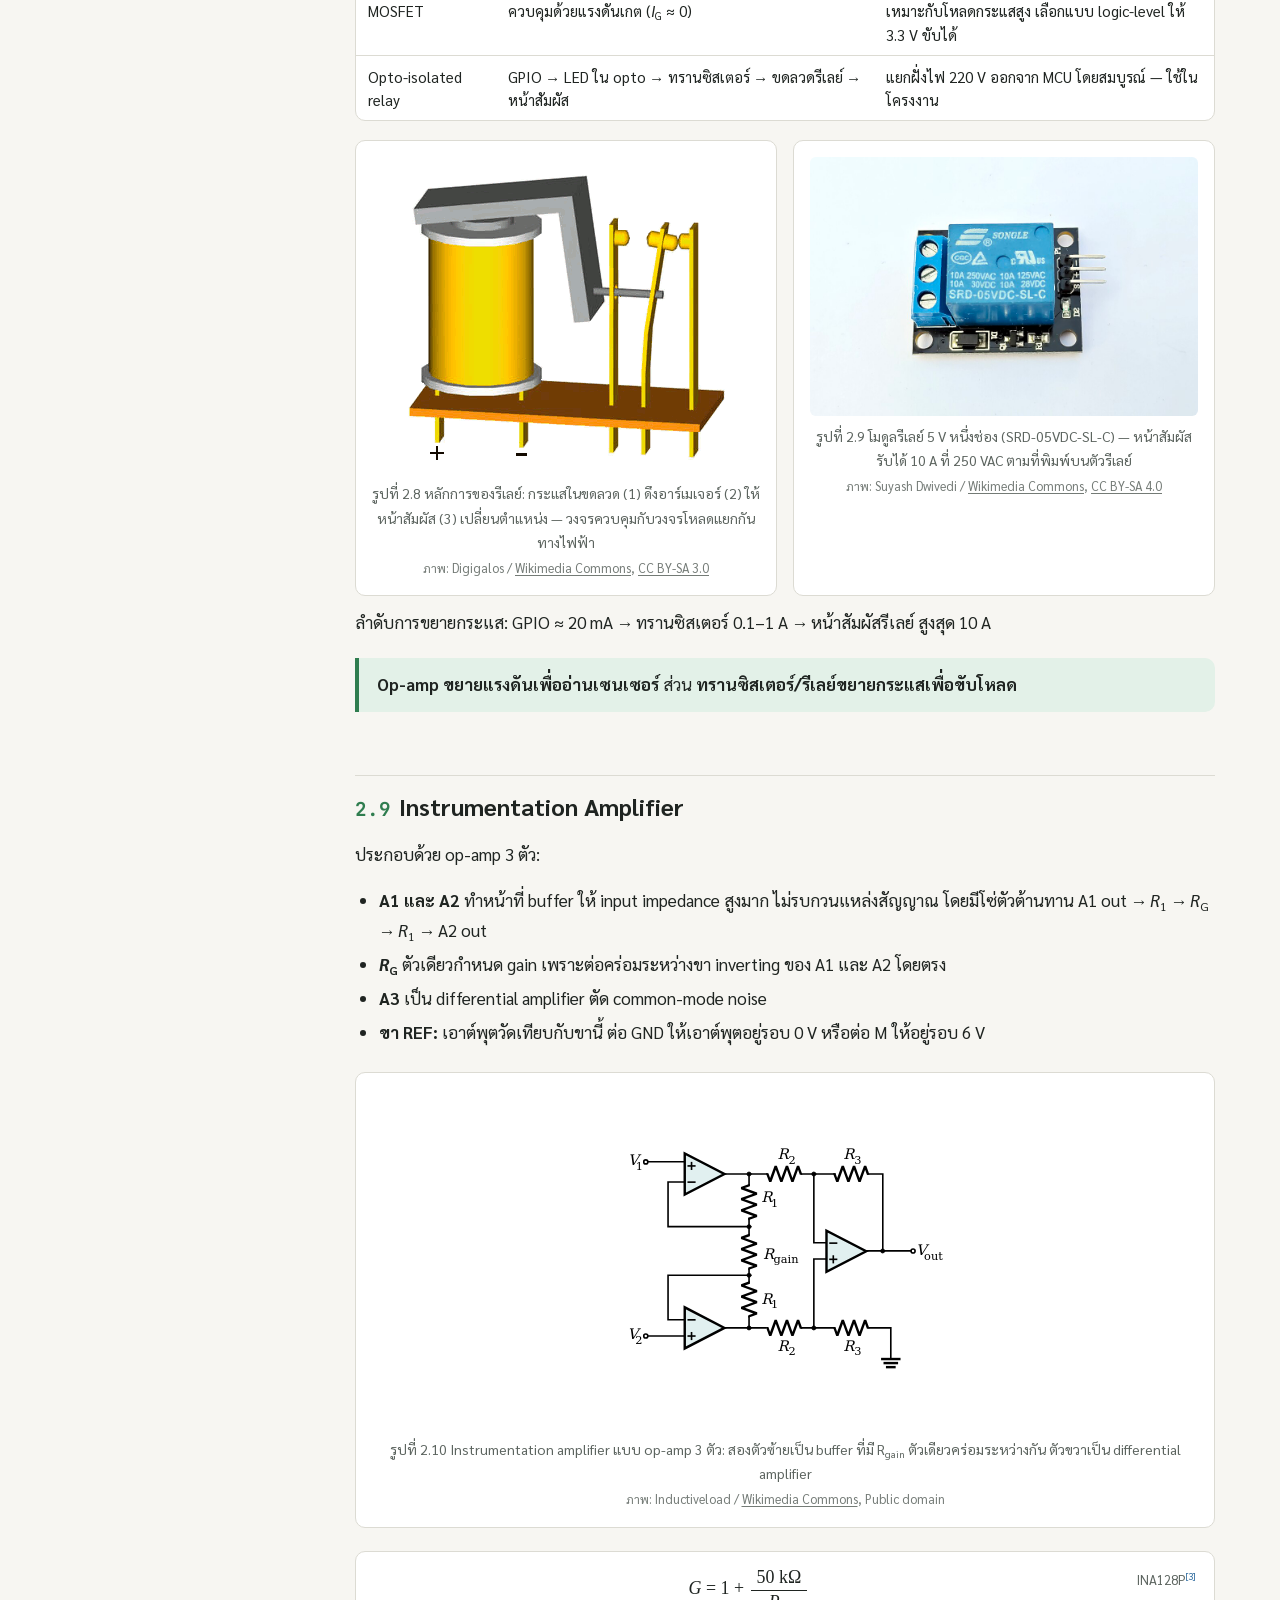
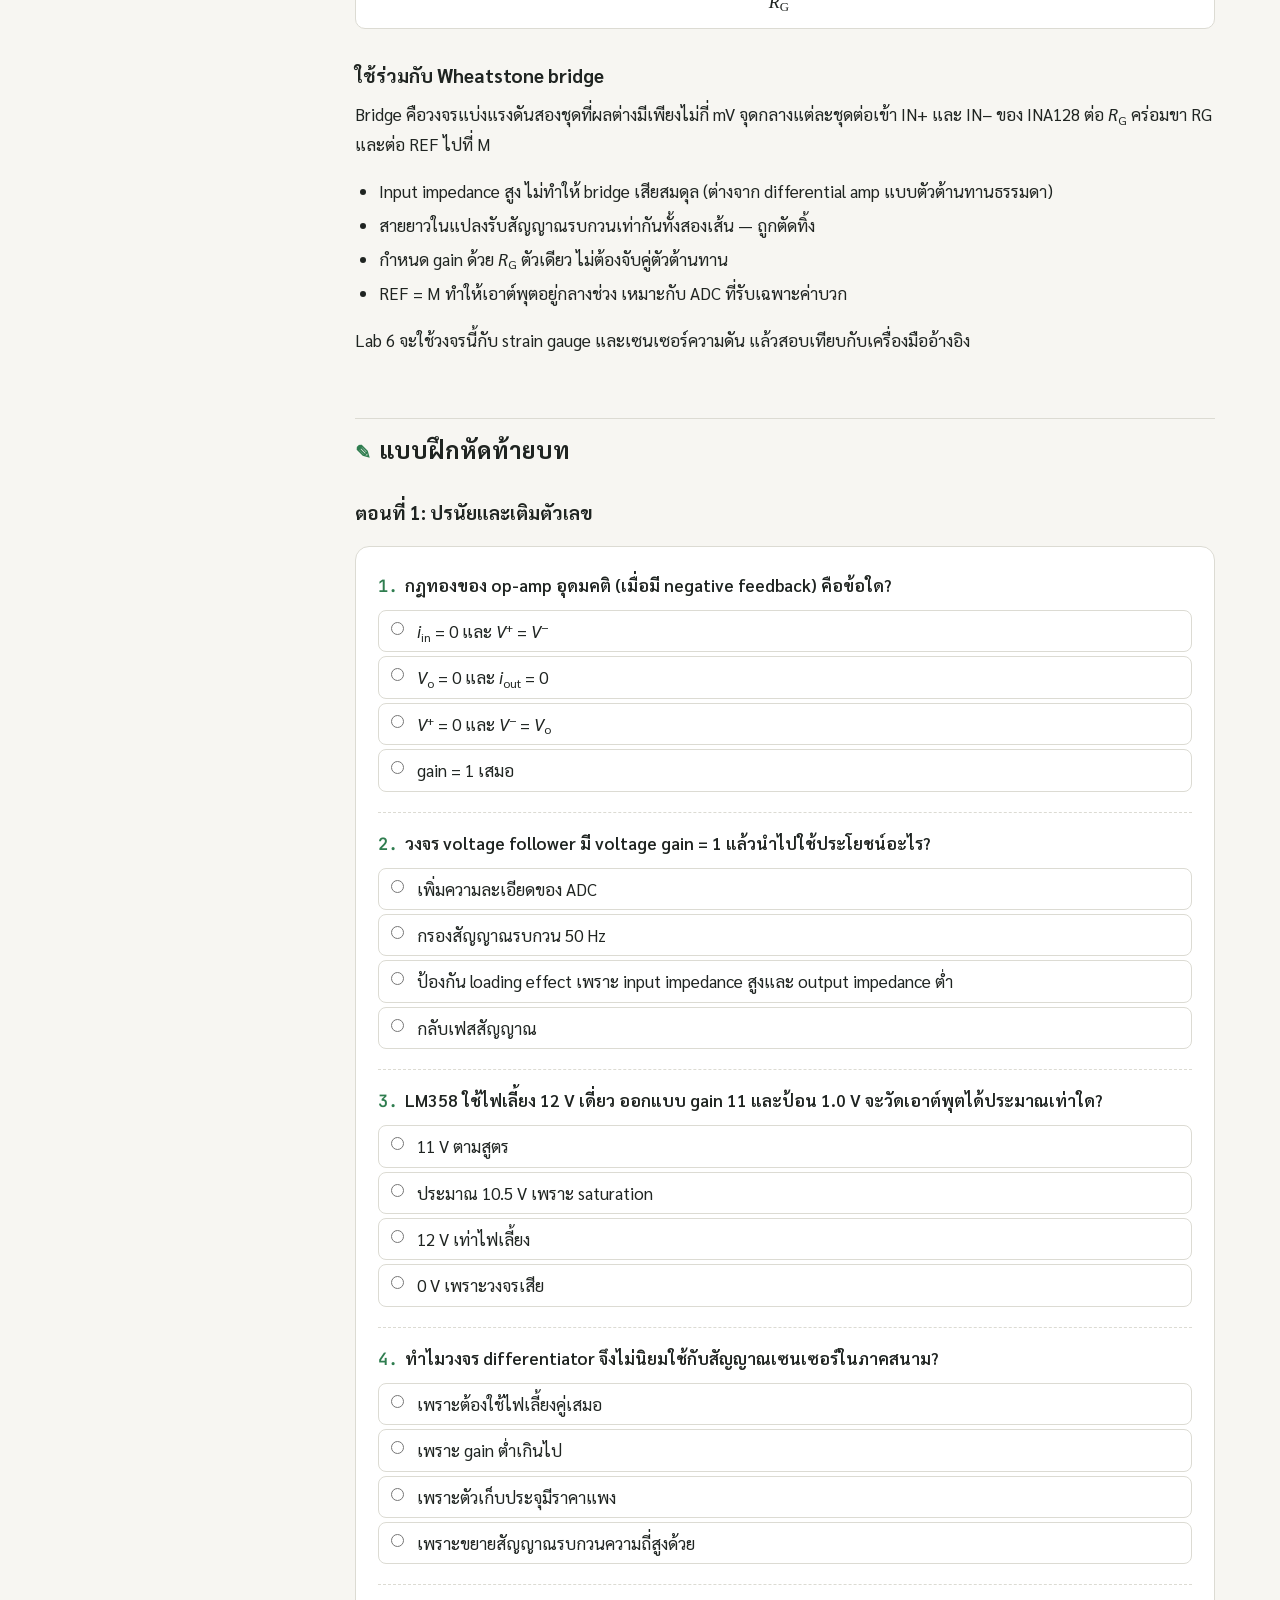
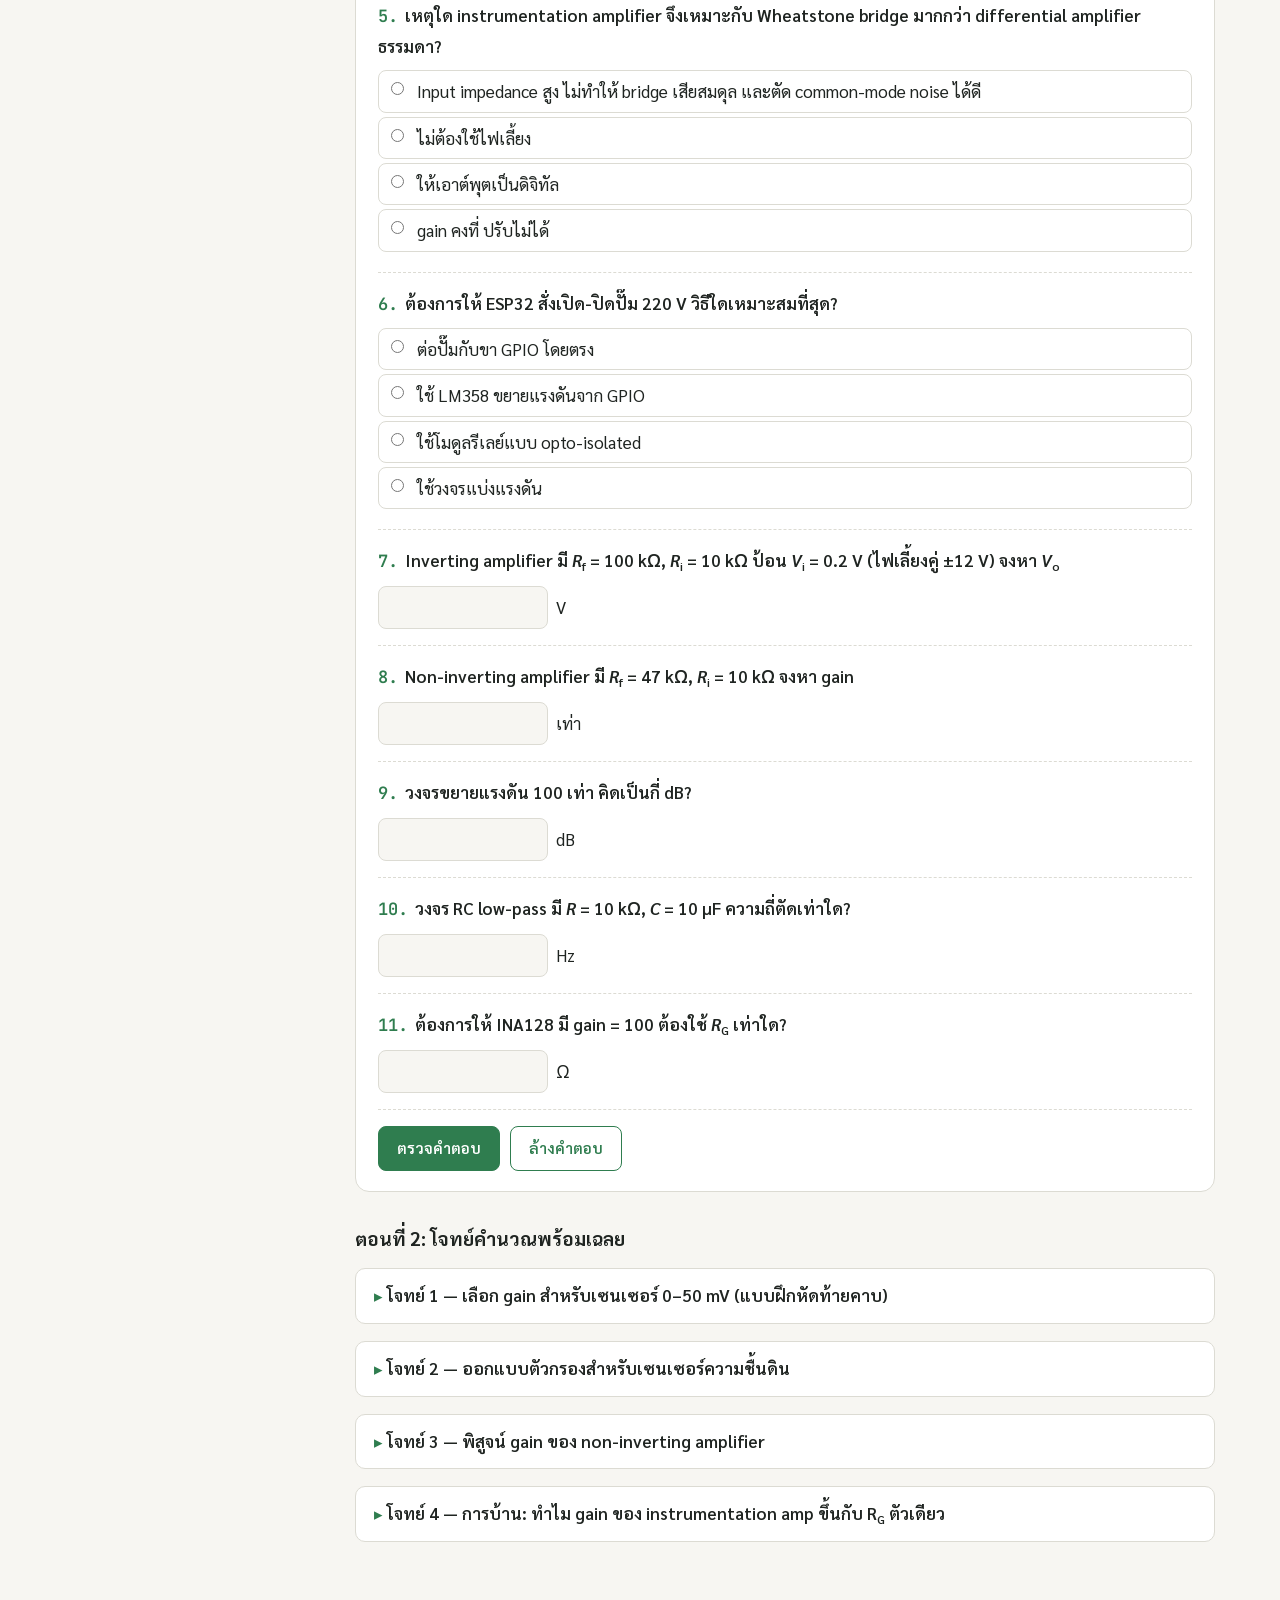
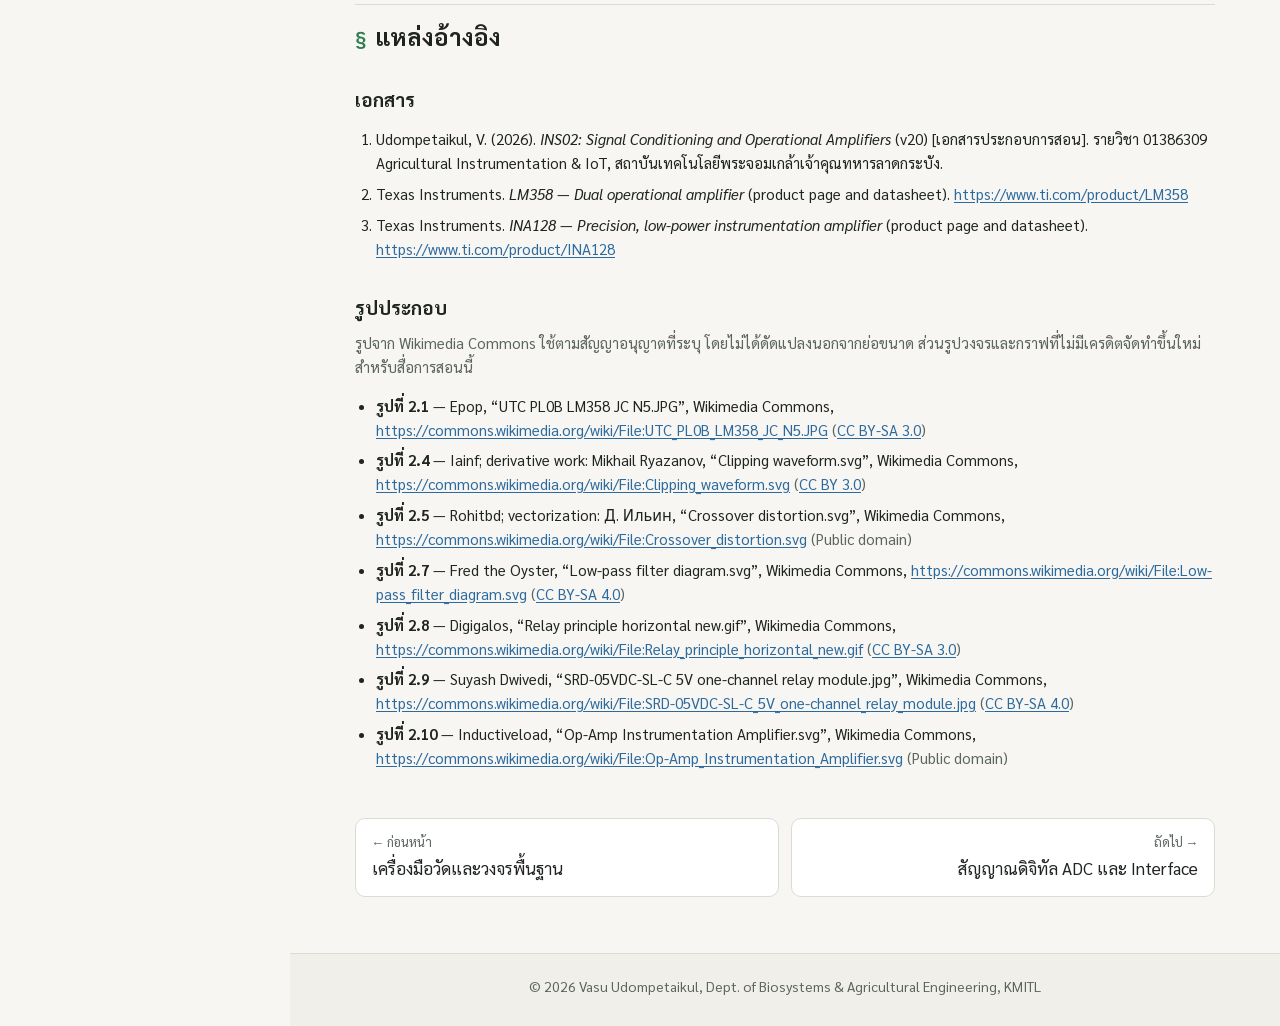
==== commit c8340eb7: "Add illustrative figures with citations to all chapters 27 images from Wikimedia Commons (CC/public " ====
--- a/ch2-opamps.html
+++ b/ch2-opamps.html
@@ -22,7 +22,7 @@
       <div class="eyebrow">บทที่ 2 · Signal Conditioning &amp; Op-Amps</div>
       <h1>การปรับสภาพสัญญาณและ Op-Amp</h1>
       <p class="lead">ทำให้สัญญาณจากเซนเซอร์ “พร้อม” สำหรับ ADC — ขยาย บัฟเฟอร์ กรอง และเลื่อนระดับ ด้วยวงจร op-amp</p>
-      <div class="source">เรียบเรียงจาก INS02_SigCon_OpAmps_v20</div>
+      <div class="source">เรียบเรียงจาก <a href="#ref-1">[1]</a> INS02_SigCon_OpAmps_v20</div>
       <div class="objectives">
         <h4>เมื่อจบบทนี้ ผู้เรียนควรสามารถ</h4>
         <ul>
@@ -93,7 +93,7 @@
       Open-loop gain ใหญ่เกินกว่าจะใช้งานตรง ๆ จึงต้องมี negative feedback เสมอ และอัตราขยายที่ใช้งานจริงถูกกำหนดด้วย<strong>อัตราส่วนของตัวต้านทาน</strong>
     </div>
 
-    <h3>LM358 (Dual Op-Amp) ที่ใช้ในปฏิบัติการ</h3>
+    <h3>LM358 (Dual Op-Amp) ที่ใช้ในปฏิบัติการ<a class="cite" href="#ref-2">[2]</a></h3>
     <div class="table-wrap">
       <table>
         <thead><tr><th>ขา</th><th>หน้าที่</th><th>ขา</th><th>หน้าที่</th></tr></thead>
@@ -112,6 +112,11 @@
       <li><strong>Gain-bandwidth product:</strong> ≈ 1 MHz → ที่ gain 11 แบนด์วิดท์ใช้งานได้ ≈ 90 kHz</li>
       <li><strong>Slew rate:</strong> ≈ 0.3 V/µs จำกัดความชันของขอบสัญญาณ</li>
     </ul>
+    <figure class="photo">
+      <img src="images/ch2-lm358-dip.jpg" alt="ภาพขยายแผ่นซิลิคอน (die) ของ LM358 ที่อยู่ภายในตัวถัง — op-amp ทั้งสองชุดของ dual op-amp อยู่บนชิปชิ้นเดียวนี้" loading="lazy">
+      <figcaption>รูปที่ 2.1 ภาพขยายแผ่นซิลิคอน (die) ของ LM358 ที่อยู่ภายในตัวถัง — op-amp ทั้งสองชุดของ dual op-amp อยู่บนชิปชิ้นเดียวนี้
+        <span class="credit">ภาพ: Epop / <a href="https://commons.wikimedia.org/wiki/File:UTC_PL0B_LM358_JC_N5.JPG">Wikimedia Commons</a>, <a href="https://creativecommons.org/licenses/by-sa/3.0" rel="license">CC BY-SA 3.0</a></span></figcaption>
+    </figure>
     <div class="callout warn">
       <span class="title">กฎความปลอดภัยในแล็บ</span>
       ใช้ op-amp A (ขา 1-2-3) เท่านั้น แต่อย่าปล่อยอินพุตของ B ลอย · ต่อตัวเก็บประจุ decoupling 0.1 µF คร่อมขา 8 และ 4 ·
@@ -142,7 +147,7 @@
           <text class="lbl-sm" x="106" y="72">a</text>
           <text class="lbl" x="252" y="90" text-anchor="middle">V<tspan font-size="11" dy="4">o</tspan></text>
         </svg>
-        <figcaption>รูปที่ 2.1 Inverting amplifier</figcaption>
+        <figcaption>รูปที่ 2.2 Inverting amplifier</figcaption>
       </figure>
       <figure>
         <svg viewBox="0 0 280 240" width="280" role="img" aria-label="วงจรขยายแบบไม่กลับเฟส">
@@ -164,7 +169,7 @@
           <text class="lbl-sm" x="96" y="146">a</text>
           <text class="lbl" x="252" y="90" text-anchor="middle">V<tspan font-size="11" dy="4">o</tspan></text>
         </svg>
-        <figcaption>รูปที่ 2.2 Non-inverting amplifier</figcaption>
+        <figcaption>รูปที่ 2.3 Non-inverting amplifier</figcaption>
       </figure>
     </div>
 
@@ -229,6 +234,18 @@
       </table>
     </div>
 
+    <div class="fig-row">
+    <figure class="photo diagram">
+      <img src="images/ch2-clipping.svg" alt="สัญญาณปกติเทียบกับการถูกตัดยอด (clipping) — op-amp ที่ saturate ให้ผลแบบ hard clipping ข้อมูลส่วนที่เกินขีดจำกัดสูญหายไป" loading="lazy">
+      <figcaption>รูปที่ 2.4 สัญญาณปกติเทียบกับการถูกตัดยอด (clipping) — op-amp ที่ saturate ให้ผลแบบ <em>hard clipping</em> ข้อมูลส่วนที่เกินขีดจำกัดสูญหายไป
+        <span class="credit">ภาพ: Iainf; derivative work: Mikhail Ryazanov / <a href="https://commons.wikimedia.org/wiki/File:Clipping_waveform.svg">Wikimedia Commons</a>, <a href="https://creativecommons.org/licenses/by/3.0" rel="license">CC BY 3.0</a></span></figcaption>
+    </figure>
+    <figure class="photo diagram">
+      <img src="images/ch2-crossover.svg" alt="Crossover distortion ของ output stage แบบ class B: ช่วง ±0.6 V รอบศูนย์ทรานซิสเตอร์ทั้งสองตัวไม่นำกระแส เอาต์พุตจึงหักที่จุดตัดศูนย์" loading="lazy">
+      <figcaption>รูปที่ 2.5 Crossover distortion ของ output stage แบบ class B: ช่วง ±0.6 V รอบศูนย์ทรานซิสเตอร์ทั้งสองตัวไม่นำกระแส เอาต์พุตจึงหักที่จุดตัดศูนย์
+        <span class="credit">ภาพ: Rohitbd; vectorization: Д. Ильин / <a href="https://commons.wikimedia.org/wiki/File:Crossover_distortion.svg">Wikimedia Commons</a>, Public domain</span></figcaption>
+    </figure>
+    </div>
     <h3>ตัวอย่าง: Lab 3 Activity 3.2 (non-inverting)</h3>
     <div class="table-wrap">
       <table>
@@ -292,12 +309,17 @@
         <text class="lbl" x="196" y="94">C</text>
         <text class="lbl" x="246" y="24" text-anchor="middle">V<tspan font-size="11" dy="4">out</tspan></text>
       </svg>
-      <figcaption>รูปที่ 2.3 วงจรกรองความถี่ต่ำแบบ RC (passive)</figcaption>
+      <figcaption>รูปที่ 2.6 วงจรกรองความถี่ต่ำแบบ RC (passive)</figcaption>
     </figure>
     <div class="eq"><var>f</var><sub>c</sub> = <span class="frac"><span>1</span><span>2π<var>RC</var></span></span> <span class="label">ความถี่ตัด (−3 dB)</span></div>
     <div class="eq"><span>|</span><span class="frac"><span><var>V</var><sub>out</sub></span><span><var>V</var><sub>in</sub></span></span><span>|</span> = <span class="frac"><span>1</span><span>√(1 + (<var>f</var>/<var>f</var><sub>c</sub>)<sup>2</sup>)</span></span></div>
     <p><strong>ตัวอย่าง:</strong> <var>R</var> = 10 kΩ, <var>C</var> = 1 µF → <var>f</var><sub>c</sub> = 1/(2π × 10<sup>4</sup> × 10<sup>−6</sup>) ≈ 16 Hz
        ที่ 50 Hz: 1/√(1 + (50/16)<sup>2</sup>) ≈ 0.30 หรือประมาณ −10 dB</p>
+    <figure class="photo diagram">
+      <img src="images/ch2-lowpass.svg" alt="วงจร RC low-pass (ซ้ายบน) รูปคลื่นอินพุต u และเอาต์พุต u′ ที่ล้าหลังเป็นมุม θ (ขวาบน) กราฟขนาดที่ลดลง −3 dB ที่ความถี่ตัด f0 (ซ้ายล่าง) และแผนภาพเฟเซอร์ (ขวาล่าง)" loading="lazy">
+      <figcaption>รูปที่ 2.7 วงจร RC low-pass (ซ้ายบน) รูปคลื่นอินพุต u และเอาต์พุต u′ ที่ล้าหลังเป็นมุม θ (ขวาบน) กราฟขนาดที่ลดลง −3 dB ที่ความถี่ตัด f<sub>0</sub> (ซ้ายล่าง) และแผนภาพเฟเซอร์ (ขวาล่าง)
+        <span class="credit">ภาพ: Fred the Oyster / <a href="https://commons.wikimedia.org/wiki/File:Low-pass_filter_diagram.svg">Wikimedia Commons</a>, <a href="https://creativecommons.org/licenses/by-sa/4.0" rel="license">CC BY-SA 4.0</a></span></figcaption>
+    </figure>
     <div class="callout key">
       <span class="title">หลักการเลือก f<sub>c</sub></span>
       ตั้ง <var>f</var><sub>c</sub> ให้สูงกว่าความถี่ของสัญญาณที่ต้องการ 5–10 เท่า แต่ต่ำกว่าความถี่ของสัญญาณรบกวน
@@ -317,6 +339,18 @@
           <tr><td>Opto-isolated relay</td><td>GPIO → LED ใน opto → ทรานซิสเตอร์ → ขดลวดรีเลย์ → หน้าสัมผัส</td><td>แยกฝั่งไฟ 220 V ออกจาก MCU โดยสมบูรณ์ — ใช้ในโครงงาน</td></tr>
         </tbody>
       </table>
+    </div>
+    <div class="fig-row">
+    <figure class="photo diagram">
+      <img src="images/ch2-relay-principle.gif" alt="หลักการของรีเลย์: กระแสในขดลวด (1) ดึงอาร์เมเจอร์ (2) ให้หน้าสัมผัส (3) เปลี่ยนตำแหน่ง — วงจรควบคุมกับวงจรโหลดแยกกันทางไฟฟ้า" loading="lazy">
+      <figcaption>รูปที่ 2.8 หลักการของรีเลย์: กระแสในขดลวด (1) ดึงอาร์เมเจอร์ (2) ให้หน้าสัมผัส (3) เปลี่ยนตำแหน่ง — วงจรควบคุมกับวงจรโหลดแยกกันทางไฟฟ้า
+        <span class="credit">ภาพ: Digigalos / <a href="https://commons.wikimedia.org/wiki/File:Relay_principle_horizontal_new.gif">Wikimedia Commons</a>, <a href="http://creativecommons.org/licenses/by-sa/3.0/" rel="license">CC BY-SA 3.0</a></span></figcaption>
+    </figure>
+    <figure class="photo">
+      <img src="images/ch2-relay-module.jpg" alt="โมดูลรีเลย์ 5 V หนึ่งช่อง (SRD-05VDC-SL-C) — หน้าสัมผัสรับได้ 10 A ที่ 250 VAC ตามที่พิมพ์บนตัวรีเลย์" loading="lazy">
+      <figcaption>รูปที่ 2.9 โมดูลรีเลย์ 5 V หนึ่งช่อง (SRD-05VDC-SL-C) — หน้าสัมผัสรับได้ 10 A ที่ 250 VAC ตามที่พิมพ์บนตัวรีเลย์
+        <span class="credit">ภาพ: Suyash Dwivedi / <a href="https://commons.wikimedia.org/wiki/File:SRD-05VDC-SL-C_5V_one-channel_relay_module.jpg">Wikimedia Commons</a>, <a href="https://creativecommons.org/licenses/by-sa/4.0" rel="license">CC BY-SA 4.0</a></span></figcaption>
+    </figure>
     </div>
     <p>ลำดับการขยายกระแส: GPIO ≈ 20 mA → ทรานซิสเตอร์ 0.1–1 A → หน้าสัมผัสรีเลย์ สูงสุด 10 A</p>
     <div class="callout key"><strong>Op-amp ขยายแรงดันเพื่ออ่านเซนเซอร์</strong> ส่วน <strong>ทรานซิสเตอร์/รีเลย์ขยายกระแสเพื่อขับโหลด</strong></div>
@@ -331,7 +365,12 @@
       <li><strong>A3</strong> เป็น differential amplifier ตัด common-mode noise</li>
       <li><strong>ขา REF:</strong> เอาต์พุตวัดเทียบกับขานี้ ต่อ GND ให้เอาต์พุตอยู่รอบ 0 V หรือต่อ M ให้อยู่รอบ 6 V</li>
     </ul>
-    <div class="eq"><var>G</var> = 1 + <span class="frac"><span>50 kΩ</span><span><var>R</var><sub>G</sub></span></span> <span class="label">INA128P</span></div>
+    <figure class="photo diagram">
+      <img src="images/ch2-inamp.svg" alt="Instrumentation amplifier แบบ op-amp 3 ตัว: สองตัวซ้ายเป็น buffer ที่มี Rgain ตัวเดียวคร่อมระหว่างกัน ตัวขวาเป็น differential amplifier" loading="lazy">
+      <figcaption>รูปที่ 2.10 Instrumentation amplifier แบบ op-amp 3 ตัว: สองตัวซ้ายเป็น buffer ที่มี R<sub>gain</sub> ตัวเดียวคร่อมระหว่างกัน ตัวขวาเป็น differential amplifier
+        <span class="credit">ภาพ: Inductiveload / <a href="https://commons.wikimedia.org/wiki/File:Op-Amp_Instrumentation_Amplifier.svg">Wikimedia Commons</a>, Public domain</span></figcaption>
+    </figure>
+    <div class="eq"><var>G</var> = 1 + <span class="frac"><span>50 kΩ</span><span><var>R</var><sub>G</sub></span></span> <span class="label">INA128P<a class="cite" href="#ref-3">[3]</a></span></div>
 
     <h3>ใช้ร่วมกับ Wheatstone bridge</h3>
     <p>Bridge คือวงจรแบ่งแรงดันสองชุดที่ผลต่างมีเพียงไม่กี่ mV จุดกลางแต่ละชุดต่อเข้า IN+ และ IN− ของ INA128
@@ -461,7 +500,7 @@
 
     <details class="solution">
       <summary>โจทย์ 3 — พิสูจน์ gain ของ non-inverting amplifier</summary>
-      <div class="problem"><p>จากรูปที่ 2.2 ใช้กฎทองของ op-amp พิสูจน์ว่า <var>V</var><sub>o</sub> = (1 + <var>R</var><sub>f</sub>/<var>R</var><sub>i</sub>)<var>V</var><sub>i</sub></p></div>
+      <div class="problem"><p>จากรูปที่ 2.3 ใช้กฎทองของ op-amp พิสูจน์ว่า <var>V</var><sub>o</sub> = (1 + <var>R</var><sub>f</sub>/<var>R</var><sub>i</sub>)<var>V</var><sub>i</sub></p></div>
       <div class="sol">
         <p>กฎข้อ 2: <var>V</var><sub>a</sub> = <var>V</var><sup>+</sup> = <var>V</var><sub>i</sub></p>
         <p>กฎข้อ 1: ไม่มีกระแสเข้าขา − ดังนั้นกระแสผ่าน <var>R</var><sub>f</sub> เท่ากับกระแสผ่าน <var>R</var><sub>i</sub>:
@@ -484,6 +523,28 @@
       </div>
     </details>
 
+    <!-- ===================================================== -->
+    <h2 id="references"><span class="sec-no">§</span>แหล่งอ้างอิง</h2>
+    <div class="refs">
+      <h3>เอกสาร</h3>
+      <ol>
+        <li id="ref-1">Udompetaikul, V. (2026). <em>INS02: Signal Conditioning and Operational Amplifiers</em> (v20) [เอกสารประกอบการสอน]. รายวิชา 01386309 Agricultural Instrumentation &amp; IoT, สถาบันเทคโนโลยีพระจอมเกล้าเจ้าคุณทหารลาดกระบัง.</li>
+        <li id="ref-2">Texas Instruments. <em>LM358 — Dual operational amplifier</em> (product page and datasheet). <a href="https://www.ti.com/product/LM358">https://www.ti.com/product/LM358</a></li>
+        <li id="ref-3">Texas Instruments. <em>INA128 — Precision, low-power instrumentation amplifier</em> (product page and datasheet). <a href="https://www.ti.com/product/INA128">https://www.ti.com/product/INA128</a></li>
+      </ol>
+      <h3>รูปประกอบ</h3>
+      <p class="muted">รูปจาก Wikimedia Commons ใช้ตามสัญญาอนุญาตที่ระบุ โดยไม่ได้ดัดแปลงนอกจากย่อขนาด ส่วนรูปวงจรและกราฟที่ไม่มีเครดิตจัดทำขึ้นใหม่สำหรับสื่อการสอนนี้</p>
+      <ul>
+        <li><strong>รูปที่ 2.1</strong> — Epop, “UTC PL0B LM358 JC N5.JPG”, Wikimedia Commons, <a href="https://commons.wikimedia.org/wiki/File:UTC_PL0B_LM358_JC_N5.JPG">https://commons.wikimedia.org/wiki/File:UTC_PL0B_LM358_JC_N5.JPG</a> <span class="lic">(<a href="https://creativecommons.org/licenses/by-sa/3.0" rel="license">CC BY-SA 3.0</a>)</span></li>
+        <li><strong>รูปที่ 2.4</strong> — Iainf; derivative work: Mikhail Ryazanov, “Clipping waveform.svg”, Wikimedia Commons, <a href="https://commons.wikimedia.org/wiki/File:Clipping_waveform.svg">https://commons.wikimedia.org/wiki/File:Clipping_waveform.svg</a> <span class="lic">(<a href="https://creativecommons.org/licenses/by/3.0" rel="license">CC BY 3.0</a>)</span></li>
+        <li><strong>รูปที่ 2.5</strong> — Rohitbd; vectorization: Д. Ильин, “Crossover distortion.svg”, Wikimedia Commons, <a href="https://commons.wikimedia.org/wiki/File:Crossover_distortion.svg">https://commons.wikimedia.org/wiki/File:Crossover_distortion.svg</a> <span class="lic">(Public domain)</span></li>
+        <li><strong>รูปที่ 2.7</strong> — Fred the Oyster, “Low-pass filter diagram.svg”, Wikimedia Commons, <a href="https://commons.wikimedia.org/wiki/File:Low-pass_filter_diagram.svg">https://commons.wikimedia.org/wiki/File:Low-pass_filter_diagram.svg</a> <span class="lic">(<a href="https://creativecommons.org/licenses/by-sa/4.0" rel="license">CC BY-SA 4.0</a>)</span></li>
+        <li><strong>รูปที่ 2.8</strong> — Digigalos, “Relay principle horizontal new.gif”, Wikimedia Commons, <a href="https://commons.wikimedia.org/wiki/File:Relay_principle_horizontal_new.gif">https://commons.wikimedia.org/wiki/File:Relay_principle_horizontal_new.gif</a> <span class="lic">(<a href="http://creativecommons.org/licenses/by-sa/3.0/" rel="license">CC BY-SA 3.0</a>)</span></li>
+        <li><strong>รูปที่ 2.9</strong> — Suyash Dwivedi, “SRD-05VDC-SL-C 5V one-channel relay module.jpg”, Wikimedia Commons, <a href="https://commons.wikimedia.org/wiki/File:SRD-05VDC-SL-C_5V_one-channel_relay_module.jpg">https://commons.wikimedia.org/wiki/File:SRD-05VDC-SL-C_5V_one-channel_relay_module.jpg</a> <span class="lic">(<a href="https://creativecommons.org/licenses/by-sa/4.0" rel="license">CC BY-SA 4.0</a>)</span></li>
+        <li><strong>รูปที่ 2.10</strong> — Inductiveload, “Op-Amp Instrumentation Amplifier.svg”, Wikimedia Commons, <a href="https://commons.wikimedia.org/wiki/File:Op-Amp_Instrumentation_Amplifier.svg">https://commons.wikimedia.org/wiki/File:Op-Amp_Instrumentation_Amplifier.svg</a> <span class="lic">(Public domain)</span></li>
+      </ul>
+    </div>
+
     <div id="pager"></div>
   </main>
 
--- a/style.css
+++ b/style.css
@@ -361,6 +361,25 @@
 }
 figure svg { display: block; margin: 0 auto; height: auto; color: var(--text); }
 figcaption { font-size: 14px; color: var(--text-muted); margin-top: 8px; }
+/* รูปประกอบจากแหล่งภายนอก */
+figure.photo img {
+  display: block;
+  margin: 0 auto;
+  max-height: 340px;
+  width: auto;
+  border-radius: 6px;
+  background: #fff;           /* แผนภาพโปร่งใสต้องมีพื้นขาว อ่านได้ทั้งโหมดสว่างและมืด */
+}
+figure.photo.diagram img { padding: 8px; }
+figure.photo.wide img { max-height: none; width: 100%; }
+figcaption .credit { display: block; font-size: 12.5px; margin-top: 3px; opacity: .85; }
+figcaption .credit a { color: inherit; }
+.cite { font-size: .75em; vertical-align: super; line-height: 0; text-decoration: none; }
+
+.refs { font-size: 15px; line-height: 1.6; }
+.refs li { margin: .45em 0; overflow-wrap: anywhere; }
+.refs .lic { color: var(--text-muted); }
+
 .fig-row { display: grid; grid-template-columns: repeat(auto-fit, minmax(260px, 1fr)); gap: 16px; }
 .fig-row figure { margin: 0; }
 
@@ -436,10 +455,9 @@
 .q .q-text { margin: 0 0 .5em; font-weight: 600; }
 .q .q-text .qn { color: var(--accent); font-family: var(--mono); margin-right: .4em; }
 .q label.opt {
-  display: flex;
-  gap: 10px;
-  align-items: flex-start;
-  padding: 7px 12px;
+  display: block;
+  position: relative;
+  padding: 7px 12px 7px 38px;
   margin: 4px 0;
   border: 1px solid var(--border);
   border-radius: 8px;
@@ -447,7 +465,7 @@
   line-height: 1.55;
 }
 .q label.opt:hover { background: var(--surface-2); }
-.q label.opt input { margin-top: .35em; accent-color: var(--accent); }
+.q label.opt input { position: absolute; left: 12px; top: calc(7px + .775em - 6.5px); margin: 0; accent-color: var(--accent); }
 .q label.opt.correct { border-color: var(--ok); background: var(--accent-soft); }
 .q label.opt.wrong { border-color: var(--bad); background: var(--bad-soft); }
 .q .num-input { display: flex; flex-wrap: wrap; align-items: center; gap: 8px; }
